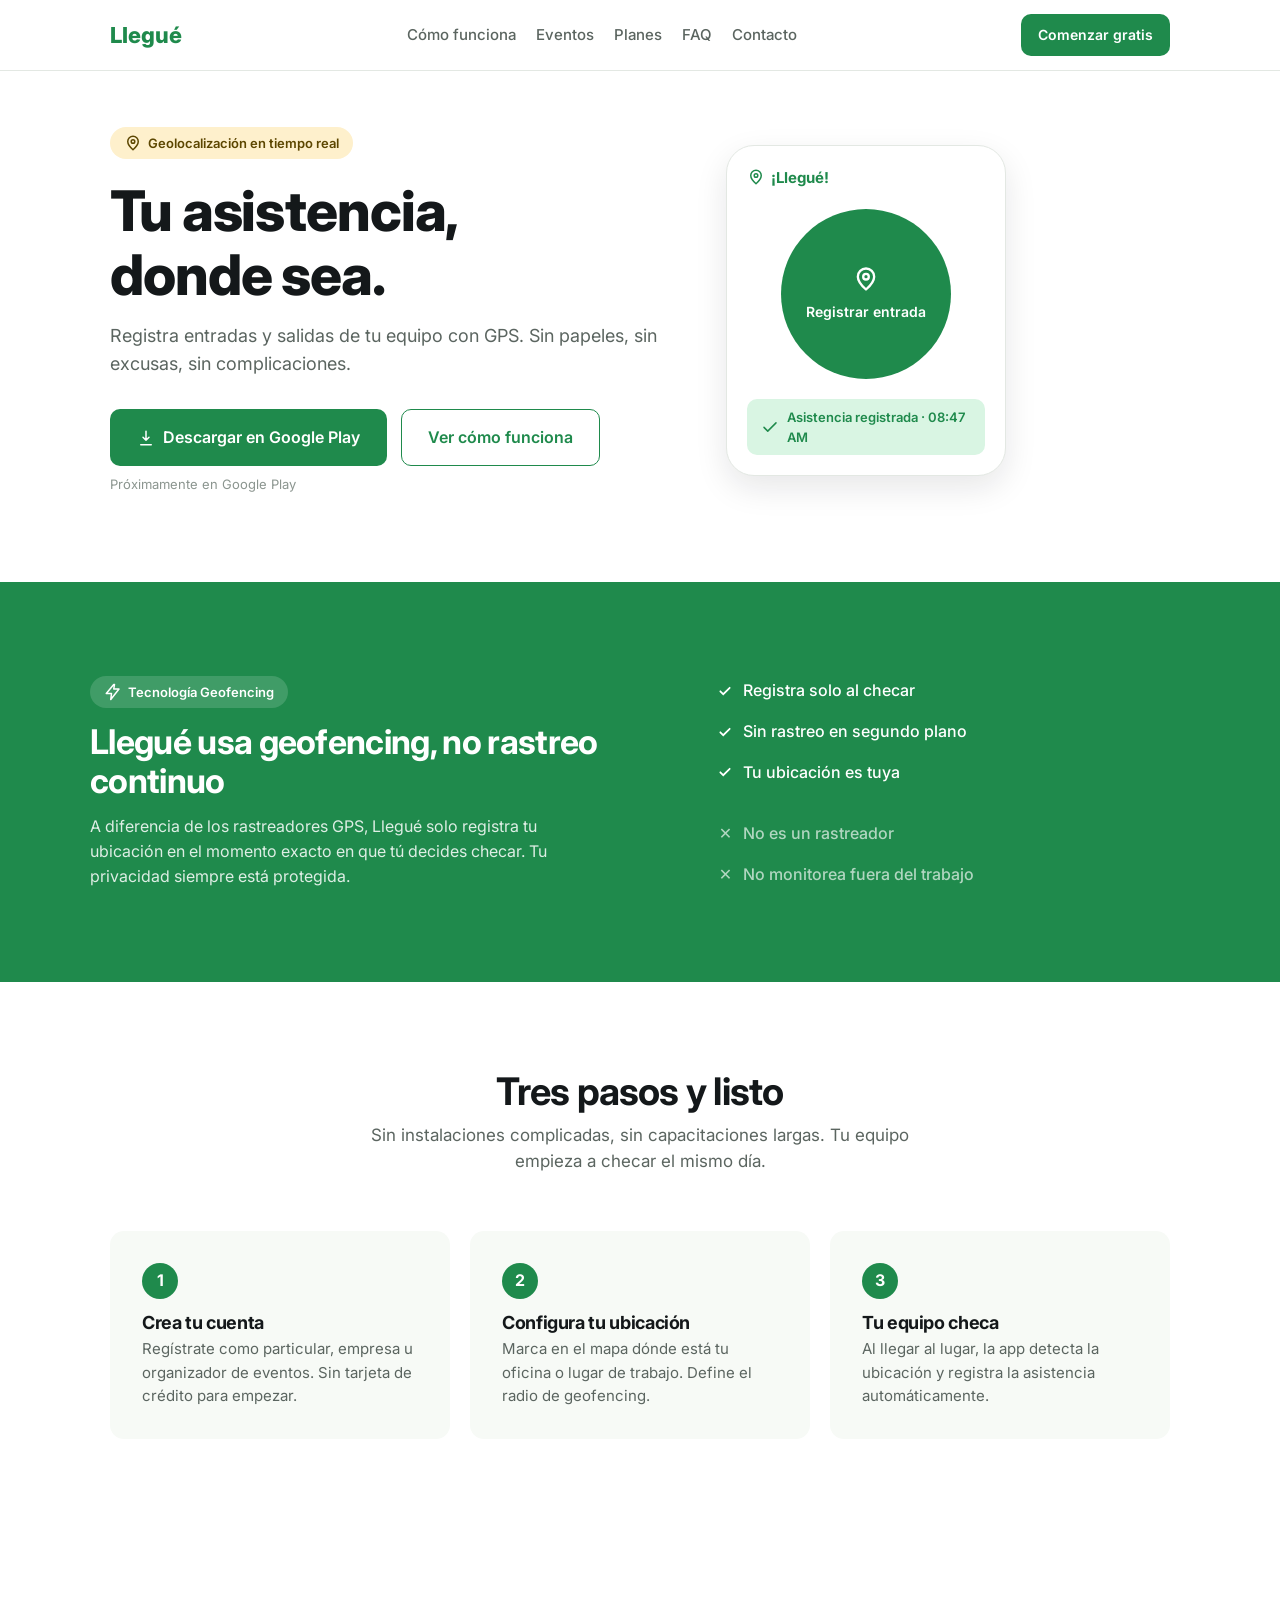
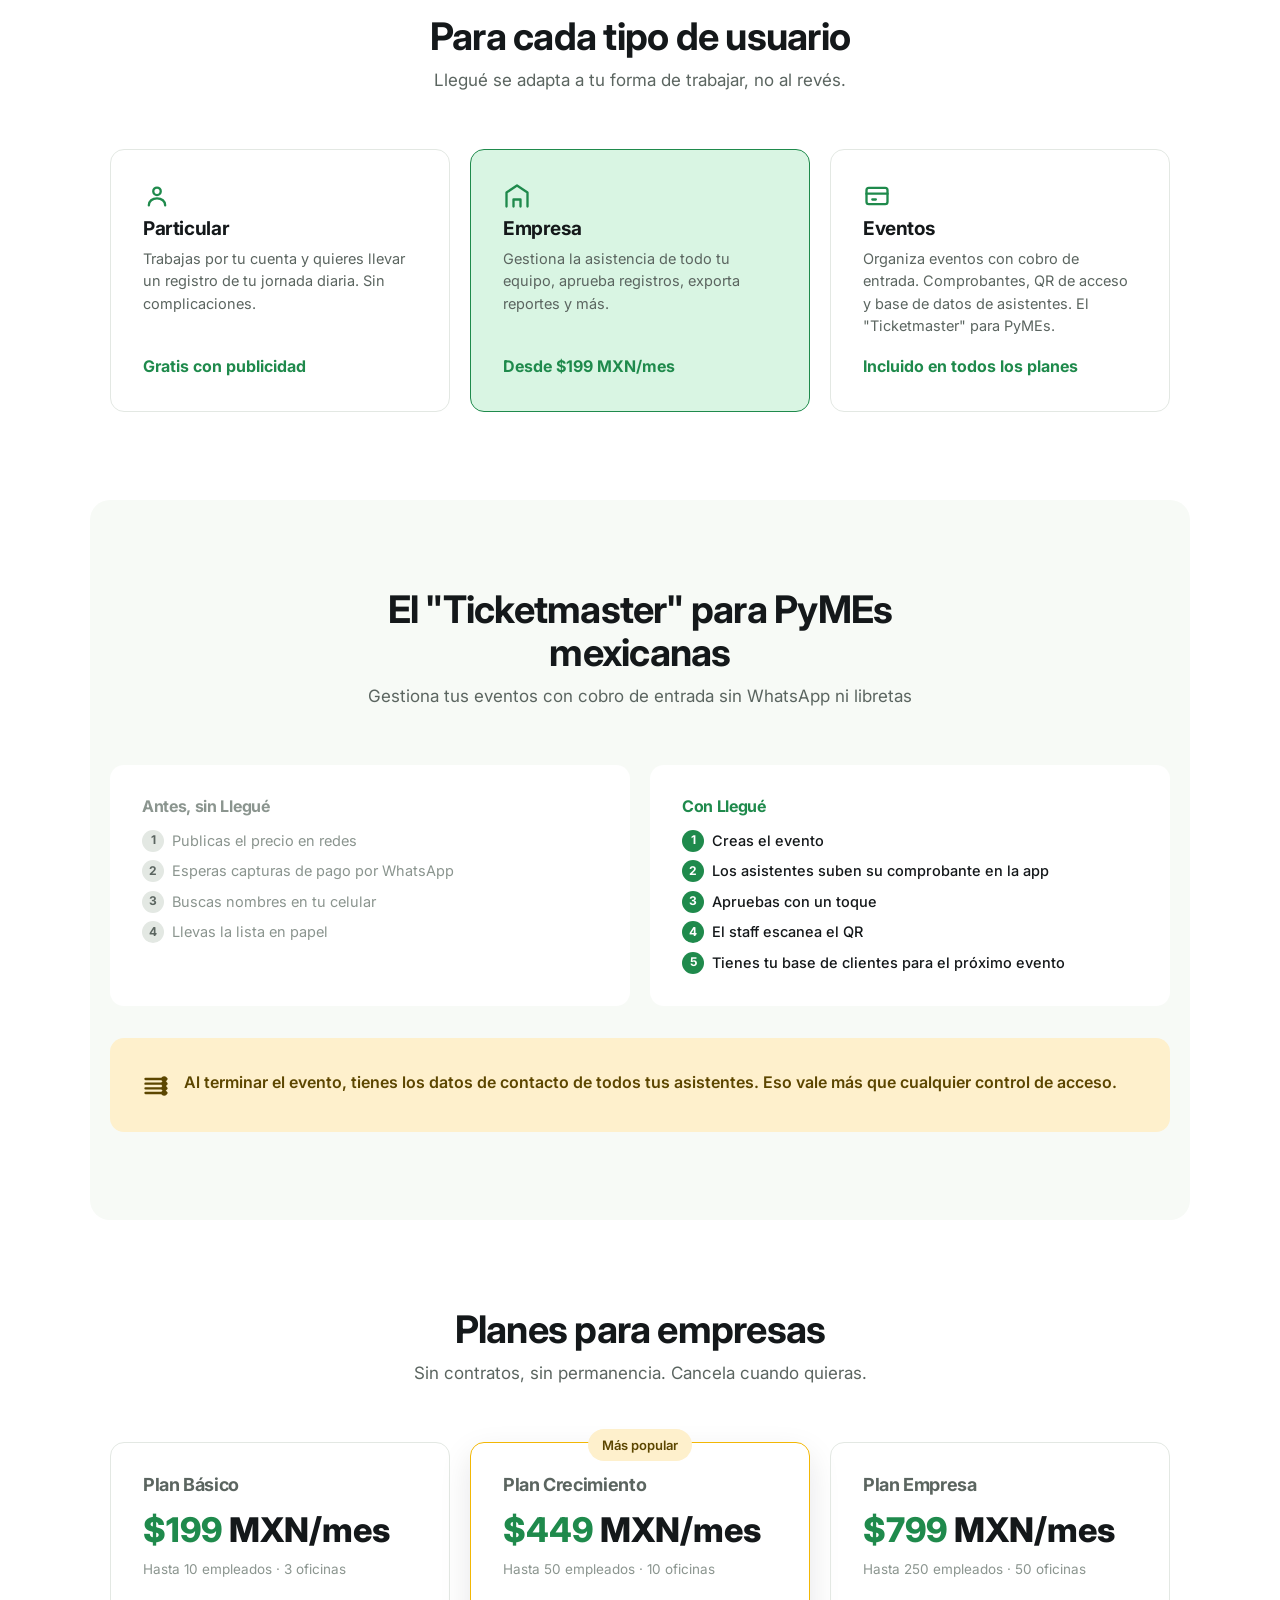
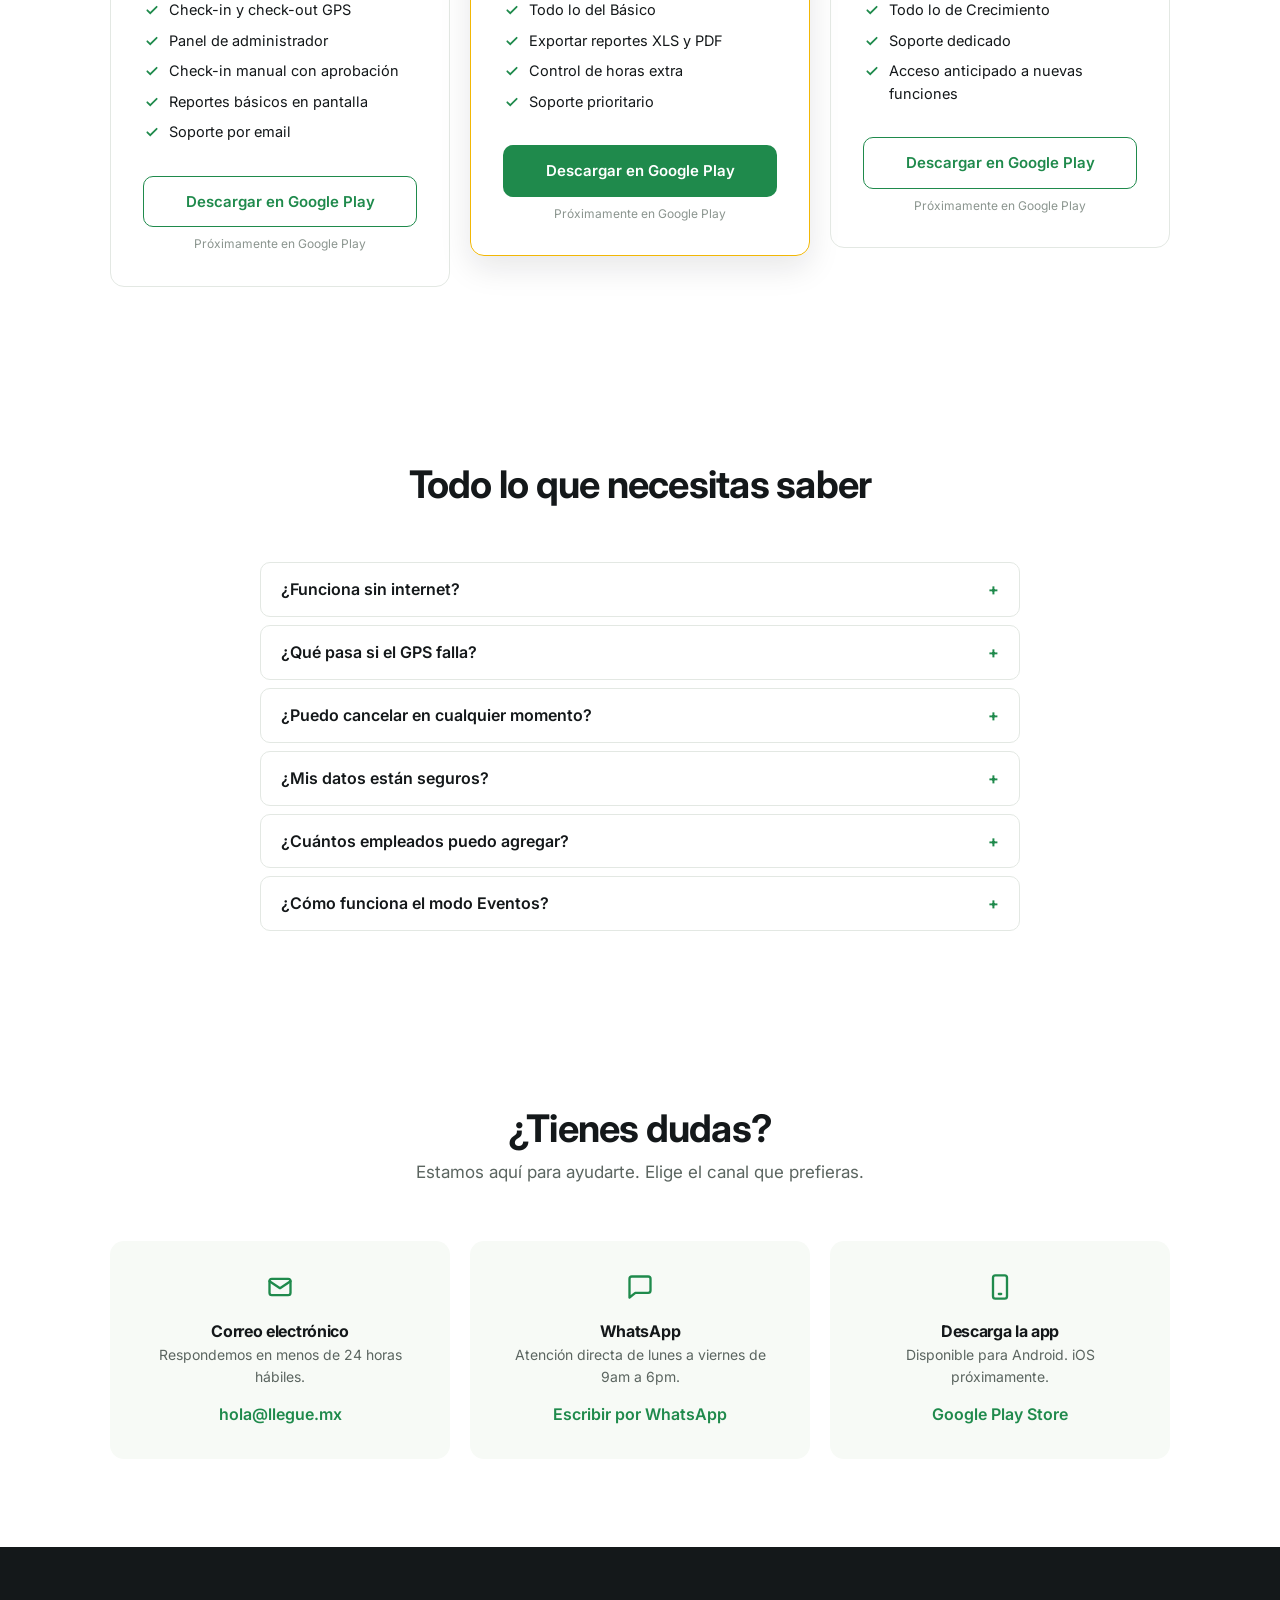
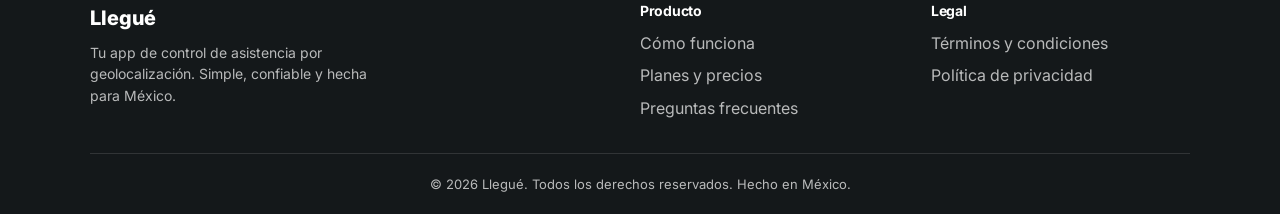
==== index.html @ 16a09c5a "feat: rediseño landing page - design system app, precios correctos, sección eventos, módulo Ticketma" ====
<!DOCTYPE html>
<html lang="es-MX">
<head>
  <meta charset="UTF-8">
  <meta name="viewport" content="width=device-width, initial-scale=1.0">
  <title>Llegué — Tu asistencia donde sea</title>
  <meta name="description" content="Llegué — Tu app de control de asistencia por geolocalización. Registra entradas y salidas de tu equipo desde cualquier lugar.">
  <link rel="preconnect" href="https://fonts.googleapis.com">
  <link rel="preconnect" href="https://fonts.gstatic.com" crossorigin>
  <link href="https://fonts.googleapis.com/css2?family=Inter:wght@400;500;600;700;800&display=swap" rel="stylesheet">
  <link rel="stylesheet" href="css/styles.css">
</head>
<body>

  <!-- ===== NAVBAR ===== -->
  <header class="navbar">
    <div class="navbar__inner">
      <a href="#" class="navbar__logo">Llegué</a>
      <nav class="navbar__links" aria-label="Navegación principal">
        <a href="#como-funciona">Cómo funciona</a>
        <a href="#eventos">Eventos</a>
        <a href="#planes">Planes</a>
        <a href="#faq">FAQ</a>
        <a href="#contacto">Contacto</a>
      </nav>
      <a href="#planes" class="btn btn--primary btn--sm">Comenzar gratis</a>
    </div>
  </header>

  <main>

    <!-- ===== HERO ===== -->
    <section class="hero">
      <div class="hero__content">
        <span class="badge badge--secondary">
          <svg class="icon" viewBox="0 0 24 24"><path d="M12 21s-7-6.2-7-11a7 7 0 0 1 14 0c0 4.8-7 11-7 11z"/><circle cx="12" cy="10" r="2.4"/></svg>
          Geolocalización en tiempo real
        </span>
        <h1>Tu asistencia,<br>donde sea.</h1>
        <p class="hero__lede">
          Registra entradas y salidas de tu equipo con GPS. Sin papeles,
          sin excusas, sin complicaciones.
        </p>
        <div class="hero__actions">
          <a href="#" class="btn btn--primary btn--lg">
            <svg class="icon" viewBox="0 0 24 24"><path d="M12 3v12m0 0l-4-4m4 4l4-4M5 21h14"/></svg>
            Descargar en Google Play
          </a>
          <a href="#como-funciona" class="btn btn--outline btn--lg">Ver cómo funciona</a>
        </div>
        <p class="hero__note">Próximamente en Google Play</p>
      </div>

      <div class="hero__mockup" aria-hidden="true">
        <div class="phone">
          <div class="phone__badge">
            <svg class="icon" viewBox="0 0 24 24"><path d="M12 21s-7-6.2-7-11a7 7 0 0 1 14 0c0 4.8-7 11-7 11z"/><circle cx="12" cy="10" r="2.4"/></svg>
            <span>¡Llegué!</span>
          </div>
          <div class="phone__checkin">
            <svg class="icon icon--lg" viewBox="0 0 24 24"><path d="M12 21s-7-6.2-7-11a7 7 0 0 1 14 0c0 4.8-7 11-7 11z"/><circle cx="12" cy="10" r="2.4"/></svg>
            <span>Registrar entrada</span>
          </div>
          <div class="phone__result">
            <svg class="icon" viewBox="0 0 24 24"><path d="M4 12.5l5 5L20 6.5"/></svg>
            <span>Asistencia registrada · 08:47 AM</span>
          </div>
        </div>
      </div>
    </section>

    <!-- ===== GEOFENCING (protagonismo visual) ===== -->
    <section class="geofencing">
      <div class="geofencing__inner">
        <div class="geofencing__text">
          <span class="badge badge--on-dark">
            <svg class="icon" viewBox="0 0 24 24"><path d="M13 2L3 14h7l-1 8 11-14h-7l1-6z"/></svg>
            Tecnología Geofencing
          </span>
          <h2>Llegué usa geofencing, no rastreo continuo</h2>
          <p>
            A diferencia de los rastreadores GPS, Llegué solo registra tu
            ubicación en el momento exacto en que tú decides checar. Tu
            privacidad siempre está protegida.
          </p>
        </div>
        <div class="geofencing__compare">
          <ul class="compare-list compare-list--yes">
            <li>Registra solo al checar</li>
            <li>Sin rastreo en segundo plano</li>
            <li>Tu ubicación es tuya</li>
          </ul>
          <ul class="compare-list compare-list--no">
            <li>No es un rastreador</li>
            <li>No monitorea fuera del trabajo</li>
          </ul>
        </div>
      </div>
    </section>

    <!-- ===== TRES PASOS ===== -->
    <section class="steps" id="como-funciona">
      <div class="section-head">
        <h2>Tres pasos y listo</h2>
        <p>Sin instalaciones complicadas, sin capacitaciones largas. Tu equipo empieza a checar el mismo día.</p>
      </div>
      <div class="steps__grid">
        <div class="step-card">
          <span class="step-card__number">1</span>
          <h3>Crea tu cuenta</h3>
          <p>Regístrate como particular, empresa u organizador de eventos. Sin tarjeta de crédito para empezar.</p>
        </div>
        <div class="step-card">
          <span class="step-card__number">2</span>
          <h3>Configura tu ubicación</h3>
          <p>Marca en el mapa dónde está tu oficina o lugar de trabajo. Define el radio de geofencing.</p>
        </div>
        <div class="step-card">
          <span class="step-card__number">3</span>
          <h3>Tu equipo checa</h3>
          <p>Al llegar al lugar, la app detecta la ubicación y registra la asistencia automáticamente.</p>
        </div>
      </div>
    </section>

    <!-- ===== MODALIDADES ===== -->
    <section class="modalities">
      <div class="section-head">
        <h2>Para cada tipo de usuario</h2>
        <p>Llegué se adapta a tu forma de trabajar, no al revés.</p>
      </div>
      <div class="modalities__grid">
        <div class="modality-card">
          <svg class="icon icon--lg modality-card__icon" viewBox="0 0 24 24"><circle cx="12" cy="8" r="3.2"/><path d="M5 20c0-3.6 3-6 7-6s7 2.4 7 6"/></svg>
          <h3>Particular</h3>
          <p>Trabajas por tu cuenta y quieres llevar un registro de tu jornada diaria. Sin complicaciones.</p>
          <span class="modality-card__price">Gratis con publicidad</span>
        </div>
        <div class="modality-card modality-card--featured">
          <svg class="icon icon--lg modality-card__icon" viewBox="0 0 24 24"><path d="M3 21V9l9-6 9 6v12"/><path d="M9 21v-6h6v6"/></svg>
          <h3>Empresa</h3>
          <p>Gestiona la asistencia de todo tu equipo, aprueba registros, exporta reportes y más.</p>
          <span class="modality-card__price">Desde $199 MXN/mes</span>
        </div>
        <div class="modality-card">
          <svg class="icon icon--lg modality-card__icon" viewBox="0 0 24 24"><rect x="3" y="5" width="18" height="14" rx="2"/><path d="M3 10h18M8 15h3"/></svg>
          <h3>Eventos</h3>
          <p>Organiza eventos con cobro de entrada. Comprobantes, QR de acceso y base de datos de asistentes. El "Ticketmaster" para PyMEs.</p>
          <span class="modality-card__price">Incluido en todos los planes</span>
        </div>
      </div>
    </section>

    <!-- ===== EVENTOS (sección nueva) ===== -->
    <section class="events" id="eventos">
      <div class="section-head">
        <h2>El "Ticketmaster" para PyMEs mexicanas</h2>
        <p>Gestiona tus eventos con cobro de entrada sin WhatsApp ni libretas</p>
      </div>

      <div class="events__compare">
        <div class="events__column events__column--before">
          <h3>Antes, sin Llegué</h3>
          <ol>
            <li>Publicas el precio en redes</li>
            <li>Esperas capturas de pago por WhatsApp</li>
            <li>Buscas nombres en tu celular</li>
            <li>Llevas la lista en papel</li>
          </ol>
        </div>
        <div class="events__column events__column--after">
          <h3>Con Llegué</h3>
          <ol>
            <li>Creas el evento</li>
            <li>Los asistentes suben su comprobante en la app</li>
            <li>Apruebas con un toque</li>
            <li>El staff escanea el QR</li>
            <li>Tienes tu base de clientes para el próximo evento</li>
          </ol>
        </div>
      </div>

      <div class="events__callout">
        <svg class="icon icon--lg" viewBox="0 0 24 24"><path d="M3 10h18M3 6h18M3 14h18M3 18h18"/><circle cx="19" cy="6" r="1.4"/><circle cx="19" cy="10" r="1.4"/><circle cx="19" cy="14" r="1.4"/><circle cx="19" cy="18" r="1.4"/></svg>
        <p>Al terminar el evento, tienes los datos de contacto de todos tus asistentes. Eso vale más que cualquier control de acceso.</p>
      </div>
    </section>

    <!-- ===== PRECIOS ===== -->
    <section class="pricing" id="planes">
      <div class="section-head">
        <h2>Planes para empresas</h2>
        <p>Sin contratos, sin permanencia. Cancela cuando quieras.</p>
      </div>
      <div class="pricing__grid">

        <div class="price-card">
          <h3>Plan Básico</h3>
          <div class="price-card__amount"><span>$199</span> MXN/mes</div>
          <p class="price-card__sub">Hasta 10 empleados · 3 oficinas</p>
          <ul class="price-card__features">
            <li>Check-in y check-out GPS</li>
            <li>Panel de administrador</li>
            <li>Check-in manual con aprobación</li>
            <li>Reportes básicos en pantalla</li>
            <li>Soporte por email</li>
          </ul>
          <a href="#" class="btn btn--outline btn--block">Descargar en Google Play</a>
          <p class="price-card__note">Próximamente en Google Play</p>
        </div>

        <div class="price-card price-card--popular">
          <span class="badge badge--secondary price-card__badge">Más popular</span>
          <h3>Plan Crecimiento</h3>
          <div class="price-card__amount"><span>$449</span> MXN/mes</div>
          <p class="price-card__sub">Hasta 50 empleados · 10 oficinas</p>
          <ul class="price-card__features">
            <li>Todo lo del Básico</li>
            <li>Exportar reportes XLS y PDF</li>
            <li>Control de horas extra</li>
            <li>Soporte prioritario</li>
          </ul>
          <a href="#" class="btn btn--primary btn--block">Descargar en Google Play</a>
          <p class="price-card__note">Próximamente en Google Play</p>
        </div>

        <div class="price-card">
          <h3>Plan Empresa</h3>
          <div class="price-card__amount"><span>$799</span> MXN/mes</div>
          <p class="price-card__sub">Hasta 250 empleados · 50 oficinas</p>
          <ul class="price-card__features">
            <li>Todo lo de Crecimiento</li>
            <li>Soporte dedicado</li>
            <li>Acceso anticipado a nuevas funciones</li>
          </ul>
          <a href="#" class="btn btn--outline btn--block">Descargar en Google Play</a>
          <p class="price-card__note">Próximamente en Google Play</p>
        </div>

      </div>
    </section>

    <!-- ===== FAQ ===== -->
    <section class="faq" id="faq">
      <div class="section-head">
        <h2>Todo lo que necesitas saber</h2>
      </div>
      <div class="faq__list">
        <details class="faq-item">
          <summary>¿Funciona sin internet?</summary>
          <p>Sí. Llegué funciona en modo offline. Si no tienes internet al momento de checar, tu ubicación GPS queda registrada localmente y se sincroniza automáticamente cuando recuperes la conexión.</p>
        </details>
        <details class="faq-item">
          <summary>¿Qué pasa si el GPS falla?</summary>
          <p>El empleado puede hacer un check-in manual con motivo. El administrador lo revisa y aprueba o rechaza.</p>
        </details>
        <details class="faq-item">
          <summary>¿Puedo cancelar en cualquier momento?</summary>
          <p>Sí. Sin contratos ni permanencia. Cancela cuando quieras desde tu perfil en la app.</p>
        </details>
        <details class="faq-item">
          <summary>¿Mis datos están seguros?</summary>
          <p>Sí. Todos los datos se almacenan cifrados en servidores seguros en la nube. Cumplimos con la LFPDPPP.</p>
        </details>
        <details class="faq-item">
          <summary>¿Cuántos empleados puedo agregar?</summary>
          <p>Desde 1 hasta 250 empleados según el plan. Para equipos más grandes, contáctanos para un precio personalizado.</p>
        </details>
        <details class="faq-item">
          <summary>¿Cómo funciona el modo Eventos?</summary>
          <p>Creas un evento con o sin cobro de entrada. Tus asistentes se registran y, si hay costo, suben su comprobante de pago. Tú apruebas el registro y se genera un código QR de acceso. El día del evento, tu staff escanea el QR para validar la entrada.</p>
        </details>
      </div>
    </section>

    <!-- ===== CONTACTO ===== -->
    <section class="contact" id="contacto">
      <div class="section-head">
        <h2>¿Tienes dudas?</h2>
        <p>Estamos aquí para ayudarte. Elige el canal que prefieras.</p>
      </div>
      <div class="contact__grid">
        <div class="contact-card">
          <svg class="icon icon--lg" viewBox="0 0 24 24"><rect x="3" y="5" width="18" height="14" rx="2"/><path d="M3 7l9 6 9-6"/></svg>
          <h3>Correo electrónico</h3>
          <p>Respondemos en menos de 24 horas hábiles.</p>
          <a href="mailto:hola@llegue.mx">hola@llegue.mx</a>
        </div>
        <div class="contact-card">
          <svg class="icon icon--lg" viewBox="0 0 24 24"><path d="M21 15a2 2 0 0 1-2 2H8l-5 4V5a2 2 0 0 1 2-2h14a2 2 0 0 1 2 2z"/></svg>
          <h3>WhatsApp</h3>
          <p>Atención directa de lunes a viernes de 9am a 6pm.</p>
          <a href="#" data-whatsapp-pending="true">Escribir por WhatsApp</a>
        </div>
        <div class="contact-card">
          <svg class="icon icon--lg" viewBox="0 0 24 24"><rect x="6" y="2" width="12" height="20" rx="2"/><path d="M11 18h2"/></svg>
          <h3>Descarga la app</h3>
          <p>Disponible para Android. iOS próximamente.</p>
          <a href="#">Google Play Store</a>
        </div>
      </div>
    </section>

  </main>

  <!-- ===== FOOTER ===== -->
  <footer class="footer">
    <div class="footer__inner">
      <div class="footer__brand">
        <span class="footer__logo">Llegué</span>
        <p>Tu app de control de asistencia por geolocalización. Simple, confiable y hecha para México.</p>
      </div>
      <div class="footer__col">
        <h4>Producto</h4>
        <a href="#como-funciona">Cómo funciona</a>
        <a href="#planes">Planes y precios</a>
        <a href="#faq">Preguntas frecuentes</a>
      </div>
      <div class="footer__col">
        <h4>Legal</h4>
        <a href="/terminos">Términos y condiciones</a>
        <a href="/privacidad">Política de privacidad</a>
      </div>
    </div>
    <p class="footer__copy">© 2026 Llegué. Todos los derechos reservados. Hecho en México.</p>
  </footer>

  <script>
    // Nota para Claude Dev: reemplazar data-whatsapp-pending por el
    // href real (https://wa.me/521XXXXXXXXXX) en cuanto el PO confirme
    // el número. Mientras tanto, el enlace queda inerte (#) para no
    // mandar a un número inválido.
  </script>
</body>
</html>
---- css/styles.css ----
/* ===========================================================
   Llegué — Landing page
   Design system: verde #1F8A4C / amarillo #F2B705 / blanco
   =========================================================== */

:root {
  --primary: #1F8A4C;
  --primary-light: #D9F5E3;
  --secondary: #F2B705;
  --secondary-light: #FEF0CC;
  --background: #FFFFFF;
  --surface: #F7FAF6;
  --text-primary: #14181A;
  --text-secondary: #5B6560;
  --text-muted: #8B958F;
  --border: #E3E8E3;
  --success: #10B981;
  --error: #EF4444;

  --radius-sm: 8px;
  --radius-md: 10px;
  --radius-lg: 14px;
  --radius-xl: 20px;
  --radius-full: 9999px;

  --shadow-soft: 0 4px 16px rgba(20, 24, 26, 0.06);
  --shadow-lift: 0 12px 32px rgba(20, 24, 26, 0.10);

  --space-xs: 4px;
  --space-sm: 8px;
  --space-md: 14px;
  --space-lg: 20px;
  --space-xl: 32px;
  --space-2xl: 56px;
  --space-3xl: 88px;

  --container: 1100px;
}

*, *::before, *::after { box-sizing: border-box; }

html { scroll-behavior: smooth; }

body {
  margin: 0;
  font-family: 'Inter', system-ui, sans-serif;
  color: var(--text-primary);
  background: var(--background);
  line-height: 1.55;
  -webkit-font-smoothing: antialiased;
}

h1, h2, h3, h4 { margin: 0; line-height: 1.15; letter-spacing: -0.02em; }
p { margin: 0; }
a { color: inherit; text-decoration: none; }
ul, ol { margin: 0; padding: 0; list-style: none; }

.icon {
  width: 18px; height: 18px;
  stroke: currentColor;
  stroke-width: 2;
  fill: none;
  stroke-linecap: round;
  stroke-linejoin: round;
  flex-shrink: 0;
}
.icon--lg { width: 28px; height: 28px; }

/* ---------- layout helpers ---------- */
main > section {
  max-width: var(--container);
  margin: 0 auto;
  padding: var(--space-3xl) var(--space-lg);
}

.section-head {
  max-width: 560px;
  margin: 0 auto var(--space-2xl);
  text-align: center;
}
.section-head h2 {
  font-size: clamp(28px, 4vw, 38px);
  font-weight: 700;
  margin-bottom: var(--space-sm);
}
.section-head p {
  color: var(--text-secondary);
  font-size: 17px;
}

/* ---------- buttons ---------- */
.btn {
  display: inline-flex;
  align-items: center;
  justify-content: center;
  gap: var(--space-sm);
  font-weight: 600;
  font-size: 15px;
  border-radius: var(--radius-md);
  padding: 13px 22px;
  border: 1.5px solid transparent;
  cursor: pointer;
  transition: transform 150ms ease, box-shadow 150ms ease, background 150ms ease;
  white-space: nowrap;
}
.btn--primary { background: var(--primary); color: #fff; }
.btn--primary:hover { transform: translateY(-1px); box-shadow: var(--shadow-soft); }
.btn--outline { background: transparent; color: var(--primary); border-color: var(--primary); }
.btn--outline:hover { background: var(--primary-light); }
.btn--sm { padding: 9px 16px; font-size: 14px; }
.btn--lg { padding: 15px 26px; font-size: 16px; }
.btn--block { width: 100%; }

/* ---------- badge ---------- */
.badge {
  display: inline-flex;
  align-items: center;
  gap: 6px;
  font-size: 13px;
  font-weight: 600;
  padding: 6px 14px;
  border-radius: var(--radius-full);
}
.badge--secondary { background: var(--secondary-light); color: #5C4600; }
.badge--on-dark { background: rgba(255,255,255,0.15); color: #fff; }

/* =====================================================
   NAVBAR
   ===================================================== */
.navbar {
  position: sticky; top: 0; z-index: 50;
  background: rgba(255,255,255,0.92);
  backdrop-filter: blur(8px);
  border-bottom: 1px solid var(--border);
}
.navbar__inner {
  max-width: var(--container);
  margin: 0 auto;
  padding: var(--space-md) var(--space-lg);
  display: flex; align-items: center; justify-content: space-between;
  gap: var(--space-lg);
}
.navbar__logo {
  font-size: 22px; font-weight: 800; color: var(--primary);
}
.navbar__links {
  display: none;
  gap: var(--space-lg);
  font-size: 15px; font-weight: 500; color: var(--text-secondary);
}
.navbar__links a:hover { color: var(--text-primary); }
@media (min-width: 860px) {
  .navbar__links { display: flex; }
}

/* =====================================================
   HERO
   ===================================================== */
.hero {
  display: flex;
  flex-direction: column;
  gap: var(--space-2xl);
  padding-top: var(--space-2xl) !important;
  align-items: center;
}
.hero__content { max-width: 560px; text-align: center; }
.hero h1 {
  font-size: clamp(36px, 6vw, 56px);
  font-weight: 800;
  margin: var(--space-lg) 0 var(--space-md);
}
.hero__lede {
  font-size: 18px;
  color: var(--text-secondary);
  margin-bottom: var(--space-xl);
}
.hero__actions {
  display: flex; flex-wrap: wrap; justify-content: center; gap: var(--space-md);
}
.hero__note {
  margin-top: var(--space-sm);
  font-size: 13px;
  color: var(--text-muted);
}

.hero__mockup { display: flex; justify-content: center; }
.phone {
  width: 280px;
  background: var(--background);
  border: 1px solid var(--border);
  border-radius: 28px;
  padding: var(--space-lg);
  box-shadow: var(--shadow-lift);
  display: flex; flex-direction: column; align-items: center; gap: var(--space-lg);
}
.phone__badge {
  align-self: flex-start;
  display: flex; align-items: center; gap: 6px;
  color: var(--primary); font-weight: 700; font-size: 15px;
}
.phone__checkin {
  width: 170px; height: 170px;
  border-radius: 50%;
  background: var(--primary);
  color: #fff;
  display: flex; flex-direction: column; align-items: center; justify-content: center;
  gap: var(--space-sm);
  font-weight: 600; font-size: 14px; text-align: center;
}
.phone__result {
  display: flex; align-items: center; gap: var(--space-sm);
  background: var(--primary-light); color: var(--primary);
  border-radius: var(--radius-md);
  padding: var(--space-sm) var(--space-md);
  font-size: 13px; font-weight: 600;
}

@media (min-width: 900px) {
  .hero { flex-direction: row; align-items: center; text-align: left; }
  .hero__content { text-align: left; }
  .hero__actions { justify-content: flex-start; }
  .hero__note { text-align: left; }
}

/* =====================================================
   GEOFENCING — banda de color, protagonismo
   ===================================================== */
.geofencing {
  background: var(--primary);
  color: #fff;
  max-width: none !important;
  padding: var(--space-3xl) var(--space-lg) !important;
}
.geofencing__inner {
  max-width: var(--container);
  margin: 0 auto;
  display: grid;
  gap: var(--space-2xl);
}
.geofencing h2 {
  font-size: clamp(26px, 4vw, 34px);
  margin: var(--space-md) 0 var(--space-md);
}
.geofencing p { color: rgba(255,255,255,0.85); font-size: 16px; max-width: 46ch; }

.geofencing__compare {
  display: grid;
  gap: var(--space-lg);
}
.compare-list li {
  display: flex; align-items: center; gap: var(--space-sm);
  padding: var(--space-sm) 0;
  font-weight: 500;
}
.compare-list--yes li::before {
  content: '';
  width: 20px; height: 20px; border-radius: 50%;
  background: #fff;
  flex-shrink: 0;
  mask: url("data:image/svg+xml,%3Csvg xmlns='http://www.w3.org/2000/svg' viewBox='0 0 24 24' fill='none' stroke='black' stroke-width='3' stroke-linecap='round'%3E%3Cpath d='M4 12.5l5 5L20 6.5'/%3E%3C/svg%3E") center/14px no-repeat;
}
.compare-list--no li { color: rgba(255,255,255,0.65); }
.compare-list--no li::before {
  content: '✕';
  width: 20px; text-align: center;
  flex-shrink: 0;
}

@media (min-width: 860px) {
  .geofencing__inner { grid-template-columns: 1.2fr 1fr; align-items: center; }
}

/* =====================================================
   STEPS
   ===================================================== */
.steps__grid {
  display: grid;
  gap: var(--space-lg);
}
@media (min-width: 760px) {
  .steps__grid { grid-template-columns: repeat(3, 1fr); }
}
.step-card {
  background: var(--surface);
  border-radius: var(--radius-lg);
  padding: var(--space-xl);
}
.step-card__number {
  display: inline-flex; align-items: center; justify-content: center;
  width: 36px; height: 36px;
  border-radius: 50%;
  background: var(--primary);
  color: #fff;
  font-weight: 700;
  margin-bottom: var(--space-md);
}
.step-card h3 { font-size: 18px; margin-bottom: var(--space-xs); }
.step-card p { color: var(--text-secondary); font-size: 15px; }

/* =====================================================
   MODALITIES
   ===================================================== */
.modalities__grid {
  display: grid;
  gap: var(--space-lg);
}
@media (min-width: 760px) {
  .modalities__grid { grid-template-columns: repeat(3, 1fr); }
}
.modality-card {
  border: 1.5px solid var(--border);
  border-radius: var(--radius-lg);
  padding: var(--space-xl);
  display: flex; flex-direction: column; gap: var(--space-sm);
}
.modality-card--featured {
  border-color: var(--primary);
  background: var(--primary-light);
}
.modality-card__icon { color: var(--primary); }
.modality-card h3 { font-size: 19px; }
.modality-card p { color: var(--text-secondary); font-size: 14.5px; flex-grow: 1; }
.modality-card__price {
  font-weight: 700;
  color: var(--primary);
  margin-top: var(--space-sm);
}

/* =====================================================
   EVENTOS
   ===================================================== */
.events { background: var(--surface); border-radius: var(--radius-xl); }

.events__compare {
  display: grid;
  gap: var(--space-lg);
  margin-bottom: var(--space-xl);
}
@media (min-width: 760px) {
  .events__compare { grid-template-columns: 1fr 1fr; }
}
.events__column {
  background: var(--background);
  border-radius: var(--radius-lg);
  padding: var(--space-xl);
}
.events__column h3 { font-size: 16px; margin-bottom: var(--space-md); }
.events__column--before h3 { color: var(--text-muted); }
.events__column--after h3 { color: var(--primary); }
.events__column ol { counter-reset: step; display: flex; flex-direction: column; gap: var(--space-sm); }
.events__column ol li {
  counter-increment: step;
  display: flex; gap: var(--space-sm);
  font-size: 14.5px;
}
.events__column--before li { color: var(--text-muted); }
.events__column--after li { color: var(--text-primary); font-weight: 500; }
.events__column ol li::before {
  content: counter(step);
  flex-shrink: 0;
  width: 22px; height: 22px;
  border-radius: 50%;
  display: flex; align-items: center; justify-content: center;
  font-size: 12px; font-weight: 700;
}
.events__column--before li::before { background: var(--border); color: var(--text-secondary); }
.events__column--after li::before { background: var(--primary); color: #fff; }

.events__callout {
  display: flex; align-items: flex-start; gap: var(--space-md);
  background: var(--secondary-light);
  color: #5C4600;
  border-radius: var(--radius-lg);
  padding: var(--space-xl);
}
.events__callout .icon { color: #5C4600; margin-top: 2px; }
.events__callout p { font-weight: 600; font-size: 16px; }

/* =====================================================
   PRICING
   ===================================================== */
.pricing__grid {
  display: grid;
  gap: var(--space-lg);
}
@media (min-width: 860px) {
  .pricing__grid { grid-template-columns: repeat(3, 1fr); align-items: start; }
}
.price-card {
  position: relative;
  border: 1.5px solid var(--border);
  border-radius: var(--radius-lg);
  padding: var(--space-xl);
  display: flex; flex-direction: column;
}
.price-card--popular {
  border-color: var(--secondary);
  box-shadow: var(--shadow-lift);
}
.price-card__badge {
  position: absolute; top: -14px; left: 50%; transform: translateX(-50%);
}
.price-card h3 { font-size: 18px; color: var(--text-secondary); }
.price-card__amount {
  font-size: 34px; font-weight: 800;
  margin: var(--space-sm) 0 2px;
}
.price-card__amount span { color: var(--primary); }
.price-card__sub { color: var(--text-muted); font-size: 13.5px; margin-bottom: var(--space-lg); }
.price-card__features {
  display: flex; flex-direction: column; gap: var(--space-sm);
  margin-bottom: var(--space-xl);
  flex-grow: 1;
}
.price-card__features li {
  display: flex; align-items: flex-start; gap: var(--space-sm);
  font-size: 14.5px;
}
.price-card__features li::before {
  content: '';
  width: 18px; height: 18px; margin-top: 2px;
  flex-shrink: 0;
  background: var(--primary);
  mask: url("data:image/svg+xml,%3Csvg xmlns='http://www.w3.org/2000/svg' viewBox='0 0 24 24' fill='none' stroke='black' stroke-width='3' stroke-linecap='round'%3E%3Cpath d='M4 12.5l5 5L20 6.5'/%3E%3C/svg%3E") center/14px no-repeat;
}
.price-card__note {
  text-align: center; font-size: 12px; color: var(--text-muted); margin-top: var(--space-sm);
}

/* =====================================================
   FAQ
   ===================================================== */
.faq__list { display: flex; flex-direction: column; gap: var(--space-sm); max-width: 760px; margin: 0 auto; }
.faq-item {
  border: 1px solid var(--border);
  border-radius: var(--radius-md);
  padding: var(--space-md) var(--space-lg);
}
.faq-item summary {
  cursor: pointer;
  font-weight: 600;
  font-size: 16px;
  list-style: none;
}
.faq-item summary::-webkit-details-marker { display: none; }
.faq-item summary::after {
  content: '+';
  float: right;
  color: var(--primary);
  font-weight: 700;
}
.faq-item[open] summary::after { content: '−'; }
.faq-item p {
  margin-top: var(--space-sm);
  color: var(--text-secondary);
  font-size: 15px;
}

/* =====================================================
   CONTACT
   ===================================================== */
.contact__grid {
  display: grid;
  gap: var(--space-lg);
}
@media (min-width: 760px) {
  .contact__grid { grid-template-columns: repeat(3, 1fr); }
}
.contact-card {
  background: var(--surface);
  border-radius: var(--radius-lg);
  padding: var(--space-xl);
  text-align: center;
}
.contact-card .icon { color: var(--primary); margin-bottom: var(--space-md); }
.contact-card h3 { font-size: 16px; margin-bottom: var(--space-xs); }
.contact-card p { color: var(--text-secondary); font-size: 14px; margin-bottom: var(--space-md); }
.contact-card a { color: var(--primary); font-weight: 600; }

/* =====================================================
   FOOTER
   ===================================================== */
.footer {
  background: var(--text-primary);
  color: rgba(255,255,255,0.7);
  padding: var(--space-2xl) var(--space-lg) var(--space-lg);
}
.footer__inner {
  max-width: var(--container);
  margin: 0 auto;
  display: grid;
  gap: var(--space-xl);
  padding-bottom: var(--space-xl);
  border-bottom: 1px solid rgba(255,255,255,0.12);
}
@media (min-width: 760px) {
  .footer__inner { grid-template-columns: 2fr 1fr 1fr; }
}
.footer__logo { font-size: 20px; font-weight: 800; color: #fff; }
.footer__brand p { margin-top: var(--space-sm); font-size: 14px; max-width: 32ch; }
.footer__col { display: flex; flex-direction: column; gap: var(--space-sm); }
.footer__col h4 { color: #fff; font-size: 14px; margin-bottom: var(--space-xs); }
.footer__col a:hover { color: #fff; }
.footer__copy {
  max-width: var(--container);
  margin: var(--space-lg) auto 0;
  font-size: 13px;
  text-align: center;
}

/* =====================================================
   ACCESSIBILITY / MOTION
   ===================================================== */
:focus-visible {
  outline: 2px solid var(--primary);
  outline-offset: 2px;
}
@media (prefers-reduced-motion: reduce) {
  * { transition: none !important; scroll-behavior: auto !important; }
}
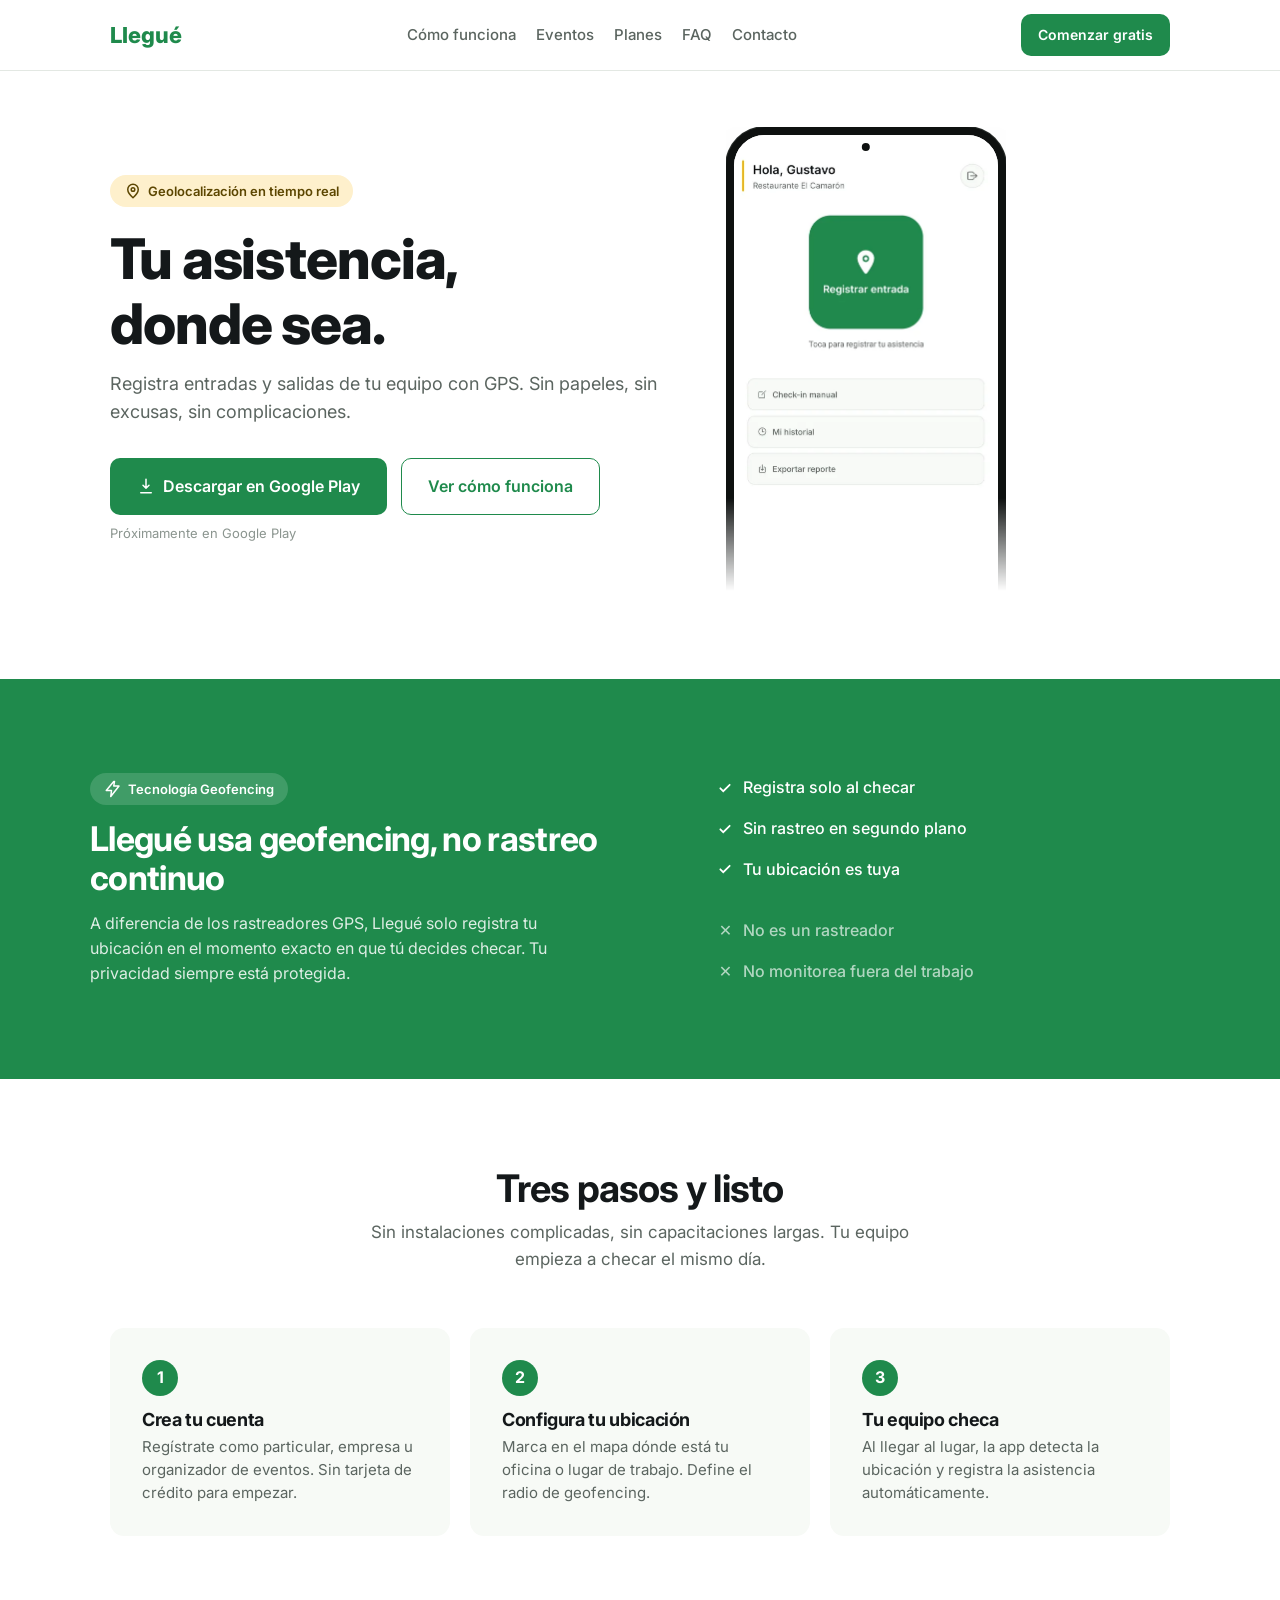
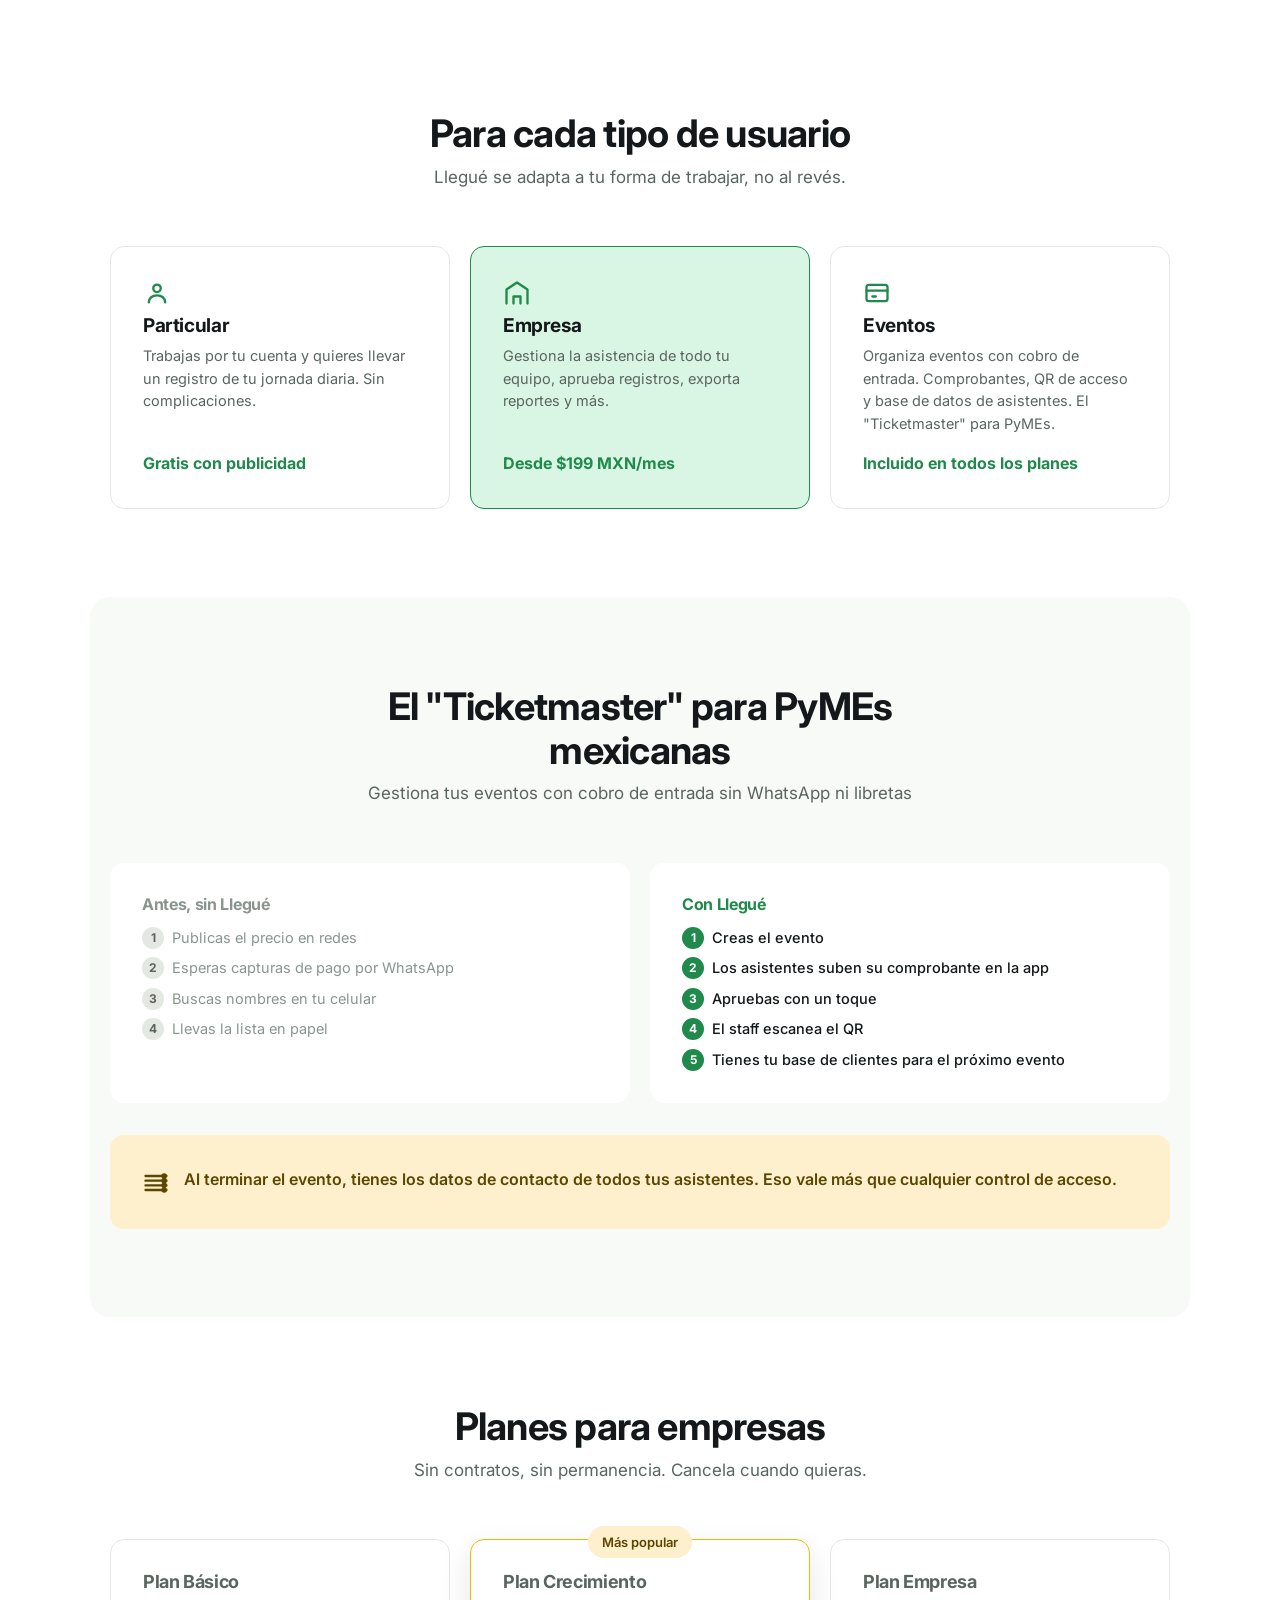
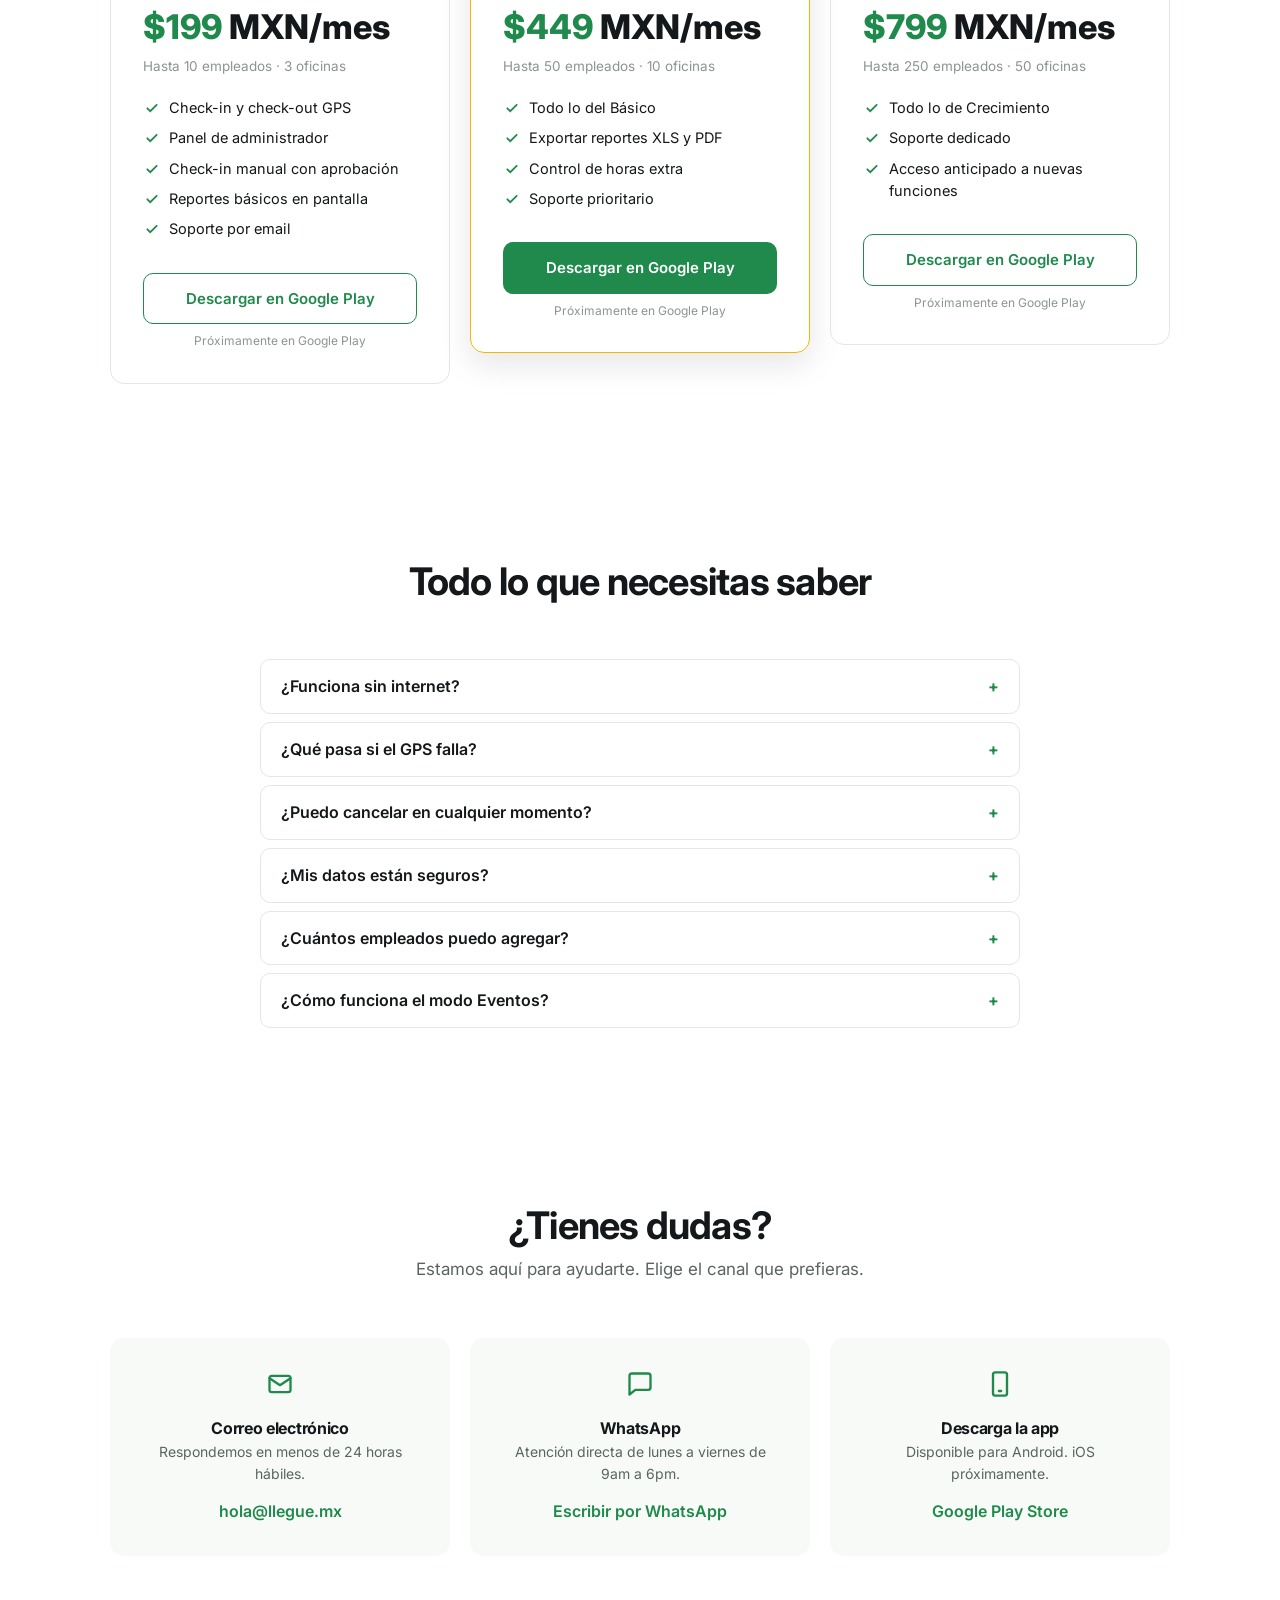
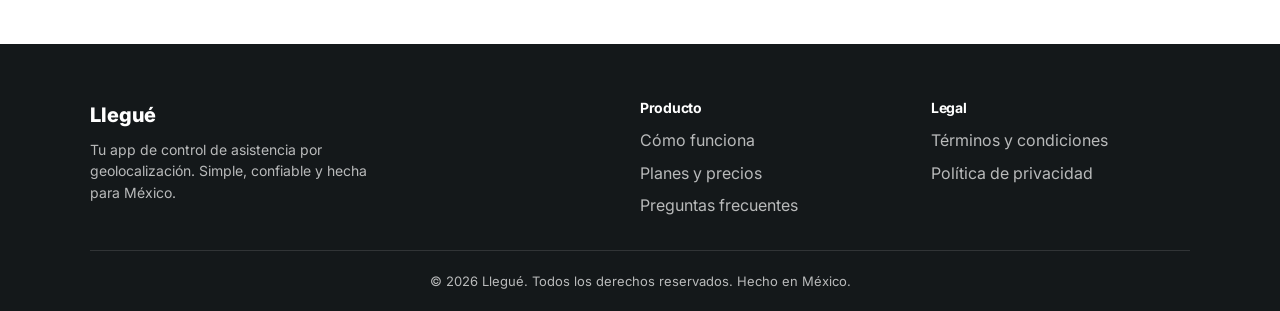
==== commit 0ba6e608: "feat: animación hero con capturas reales de la app - componente HTML/CSS/JS sin dependencias" ====
--- a/index.html
+++ b/index.html
@@ -9,6 +9,7 @@
   <link rel="preconnect" href="https://fonts.gstatic.com" crossorigin>
   <link href="https://fonts.googleapis.com/css2?family=Inter:wght@400;500;600;700;800&display=swap" rel="stylesheet">
   <link rel="stylesheet" href="css/styles.css">
+  <link rel="stylesheet" href="css/hero-demo.css">
 </head>
 <body>
 
@@ -51,19 +52,20 @@
         <p class="hero__note">Próximamente en Google Play</p>
       </div>
 
-      <div class="hero__mockup" aria-hidden="true">
-        <div class="phone">
-          <div class="phone__badge">
-            <svg class="icon" viewBox="0 0 24 24"><path d="M12 21s-7-6.2-7-11a7 7 0 0 1 14 0c0 4.8-7 11-7 11z"/><circle cx="12" cy="10" r="2.4"/></svg>
-            <span>¡Llegué!</span>
-          </div>
-          <div class="phone__checkin">
-            <svg class="icon icon--lg" viewBox="0 0 24 24"><path d="M12 21s-7-6.2-7-11a7 7 0 0 1 14 0c0 4.8-7 11-7 11z"/><circle cx="12" cy="10" r="2.4"/></svg>
-            <span>Registrar entrada</span>
-          </div>
-          <div class="phone__result">
-            <svg class="icon" viewBox="0 0 24 24"><path d="M4 12.5l5 5L20 6.5"/></svg>
-            <span>Asistencia registrada · 08:47 AM</span>
+      <div class="hero__mockup">
+        <div class="demo demo--peek" data-llegue-demo role="img"
+             aria-label="Demostración de la app Llegué: el empleado registra su entrada con un toque y el administrador aprueba su salida desde el panel.">
+          <div class="demo__stage">
+            <div class="demo__phone">
+              <div class="demo__screen">
+                <img class="demo__scene" src="assets/demo/01-empleado-listo.webp"      width="528" height="1063" alt="" fetchpriority="high" decoding="async">
+                <img class="demo__scene" src="assets/demo/02-empleado-registrado.webp" width="528" height="1063" alt="" decoding="async">
+                <img class="demo__scene" src="assets/demo/03-admin-puntual.webp"       width="528" height="1063" alt="" decoding="async">
+                <img class="demo__scene" src="assets/demo/04-empleado-pendiente.webp"  width="528" height="1063" alt="" decoding="async">
+                <img class="demo__scene" src="assets/demo/05-admin-por-aprobar.webp"   width="528" height="1063" alt="" decoding="async">
+                <img class="demo__scene" src="assets/demo/06-admin-aprobado.webp"      width="528" height="1063" alt="" decoding="async">
+              </div>
+            </div>
           </div>
         </div>
       </div>
@@ -331,5 +333,6 @@
     // el número. Mientras tanto, el enlace queda inerte (#) para no
     // mandar a un número inválido.
   </script>
+  <script src="js/hero-demo.js" defer></script>
 </body>
 </html>
--- a/css/styles.css
+++ b/css/styles.css
@@ -184,36 +184,6 @@
 }
 
 .hero__mockup { display: flex; justify-content: center; }
-.phone {
-  width: 280px;
-  background: var(--background);
-  border: 1px solid var(--border);
-  border-radius: 28px;
-  padding: var(--space-lg);
-  box-shadow: var(--shadow-lift);
-  display: flex; flex-direction: column; align-items: center; gap: var(--space-lg);
-}
-.phone__badge {
-  align-self: flex-start;
-  display: flex; align-items: center; gap: 6px;
-  color: var(--primary); font-weight: 700; font-size: 15px;
-}
-.phone__checkin {
-  width: 170px; height: 170px;
-  border-radius: 50%;
-  background: var(--primary);
-  color: #fff;
-  display: flex; flex-direction: column; align-items: center; justify-content: center;
-  gap: var(--space-sm);
-  font-weight: 600; font-size: 14px; text-align: center;
-}
-.phone__result {
-  display: flex; align-items: center; gap: var(--space-sm);
-  background: var(--primary-light); color: var(--primary);
-  border-radius: var(--radius-md);
-  padding: var(--space-sm) var(--space-md);
-  font-size: 13px; font-weight: 600;
-}
 
 @media (min-width: 900px) {
   .hero { flex-direction: row; align-items: center; text-align: left; }
--- a/css/hero-demo.css
+++ b/css/hero-demo.css
@@ -0,0 +1,128 @@
+/* ===========================================================
+   Llegué — Demo animada del hero
+   Componente: <div class="demo" data-llegue-demo> ... </div>
+   La línea de tiempo vive en js/hero-demo.js (todo con
+   opacity/transform → 60fps, sin librerías).
+   =========================================================== */
+
+.demo {
+  --w: min(280px, 74vw);            /* ancho total del teléfono */
+  --demo-green: var(--primary, #1F8A4C);
+  --demo-ink: var(--text-primary, #14181A);
+
+  width: var(--w);
+  margin: 0 auto;
+}
+
+/* "Peek": el teléfono asoma cortado abajo con un fundido suave.
+   Quita la clase demo--peek para mostrar el teléfono completo. */
+.demo--peek .demo__stage {
+  height: calc(var(--w) * 1.66);
+  overflow: hidden;
+  -webkit-mask-image: linear-gradient(to bottom, #000 80%, transparent 100%);
+          mask-image: linear-gradient(to bottom, #000 80%, transparent 100%);
+}
+
+/* ---------- marco del teléfono ---------- */
+.demo__phone {
+  position: relative;
+  width: 100%;
+  padding: calc(var(--w) * 0.03);
+  background: #0E1110;
+  border-radius: calc(var(--w) * 0.14);
+  box-shadow:
+    0 0 0 1px #262B29,
+    0 28px 60px -22px rgba(20, 24, 26, 0.28);
+}
+
+/* ---------- pantalla ---------- */
+.demo__screen {
+  position: relative;
+  overflow: hidden;
+  isolation: isolate;
+  aspect-ratio: 528 / 1063;           /* proporción real de las capturas recortadas */
+  background: #fff;
+  border-radius: calc(var(--w) * 0.11);
+}
+
+/* cámara frontal (punch-hole) */
+.demo__screen::after {
+  content: '';
+  position: absolute;
+  z-index: 10;
+  top: calc(var(--w) * 0.028);
+  left: 50%;
+  width: calc(var(--w) * 0.03);
+  aspect-ratio: 1;
+  transform: translateX(-50%);
+  border-radius: 50%;
+  background: #0E1110;
+}
+
+/* ---------- capturas reales de la app ---------- */
+.demo__scene {
+  position: absolute;
+  inset: 0;
+  width: 100%;
+  height: 100%;
+  object-fit: cover;
+  object-position: top;
+  opacity: 0;
+  will-change: opacity;
+  user-select: none;
+  -webkit-user-drag: none;
+  pointer-events: none;
+}
+/* sin JS: se ve la primera pantalla, estática */
+.demo__scene:first-of-type { opacity: 1; }
+
+/* ---------- efectos (los crea js/hero-demo.js) ---------- */
+
+/* toque de dedo: círculo translúcido, como las "touches" de Android */
+.demo__touch,
+.demo__ripple {
+  position: absolute;
+  z-index: 5;
+  width: calc(var(--w) * 0.13);
+  aspect-ratio: 1;
+  border-radius: 50%;
+  opacity: 0;
+  pointer-events: none;
+  transform: translate(-50%, -50%);
+}
+.demo__touch {
+  background: rgba(20, 24, 26, 0.22);
+  border: 2px solid rgba(255, 255, 255, 0.9);
+}
+.demo__ripple {
+  border: 2px solid var(--demo-green);
+}
+
+/* oscurecido breve del botón al presionarlo */
+.demo__press {
+  position: absolute;
+  z-index: 4;
+  background: rgba(0, 0, 0, 0.16);
+  opacity: 0;
+  pointer-events: none;
+}
+
+/* aro que llama la atención sobre el badge "Puntual" */
+.demo__pulse {
+  position: absolute;
+  z-index: 4;
+  border: 2px solid var(--demo-green);
+  border-radius: 999px;
+  opacity: 0;
+  pointer-events: none;
+  transform: translate(-50%, -50%);
+}
+
+/* ---------- accesibilidad ---------- */
+/* Movimiento reducido: sin animación; se muestra la 2ª pantalla
+   (la más informativa: "Check-in registrado") */
+@media (prefers-reduced-motion: reduce) {
+  .demo__scene:first-of-type { opacity: 0; }
+  .demo__scene:nth-of-type(2) { opacity: 1; }
+  .demo__touch, .demo__ripple, .demo__press, .demo__pulse { display: none; }
+}
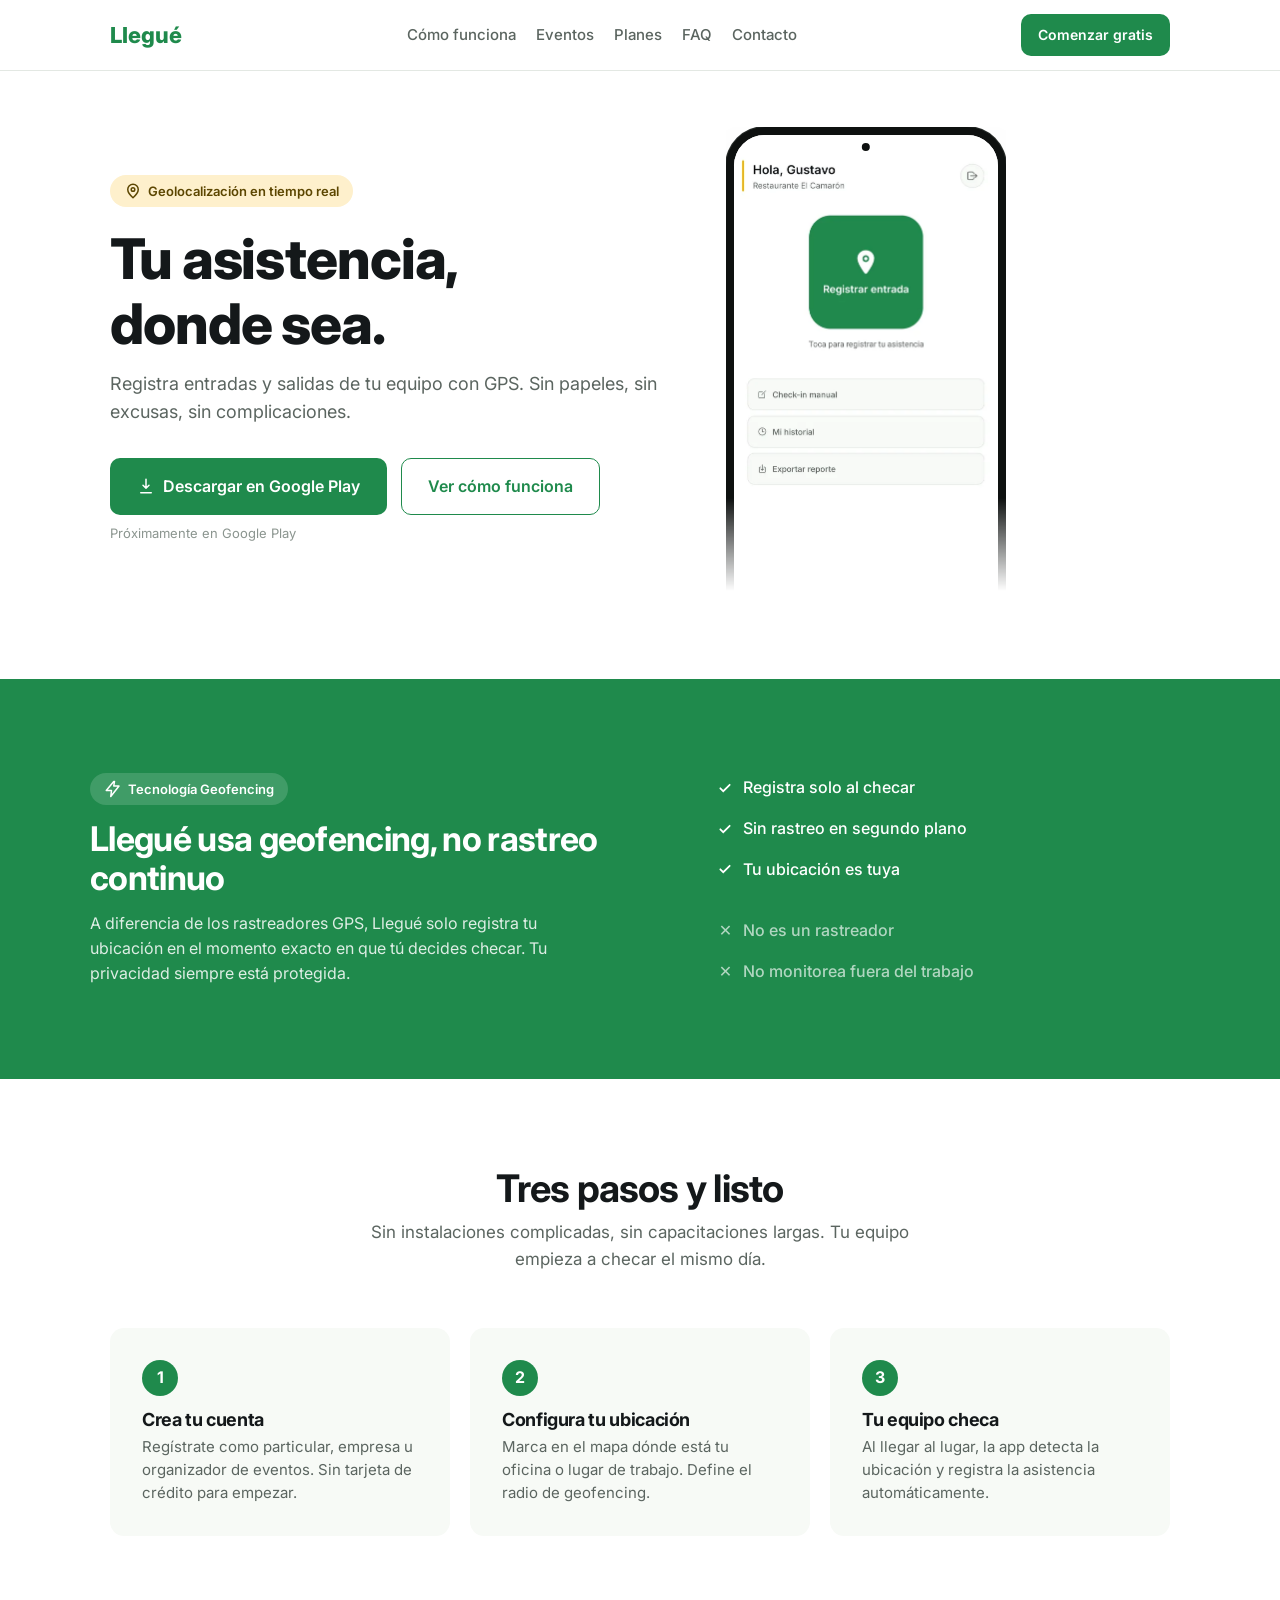
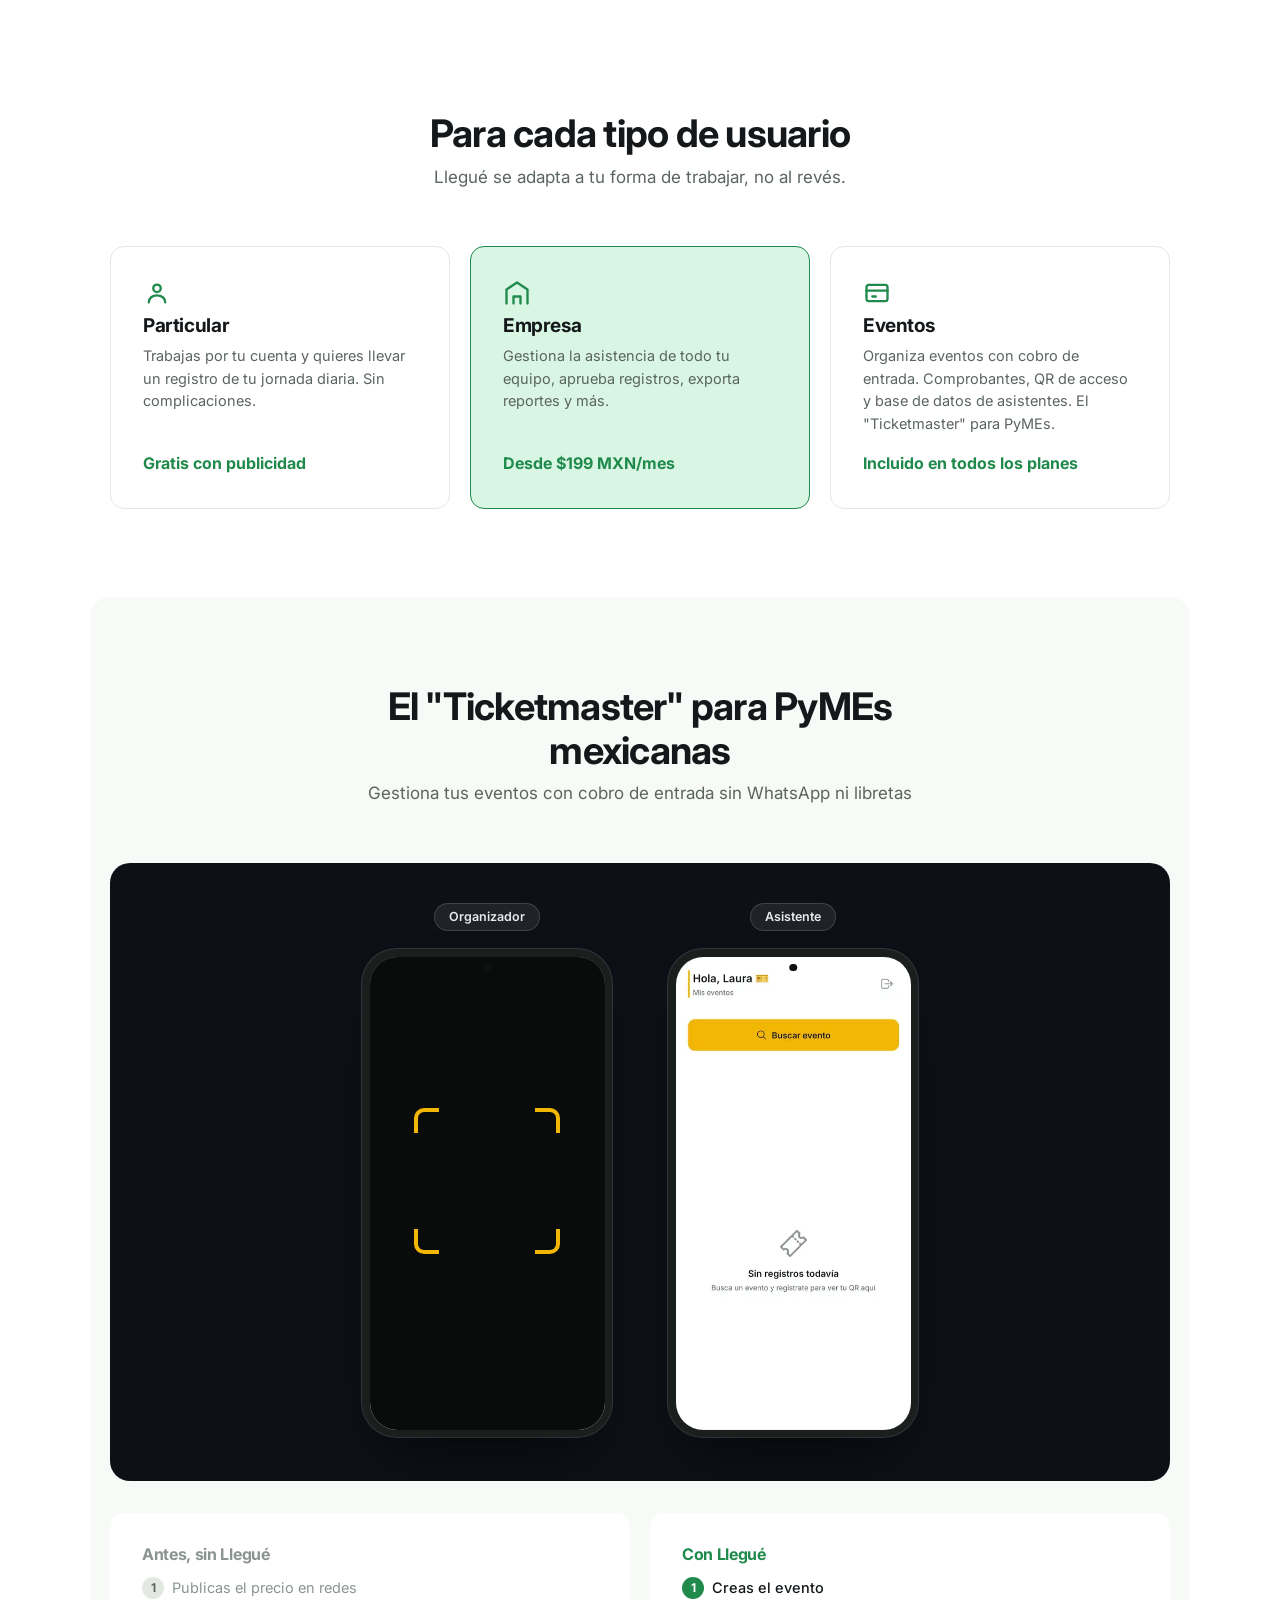
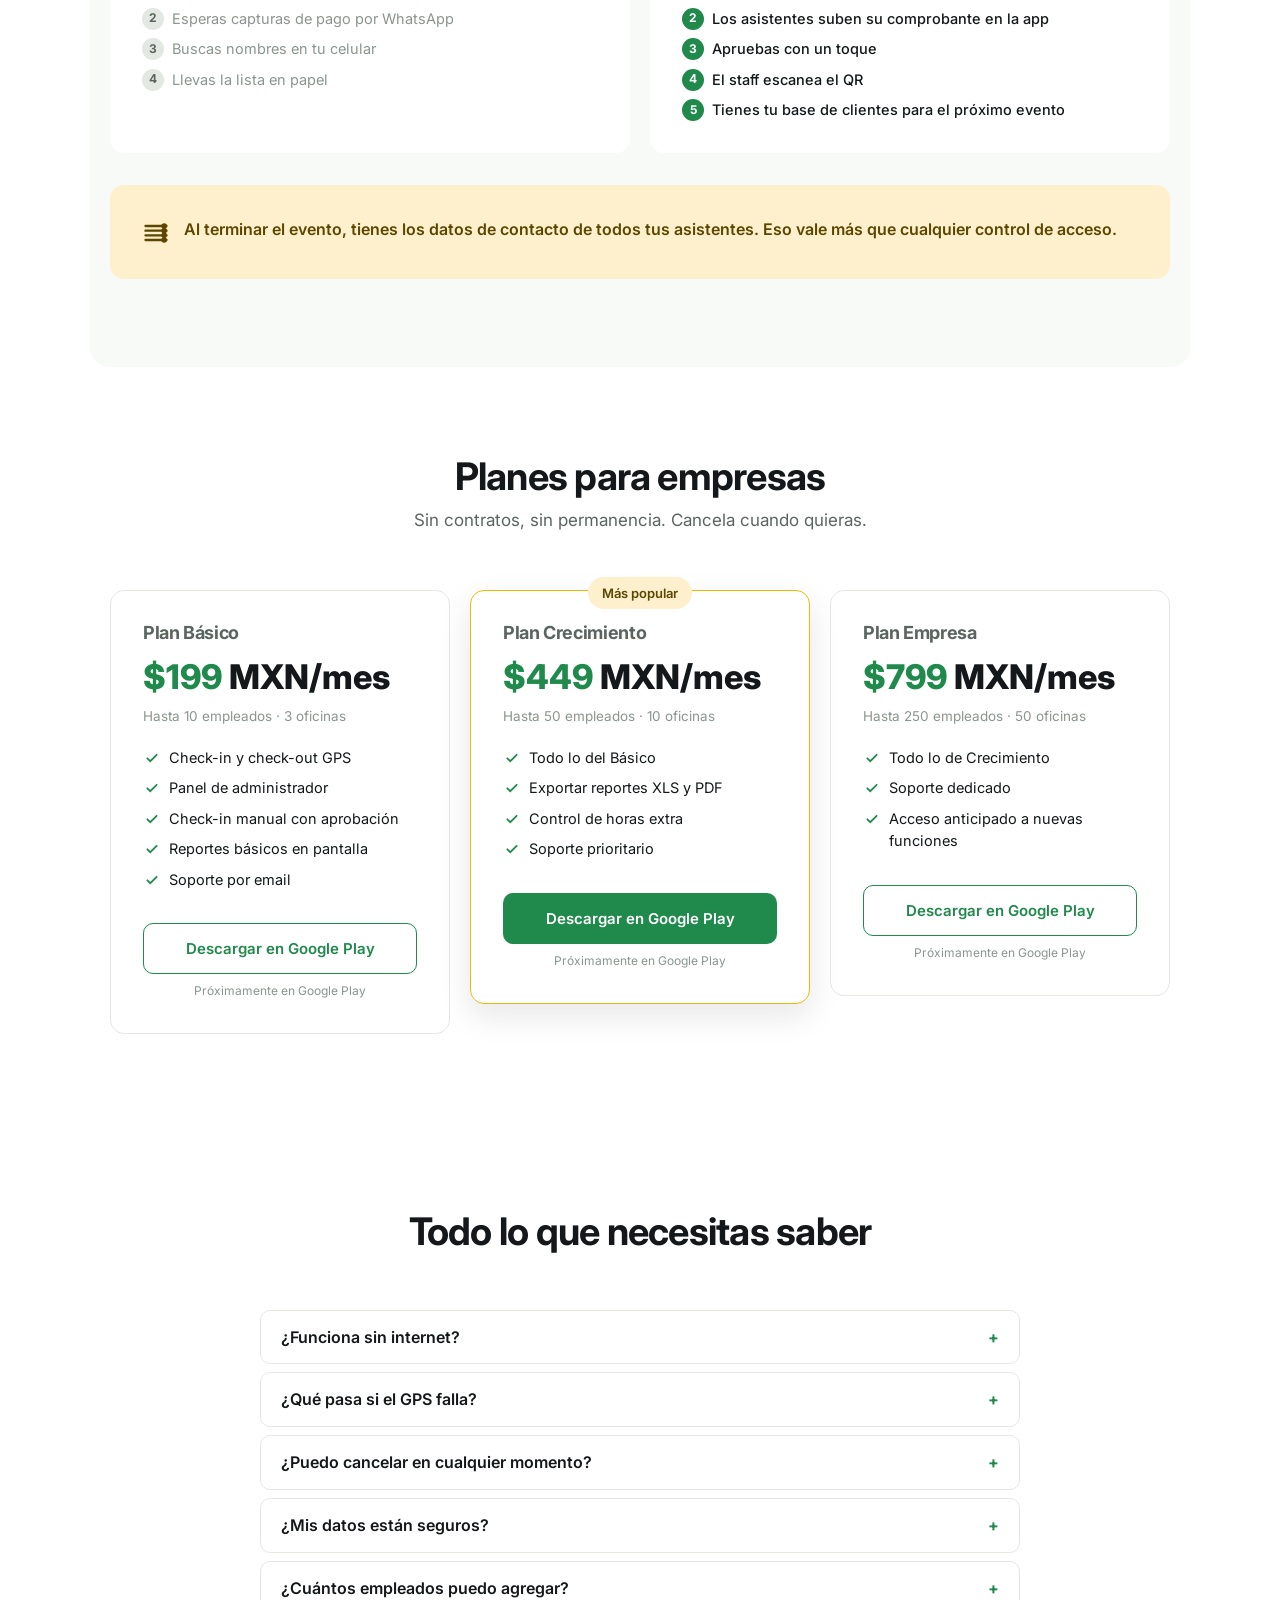
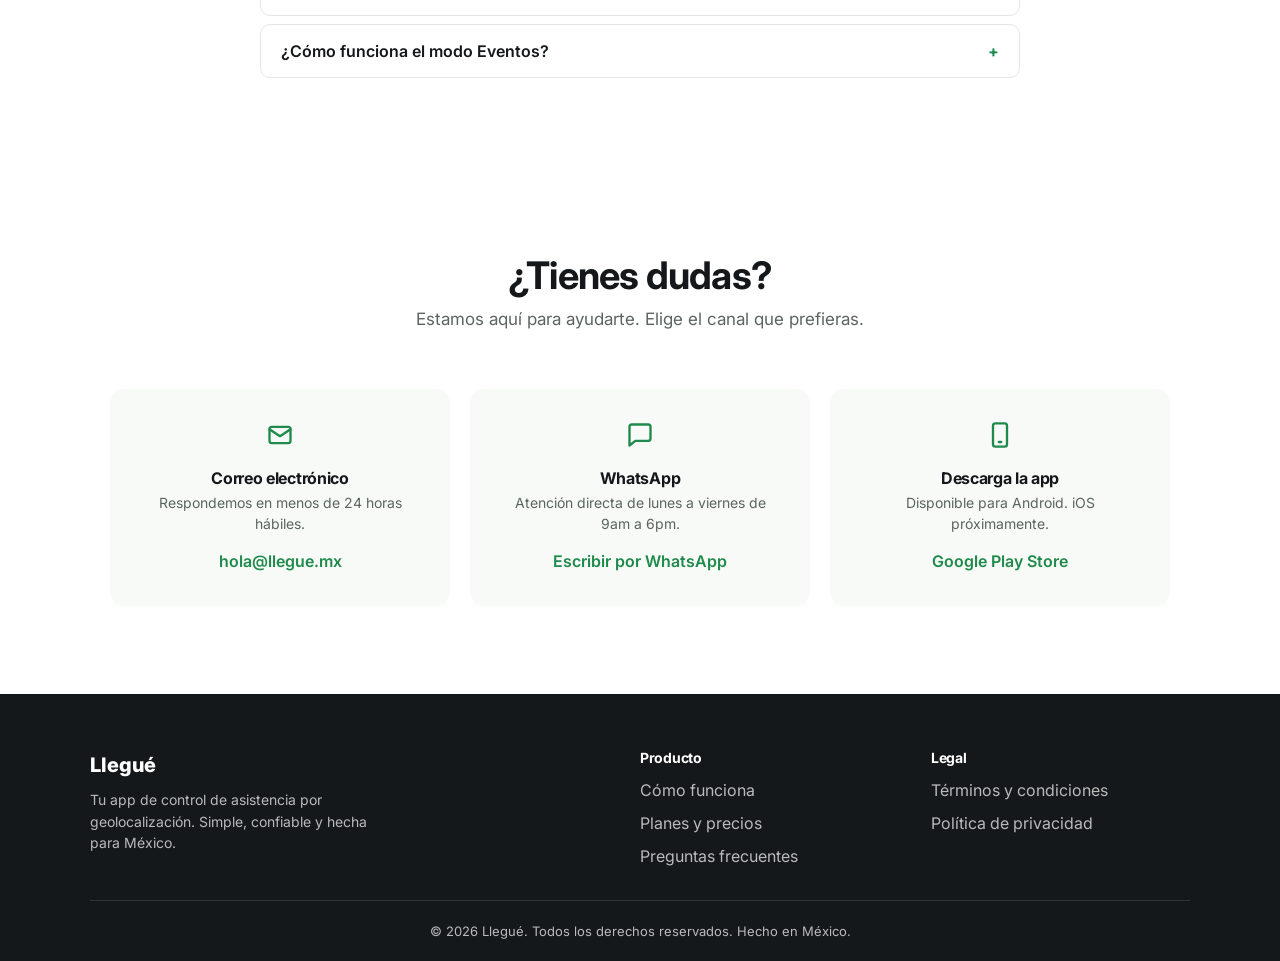
==== commit 0a5682cb: "feat: animación eventos con cobro - dos teléfonos organizador/espectador, capturas reales, fondo osc" ====
--- a/index.html
+++ b/index.html
@@ -10,6 +10,7 @@
   <link href="https://fonts.googleapis.com/css2?family=Inter:wght@400;500;600;700;800&display=swap" rel="stylesheet">
   <link rel="stylesheet" href="css/styles.css">
   <link rel="stylesheet" href="css/hero-demo.css">
+  <link rel="stylesheet" href="css/hero-eventos.css">
 </head>
 <body>
 
@@ -160,6 +161,58 @@
         <p>Gestiona tus eventos con cobro de entrada sin WhatsApp ni libretas</p>
       </div>
 
+      <div class="events__stage">
+        <div class="ev" data-llegue-eventos role="img"
+             aria-label="Demostración del flujo de eventos: el organizador crea un evento con cobro de entrada, la asistente se registra y sube su comprobante, el organizador la aprueba, ella recibe su código QR y el staff lo escanea en la puerta.">
+
+          <div class="ev__col">
+            <div class="ev__tags" aria-hidden="true">
+              <span class="ev__tag" data-windows="0-14200,18300-19200">Organizador</span>
+              <span class="ev__tag" data-windows="14200-18300">Staff en la puerta</span>
+            </div>
+            <div class="ev__phone" data-role="org">
+              <div class="ev__screen">
+                  <img class="ev__scene" src="assets/demo-eventos/org-1-crear-evento.webp" width="440" height="886" alt="" decoding="async">
+                  <img class="ev__scene" src="assets/demo-eventos/org-2-evento-creado.webp" width="440" height="886" alt="" decoding="async">
+                  <img class="ev__scene" src="assets/demo-eventos/org-3-lista-pendiente.webp" width="440" height="886" alt="" decoding="async">
+                  <img class="ev__scene" src="assets/demo-eventos/org-4-aprobar.webp" width="440" height="886" alt="" decoding="async">
+                <div class="ev__scene ev__scene--scan" aria-hidden="true">
+                  <div class="ev__scan-frame">
+                    <i class="ev__corner ev__corner--tl"></i><i class="ev__corner ev__corner--tr"></i>
+                    <i class="ev__corner ev__corner--bl"></i><i class="ev__corner ev__corner--br"></i>
+                    <i class="ev__scan-line"></i>
+                  </div>
+                </div>
+                <div class="ev__scene ev__scene--ok" aria-hidden="true">
+                  <div class="ev__ok-badge">
+                    <svg class="ev__ok-check" viewBox="0 0 24 24"><path d="M5.5 12.5l4.2 4.2L18.5 8" pathLength="30"/></svg>
+                  </div>
+                  <p class="ev__ok-title">Acceso confirmado</p>
+                </div>
+              </div>
+            </div>
+          </div>
+
+          <div class="ev__col">
+            <div class="ev__tags" aria-hidden="true">
+              <span class="ev__tag">Asistente</span>
+            </div>
+            <div class="ev__phone" data-role="spec">
+              <div class="ev__screen">
+                  <img class="ev__scene" src="assets/demo-eventos/spec-1-inicio.webp" width="440" height="886" alt="" decoding="async">
+                  <img class="ev__scene" src="assets/demo-eventos/spec-2-buscar.webp" width="440" height="886" alt="" decoding="async">
+                  <img class="ev__scene" src="assets/demo-eventos/spec-3-evento.webp" width="440" height="886" alt="" decoding="async">
+                  <img class="ev__scene" src="assets/demo-eventos/spec-4-registro.webp" width="440" height="886" alt="" decoding="async">
+                  <img class="ev__scene" src="assets/demo-eventos/spec-5-pendiente.webp" width="440" height="886" alt="" decoding="async">
+                  <img class="ev__scene" src="assets/demo-eventos/spec-6-aprobado.webp" width="440" height="886" alt="" decoding="async">
+                  <img class="ev__scene" src="assets/demo-eventos/spec-7-qr.webp" width="440" height="886" alt="" decoding="async">
+              </div>
+            </div>
+          </div>
+
+        </div>
+      </div>
+
       <div class="events__compare">
         <div class="events__column events__column--before">
           <h3>Antes, sin Llegué</h3>
@@ -334,5 +387,6 @@
     // mandar a un número inválido.
   </script>
   <script src="js/hero-demo.js" defer></script>
+  <script src="js/hero-eventos.js" defer></script>
 </body>
 </html>
--- a/css/hero-eventos.css
+++ b/css/hero-eventos.css
@@ -0,0 +1,229 @@
+/* ===========================================================
+   Llegué — Demo animada de Eventos (sección #eventos)
+   Dos teléfonos: Organizador (izq.) y Asistente (der.).
+   La línea de tiempo vive en js/hero-eventos.js.
+   Autocontenido: no depende de hero-demo.css.
+   =========================================================== */
+
+/* ---------- escenario oscuro ---------- */
+.events__stage {
+  background: #0D1117;
+  border-radius: 20px;
+  padding: 40px 16px 44px;
+  margin-bottom: 32px;
+  overflow: hidden;
+}
+
+.ev {
+  --w: min(250px, 40vw);              /* ancho de cada teléfono */
+  --ev-green: #1F8A4C;
+  --ev-yellow: #F2B705;
+
+  display: flex;
+  justify-content: center;
+  align-items: flex-start;
+  gap: clamp(20px, 5vw, 56px);
+  isolation: isolate;
+}
+
+.ev__col {
+  display: flex;
+  flex-direction: column;
+  align-items: center;
+  gap: 16px;
+  width: var(--w);
+}
+
+/* ---------- etiquetas de rol ---------- */
+.ev__tags {
+  position: relative;
+  width: 100%;
+  height: 30px;
+}
+.ev__tag {
+  position: absolute;
+  top: 0;
+  left: 50%;
+  transform: translateX(-50%);
+  white-space: nowrap;
+  padding: 7px 14px;
+  border-radius: 999px;
+  font: 600 12.5px/1 'Inter', system-ui, sans-serif;
+  color: rgba(255, 255, 255, 0.9);
+  background: rgba(255, 255, 255, 0.08);
+  border: 1px solid rgba(255, 255, 255, 0.14);
+  opacity: 0;
+}
+.ev__tag:first-child { opacity: 1; }
+
+/* ---------- marco del teléfono (versión sobre fondo oscuro) ---------- */
+.ev__phone {
+  position: relative;
+  width: 100%;
+  padding: calc(var(--w) * 0.03);
+  background: #1A1F1D;
+  border-radius: calc(var(--w) * 0.14);
+  box-shadow:
+    0 0 0 1px rgba(255, 255, 255, 0.16),
+    0 30px 60px -24px rgba(0, 0, 0, 0.75);
+  will-change: transform, opacity;
+}
+
+.ev__screen {
+  position: relative;
+  overflow: hidden;
+  isolation: isolate;
+  aspect-ratio: 440 / 886;            /* proporción real de las capturas recortadas */
+  background: #1A1F1D;                /* igual al bisel: sin borde claro en las esquinas de pantallas oscuras */
+  border-radius: calc(var(--w) * 0.11);
+}
+.ev__screen::after {                   /* cámara frontal */
+  content: '';
+  position: absolute;
+  z-index: 10;
+  top: calc(var(--w) * 0.028);
+  left: 50%;
+  width: calc(var(--w) * 0.03);
+  aspect-ratio: 1;
+  transform: translateX(-50%);
+  border-radius: 50%;
+  background: #0E1110;
+}
+
+/* ---------- pantallas ---------- */
+.ev__scene {
+  position: absolute;
+  inset: 0;
+  width: 100%;
+  height: 100%;
+  object-fit: cover;
+  object-position: top;
+  opacity: 0;
+  will-change: opacity;
+  user-select: none;
+  -webkit-user-drag: none;
+  pointer-events: none;
+}
+.ev__scene:first-of-type { opacity: 1; }   /* sin JS: primera pantalla */
+
+/* ---------- scanner (recreado en CSS: es geometría, no datos) ---------- */
+.ev__scene--scan {
+  background: #0A0C0B;
+}
+.ev__scan-frame {
+  position: absolute;
+  left: 19%;
+  right: 19%;
+  top: 32%;
+  aspect-ratio: 1;
+}
+.ev__corner {
+  position: absolute;
+  width: 17%;
+  aspect-ratio: 1;
+  border: 0 solid var(--ev-yellow);
+}
+.ev__corner--tl { top: 0;    left: 0;  border-top-width:    calc(var(--w) * .017); border-left-width:  calc(var(--w) * .017); border-top-left-radius:     calc(var(--w) * .04); }
+.ev__corner--tr { top: 0;    right: 0; border-top-width:    calc(var(--w) * .017); border-right-width: calc(var(--w) * .017); border-top-right-radius:    calc(var(--w) * .04); }
+.ev__corner--bl { bottom: 0; left: 0;  border-bottom-width: calc(var(--w) * .017); border-left-width:  calc(var(--w) * .017); border-bottom-left-radius:  calc(var(--w) * .04); }
+.ev__corner--br { bottom: 0; right: 0; border-bottom-width: calc(var(--w) * .017); border-right-width: calc(var(--w) * .017); border-bottom-right-radius: calc(var(--w) * .04); }
+.ev__scan-line {
+  position: absolute;
+  left: 5%;
+  right: 5%;
+  top: 4%;
+  height: calc(var(--w) * .008);
+  min-height: 2px;
+  border-radius: 2px;
+  background: var(--ev-yellow);
+  box-shadow: 0 0 14px 2px rgba(242, 183, 5, 0.5);
+  opacity: 0;
+}
+
+/* ---------- resultado: acceso confirmado ---------- */
+.ev__scene--ok {
+  background: #10B981;
+  display: flex;
+  flex-direction: column;
+  align-items: center;
+  justify-content: center;
+  gap: calc(var(--w) * 0.06);
+  color: #fff;
+}
+.ev__ok-badge {
+  width: calc(var(--w) * 0.3);
+  aspect-ratio: 1;
+  border-radius: 50%;
+  background: rgba(255, 255, 255, 0.22);
+  display: flex;
+  align-items: center;
+  justify-content: center;
+}
+.ev__ok-check {
+  width: 56%;
+  fill: none;
+  stroke: #fff;
+  stroke-width: 3;
+  stroke-linecap: round;
+  stroke-linejoin: round;
+  stroke-dasharray: 30;
+  stroke-dashoffset: 0;
+}
+.ev__ok-title {
+  margin: 0;
+  font: 700 calc(var(--w) * 0.068) / 1.2 'Inter', system-ui, sans-serif;
+  letter-spacing: -0.01em;
+}
+
+/* ---------- efectos (los crea js/hero-eventos.js) ---------- */
+.ev__touch,
+.ev__ripple {
+  position: absolute;
+  z-index: 5;
+  width: calc(var(--w) * 0.13);
+  aspect-ratio: 1;
+  border-radius: 50%;
+  opacity: 0;
+  pointer-events: none;
+  transform: translate(-50%, -50%);
+}
+.ev__touch  { background: rgba(20, 24, 26, 0.22); border: 2px solid rgba(255, 255, 255, 0.9); }
+.ev__ripple { border: 2px solid var(--ev-green); }
+
+.ev__press {
+  position: absolute;
+  z-index: 4;
+  background: rgba(0, 0, 0, 0.16);
+  opacity: 0;
+  pointer-events: none;
+}
+.ev__pulse {
+  position: absolute;
+  z-index: 4;
+  border: 2px solid var(--ev-green);
+  border-radius: 999px;
+  opacity: 0;
+  pointer-events: none;
+  transform: translate(-50%, -50%);
+}
+
+/* ---------- móvil: los dos teléfonos se traslapan; el activo va al frente ---------- */
+@media (max-width: 640px) {
+  .events__stage { padding: 28px 8px 32px; }
+  .ev { --w: min(215px, 48vw); gap: 0; }
+  .ev__col + .ev__col { margin-left: calc(var(--w) * -0.22); }
+  /* el teléfono de la derecha tapa ~22 % del de la izquierda: se desplaza el
+     contenido recreado en CSS hacia la parte visible */
+  .ev__scan-frame { left: 9%; right: 33%; }
+  .ev__scene--ok  { padding-right: 20%; }
+  .ev__ok-title   { font-size: calc(var(--w) * 0.054); }
+}
+
+/* ---------- movimiento reducido: sin animación, una pantalla representativa por teléfono ---------- */
+@media (prefers-reduced-motion: reduce) {
+  [data-role="org"]  .ev__scene:first-of-type   { opacity: 0; }
+  [data-role="org"]  .ev__scene:nth-of-type(4)  { opacity: 1; }   /* aprobar */
+  [data-role="spec"] .ev__scene:first-of-type   { opacity: 0; }
+  [data-role="spec"] .ev__scene:nth-of-type(6)  { opacity: 1; }   /* aprobado */
+  .ev__touch, .ev__ripple, .ev__press, .ev__pulse { display: none; }
+}
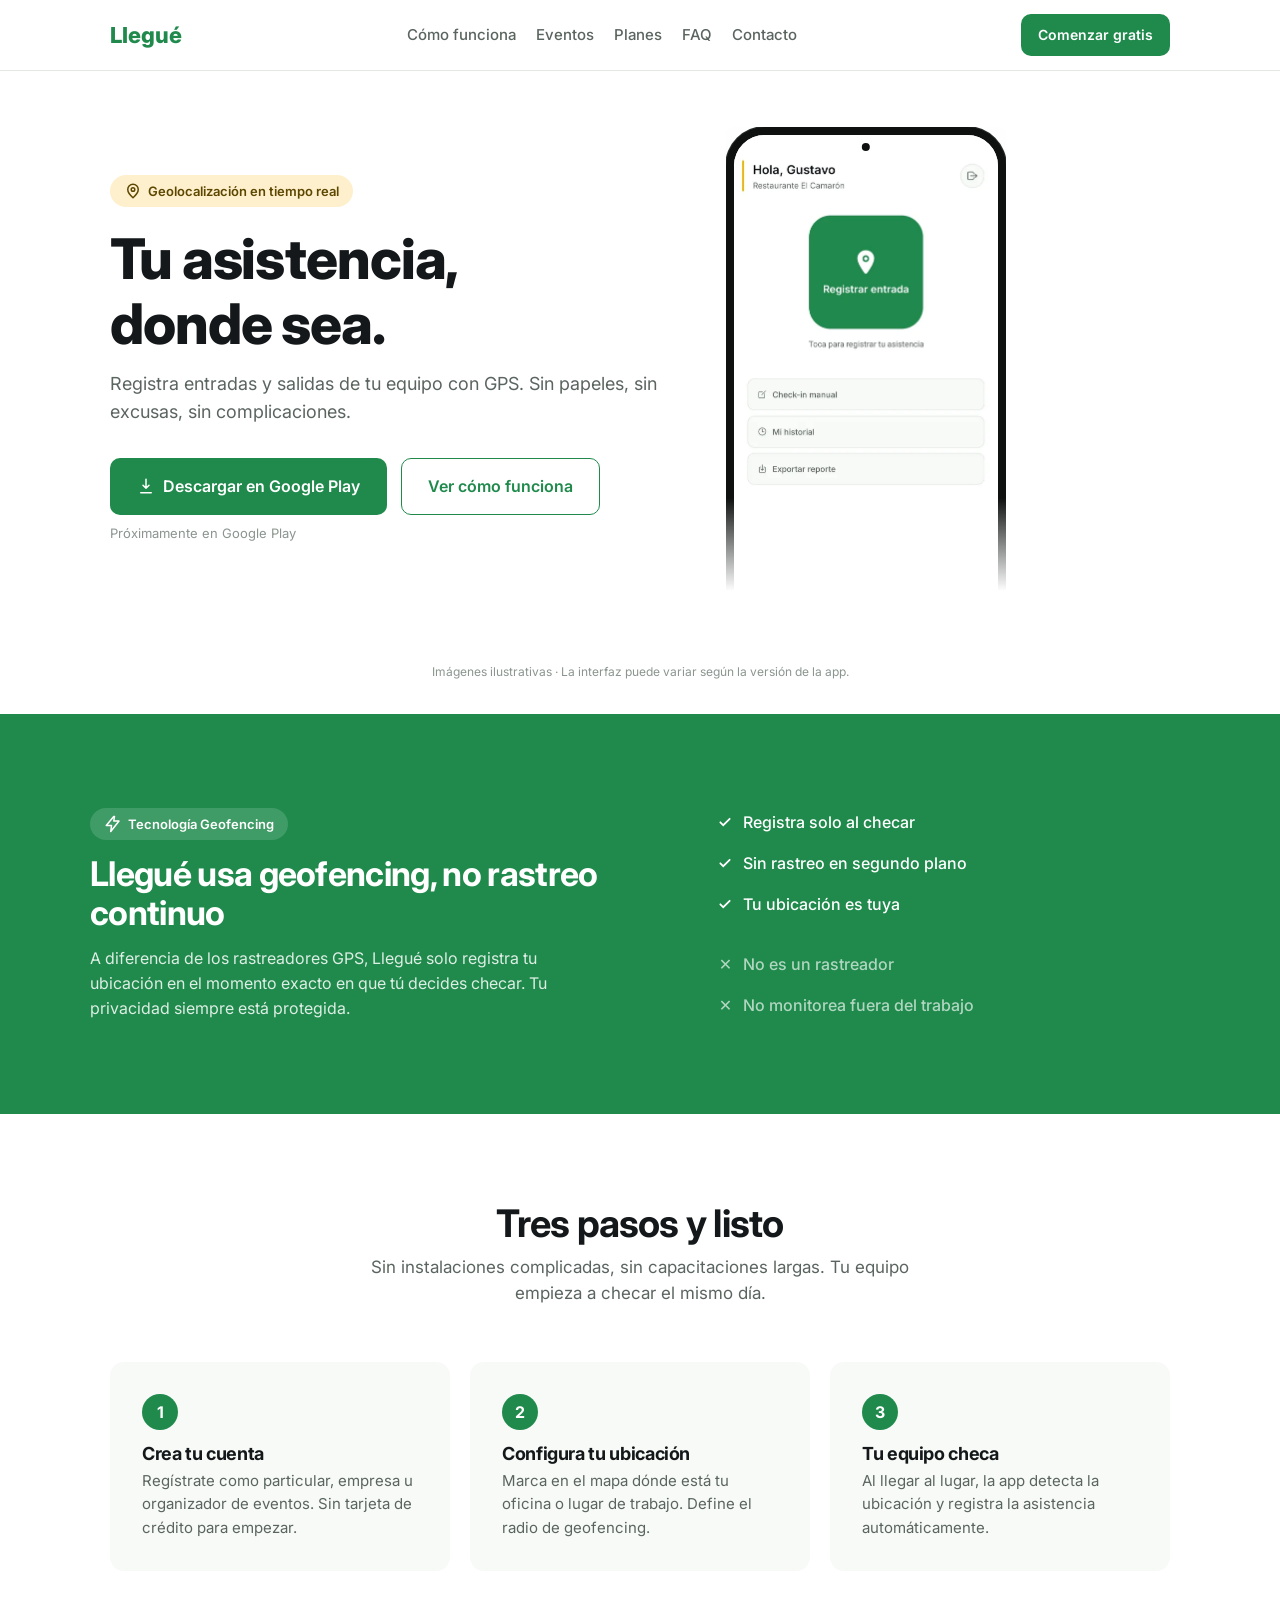
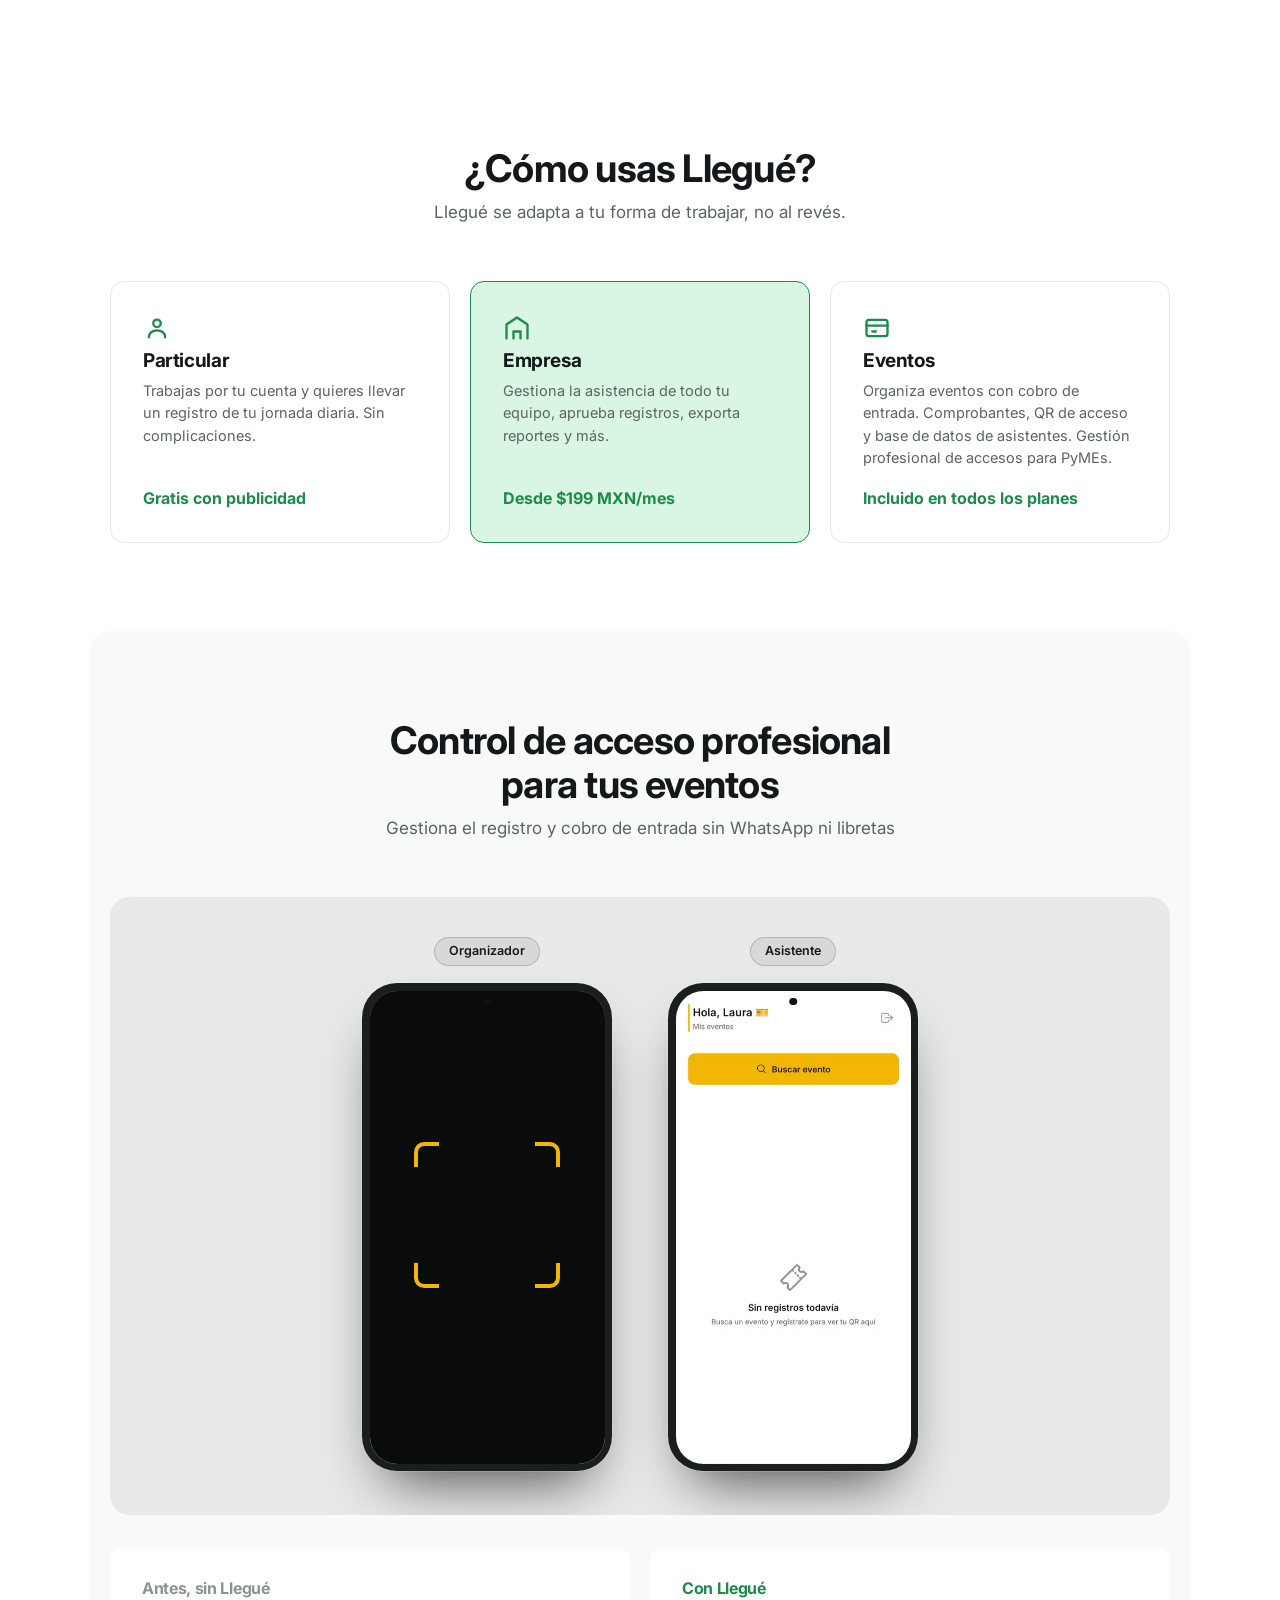
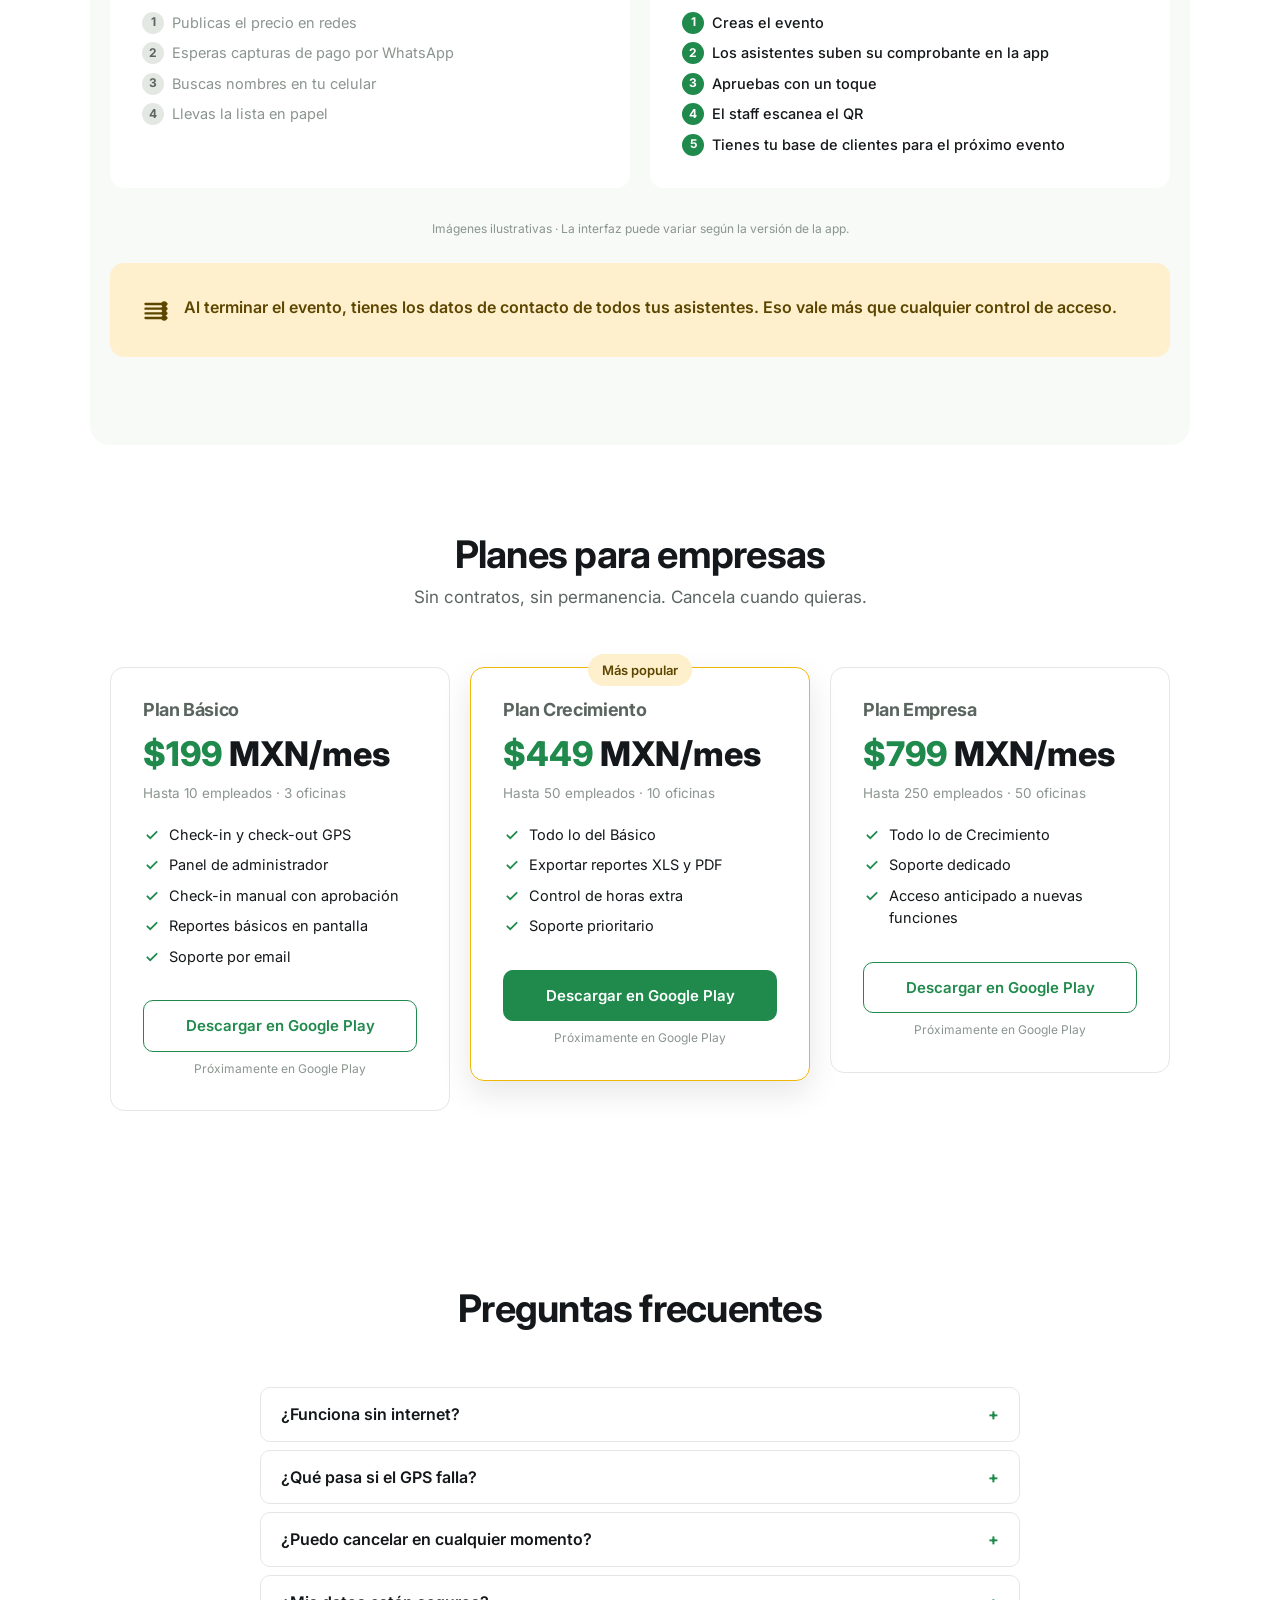
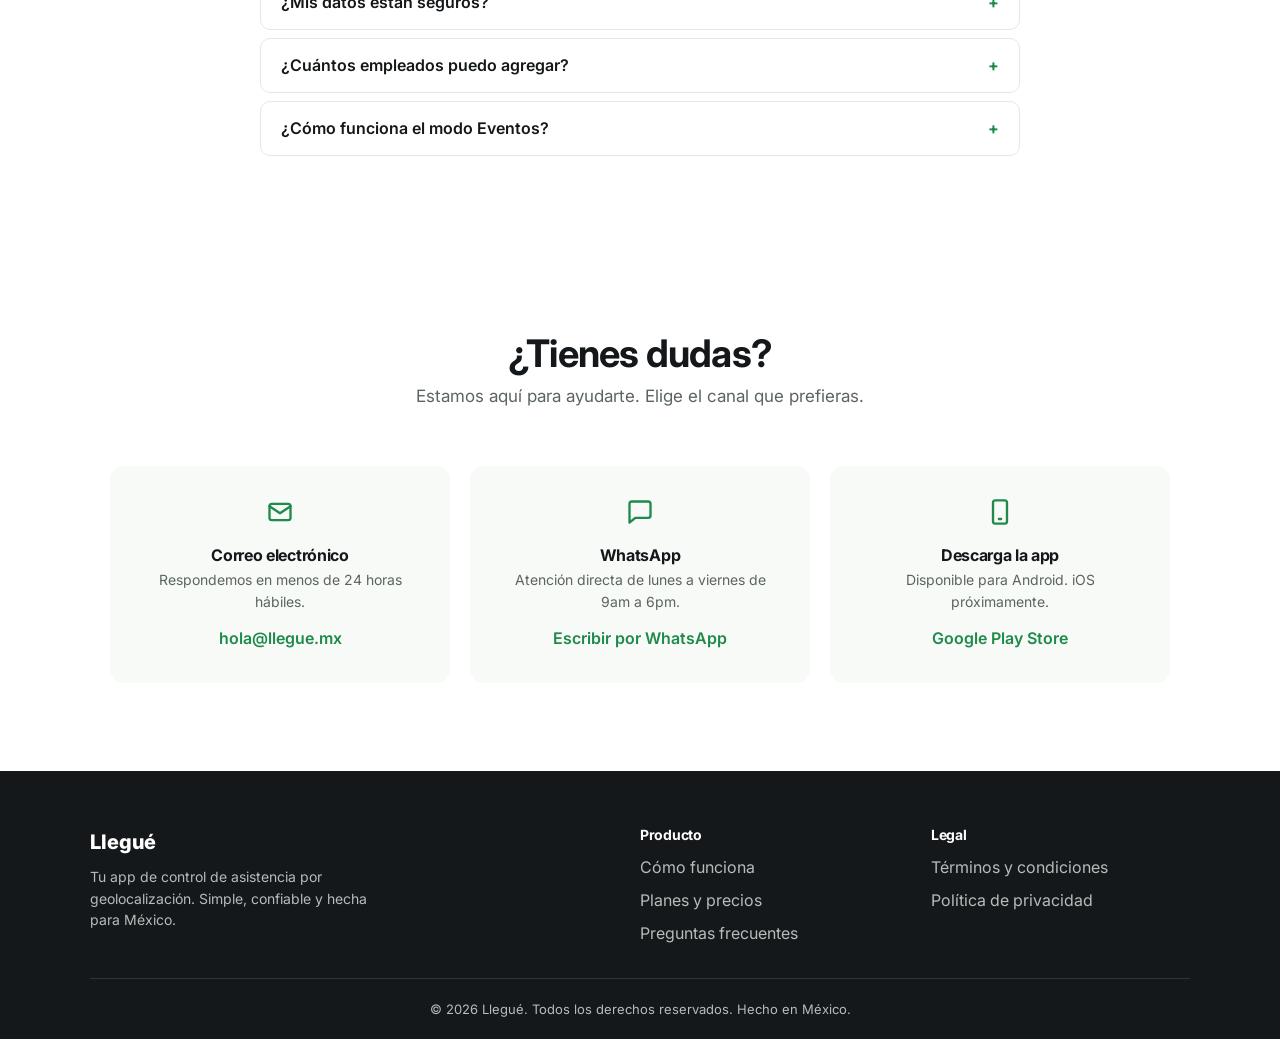
==== commit 4f107d1b: "fix: textos landing - quitar Ticketmaster, mejorar títulos, agregar leyenda imágenes ilustrativas" ====
--- a/index.html
+++ b/index.html
@@ -71,6 +71,7 @@
         </div>
       </div>
     </section>
+    <p style="text-align:center;font-size:12px;color:#8B958F;margin-top:-16px;margin-bottom:32px;padding:0 16px;">Imágenes ilustrativas · La interfaz puede variar según la versión de la app.</p>
 
     <!-- ===== GEOFENCING (protagonismo visual) ===== -->
     <section class="geofencing">
@@ -129,7 +130,7 @@
     <!-- ===== MODALIDADES ===== -->
     <section class="modalities">
       <div class="section-head">
-        <h2>Para cada tipo de usuario</h2>
+        <h2>¿Cómo usas Llegué?</h2>
         <p>Llegué se adapta a tu forma de trabajar, no al revés.</p>
       </div>
       <div class="modalities__grid">
@@ -148,7 +149,7 @@
         <div class="modality-card">
           <svg class="icon icon--lg modality-card__icon" viewBox="0 0 24 24"><rect x="3" y="5" width="18" height="14" rx="2"/><path d="M3 10h18M8 15h3"/></svg>
           <h3>Eventos</h3>
-          <p>Organiza eventos con cobro de entrada. Comprobantes, QR de acceso y base de datos de asistentes. El "Ticketmaster" para PyMEs.</p>
+          <p>Organiza eventos con cobro de entrada. Comprobantes, QR de acceso y base de datos de asistentes. Gestión profesional de accesos para PyMEs.</p>
           <span class="modality-card__price">Incluido en todos los planes</span>
         </div>
       </div>
@@ -157,8 +158,8 @@
     <!-- ===== EVENTOS (sección nueva) ===== -->
     <section class="events" id="eventos">
       <div class="section-head">
-        <h2>El "Ticketmaster" para PyMEs mexicanas</h2>
-        <p>Gestiona tus eventos con cobro de entrada sin WhatsApp ni libretas</p>
+        <h2>Control de acceso profesional para tus eventos</h2>
+        <p>Gestiona el registro y cobro de entrada sin WhatsApp ni libretas</p>
       </div>
 
       <div class="events__stage">
@@ -235,6 +236,8 @@
         </div>
       </div>
 
+      <p style="text-align:center;font-size:12px;color:#8B958F;margin-bottom:24px;">Imágenes ilustrativas · La interfaz puede variar según la versión de la app.</p>
+
       <div class="events__callout">
         <svg class="icon icon--lg" viewBox="0 0 24 24"><path d="M3 10h18M3 6h18M3 14h18M3 18h18"/><circle cx="19" cy="6" r="1.4"/><circle cx="19" cy="10" r="1.4"/><circle cx="19" cy="14" r="1.4"/><circle cx="19" cy="18" r="1.4"/></svg>
         <p>Al terminar el evento, tienes los datos de contacto de todos tus asistentes. Eso vale más que cualquier control de acceso.</p>
@@ -298,7 +301,7 @@
     <!-- ===== FAQ ===== -->
     <section class="faq" id="faq">
       <div class="section-head">
-        <h2>Todo lo que necesitas saber</h2>
+        <h2>Preguntas frecuentes</h2>
       </div>
       <div class="faq__list">
         <details class="faq-item">
@@ -389,4 +392,4 @@
   <script src="js/hero-demo.js" defer></script>
   <script src="js/hero-eventos.js" defer></script>
 </body>
-</html>
+</html>
--- a/css/hero-eventos.css
+++ b/css/hero-eventos.css
@@ -7,7 +7,7 @@
 
 /* ---------- escenario oscuro ---------- */
 .events__stage {
-  background: #0D1117;
+  background: #E8EAEA;
   border-radius: 20px;
   padding: 40px 16px 44px;
   margin-bottom: 32px;
@@ -49,9 +49,9 @@
   padding: 7px 14px;
   border-radius: 999px;
   font: 600 12.5px/1 'Inter', system-ui, sans-serif;
-  color: rgba(255, 255, 255, 0.9);
-  background: rgba(255, 255, 255, 0.08);
-  border: 1px solid rgba(255, 255, 255, 0.14);
+  color: #14181A;
+  background: rgba(20, 24, 26, 0.08);
+  border: 1px solid rgba(20, 24, 26, 0.18);
   opacity: 0;
 }
 .ev__tag:first-child { opacity: 1; }
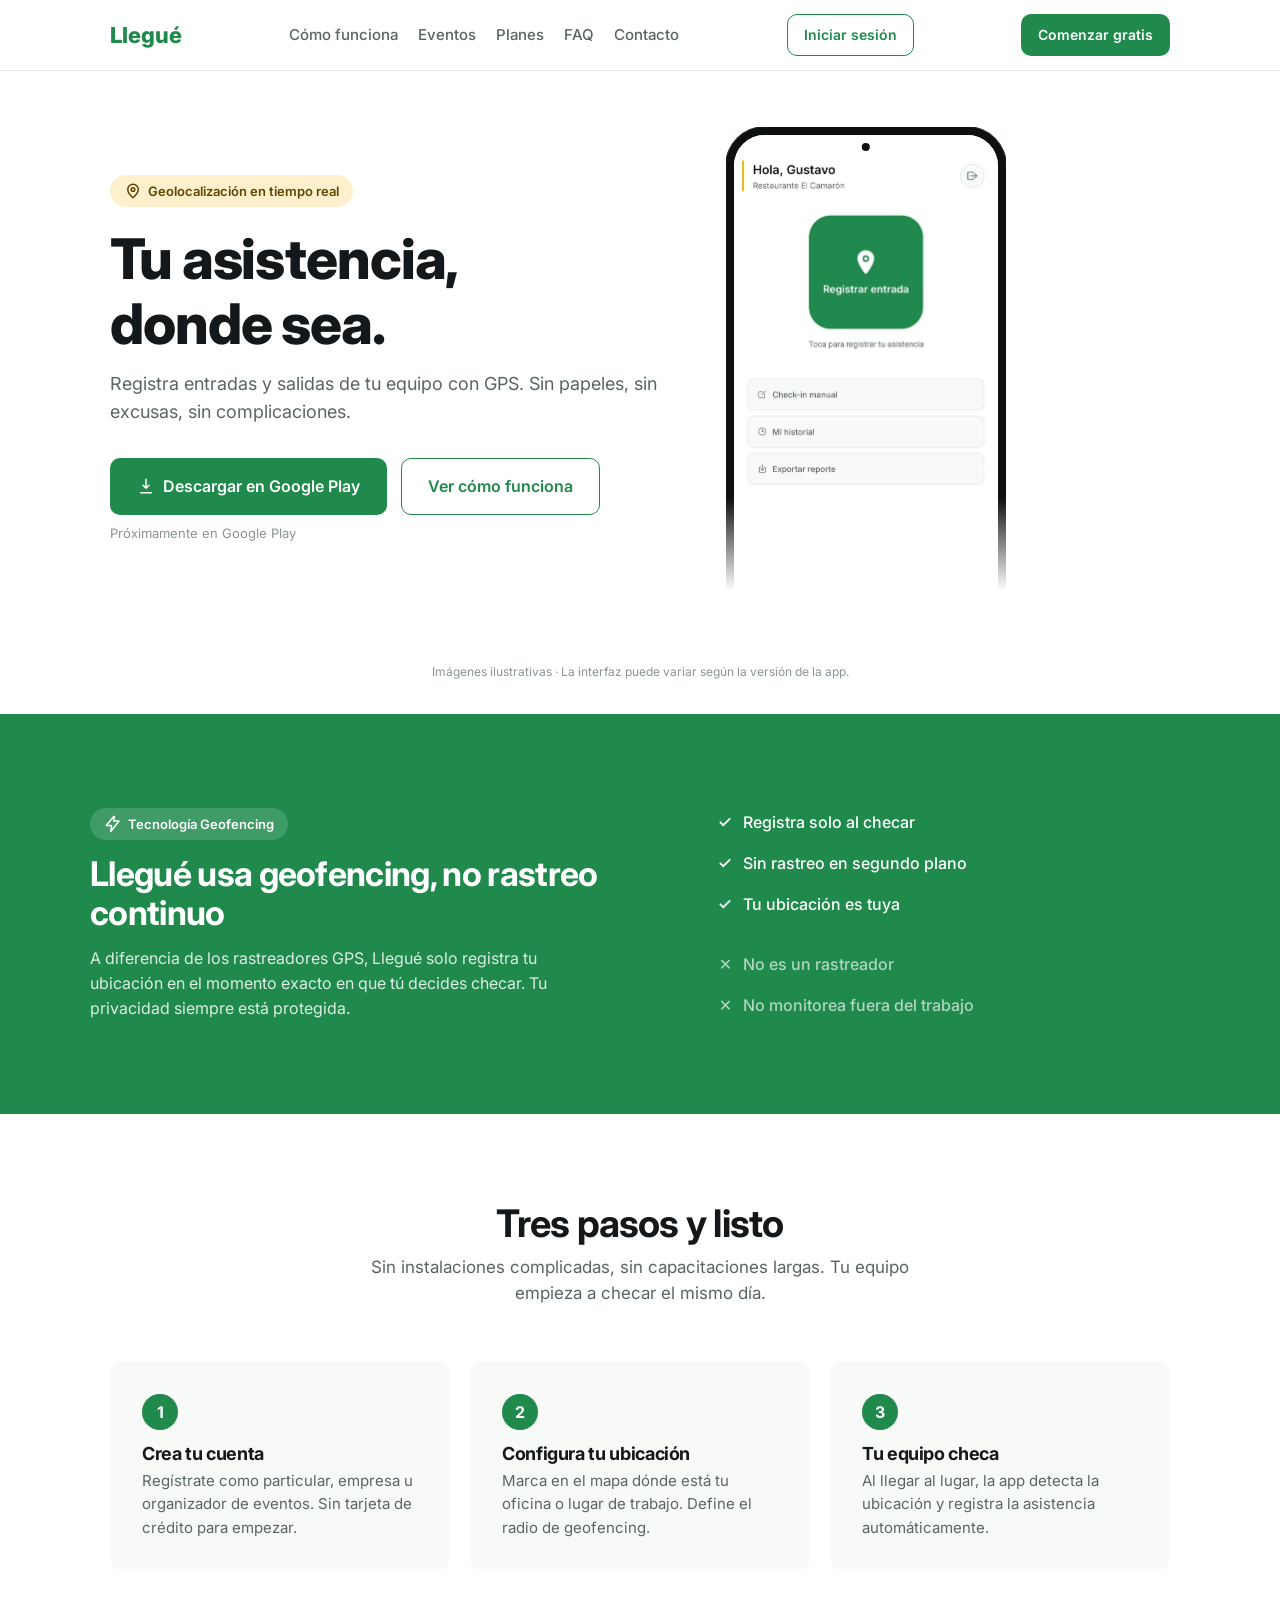
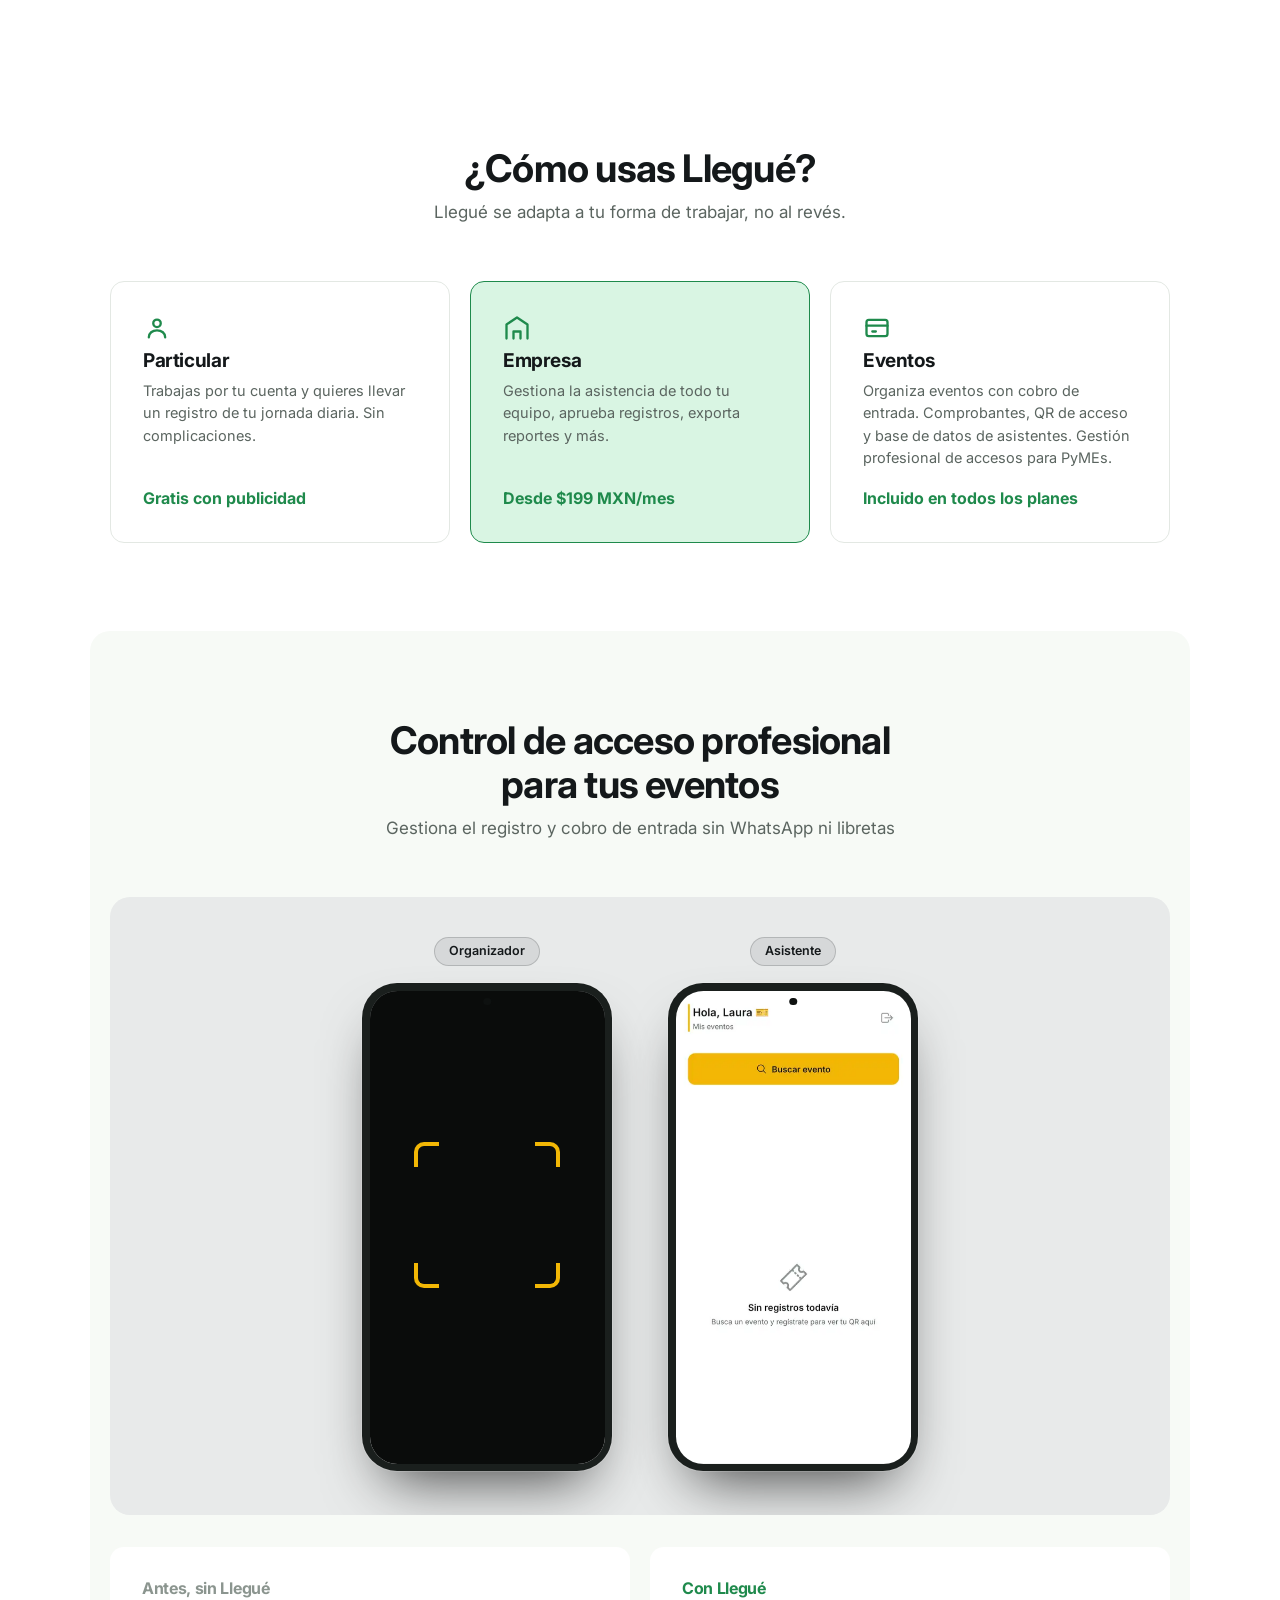
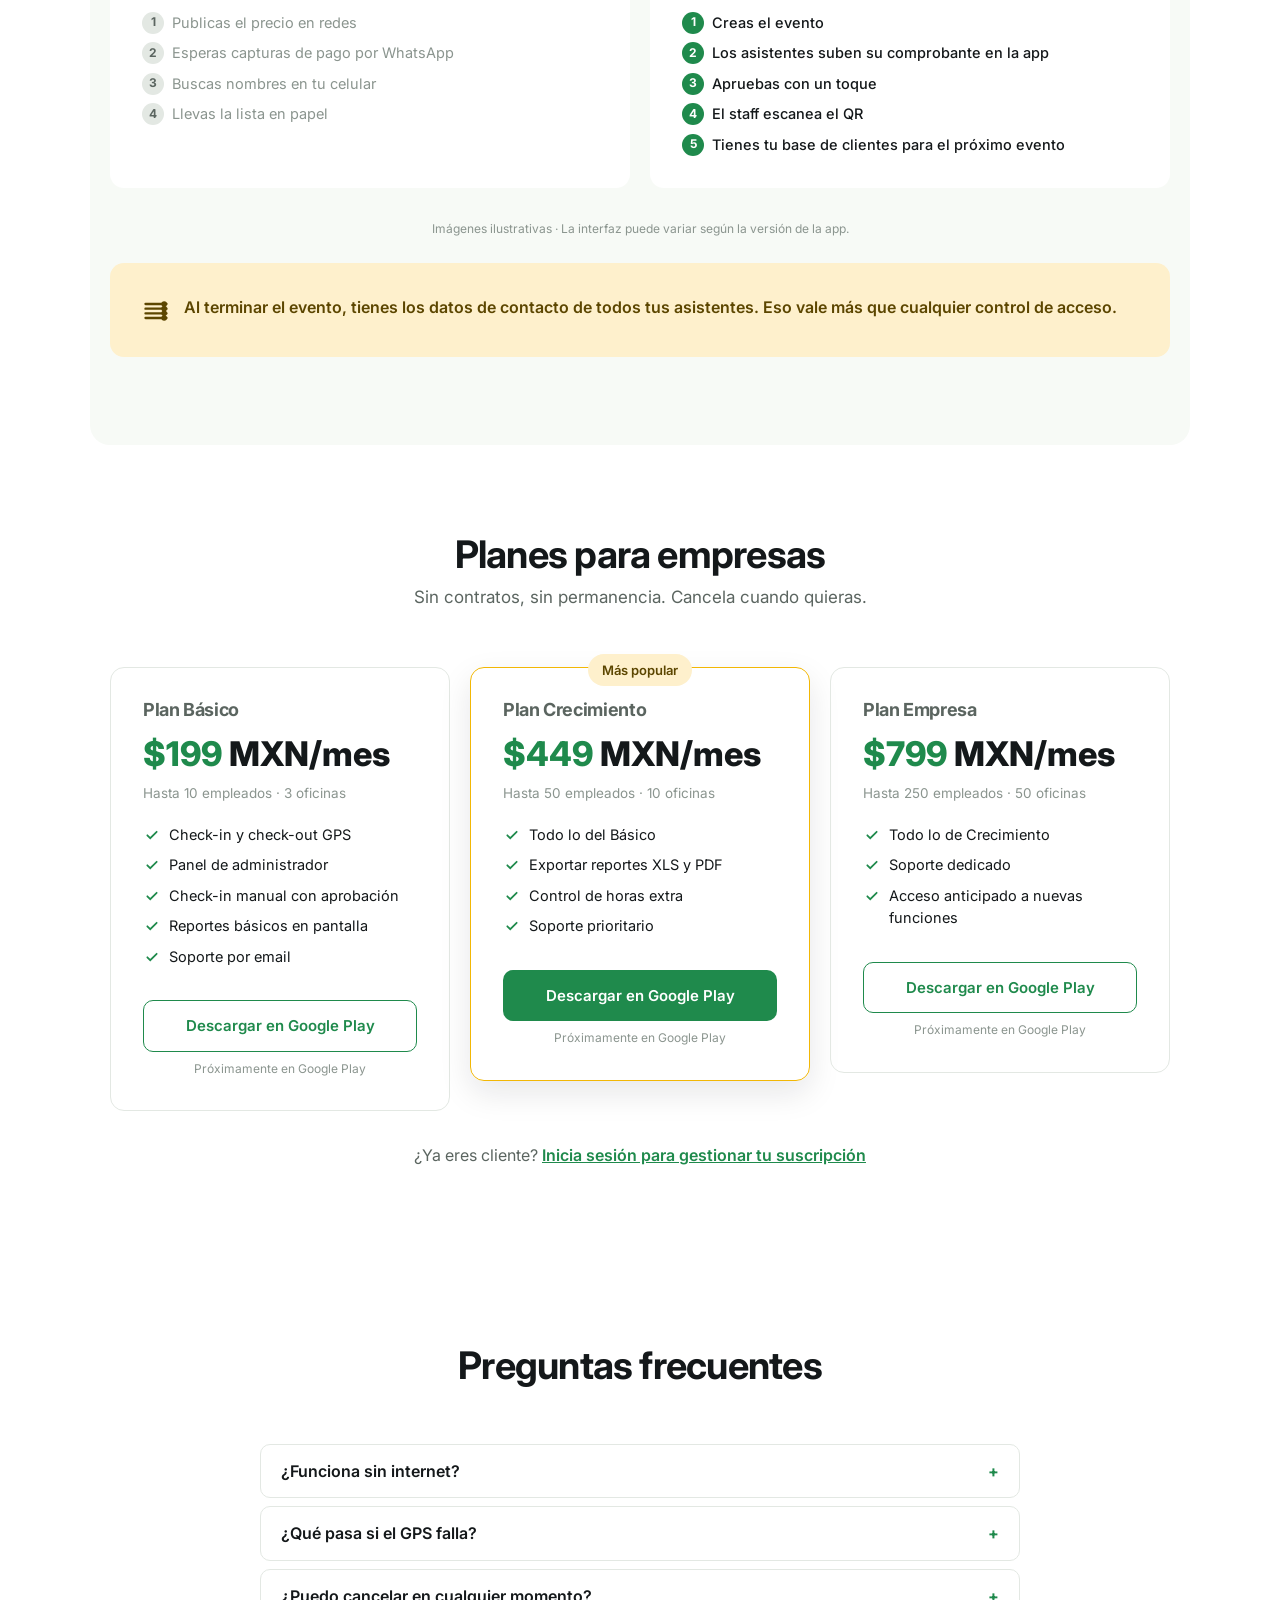
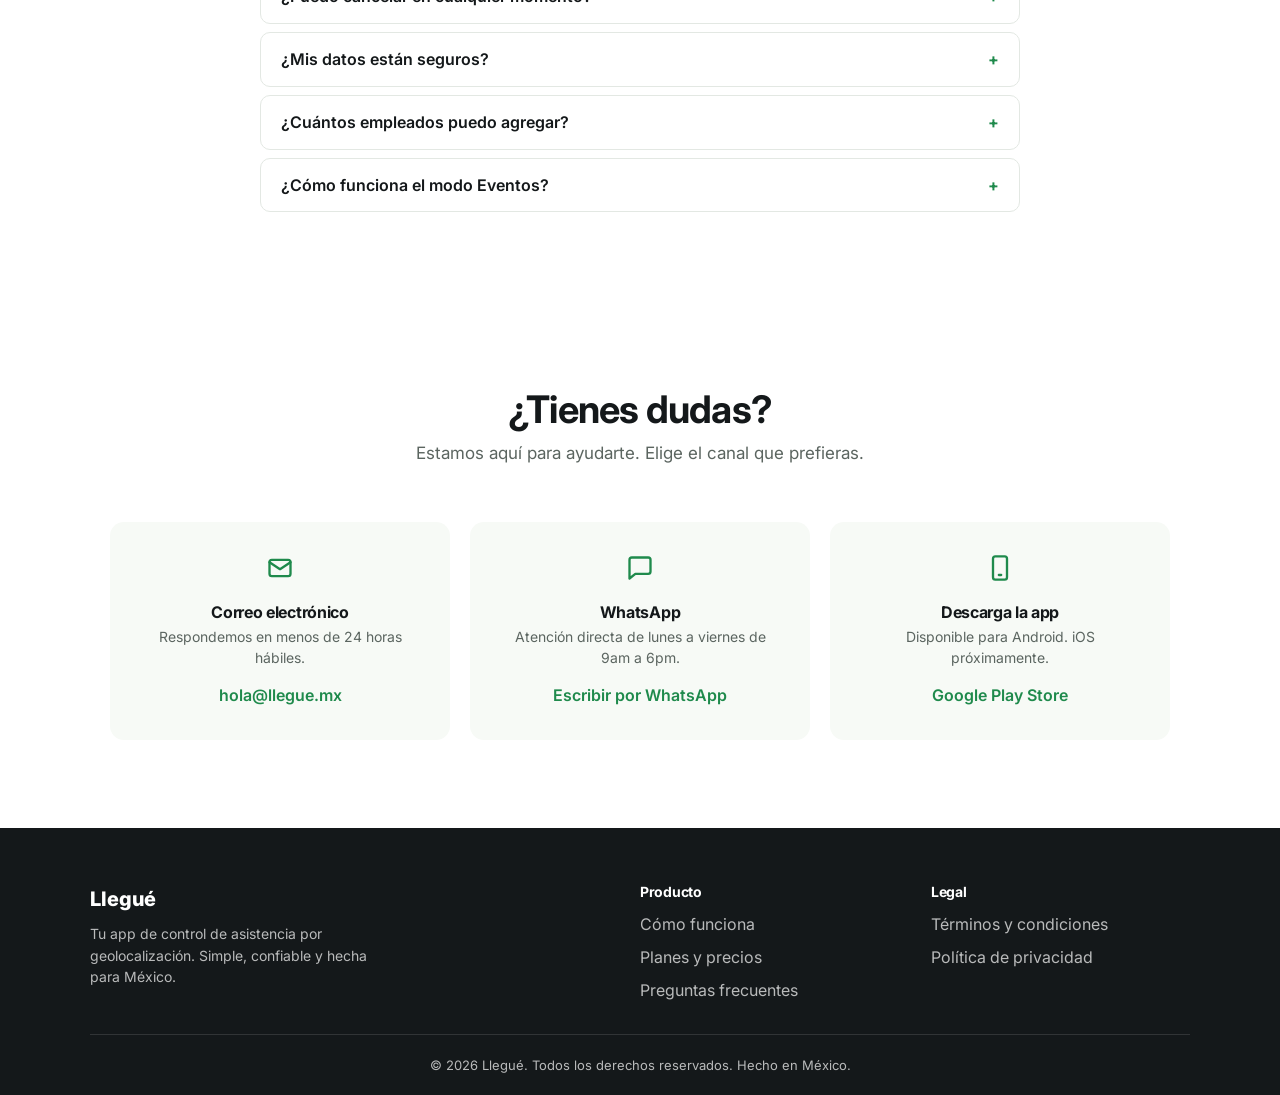
==== commit c2b0fad9: "feat: agregar enlace al portal de administracion desde la landing    Boton Iniciar sesion en el head" ====
--- a/index.html
+++ b/index.html
@@ -25,6 +25,7 @@
         <a href="#faq">FAQ</a>
         <a href="#contacto">Contacto</a>
       </nav>
+      <a href="admin/login.html" class="btn btn--outline btn--sm">Iniciar sesión</a>
       <a href="#planes" class="btn btn--primary btn--sm">Comenzar gratis</a>
     </div>
   </header>
@@ -296,6 +297,9 @@
         </div>
 
       </div>
+      <p style="text-align:center; margin-top: var(--space-xl); color: var(--text-secondary);">
+        ¿Ya eres cliente? <a href="admin/login.html" style="color: var(--primary); font-weight:600; text-decoration: underline;">Inicia sesión para gestionar tu suscripción</a>
+      </p>
     </section>
 
     <!-- ===== FAQ ===== -->
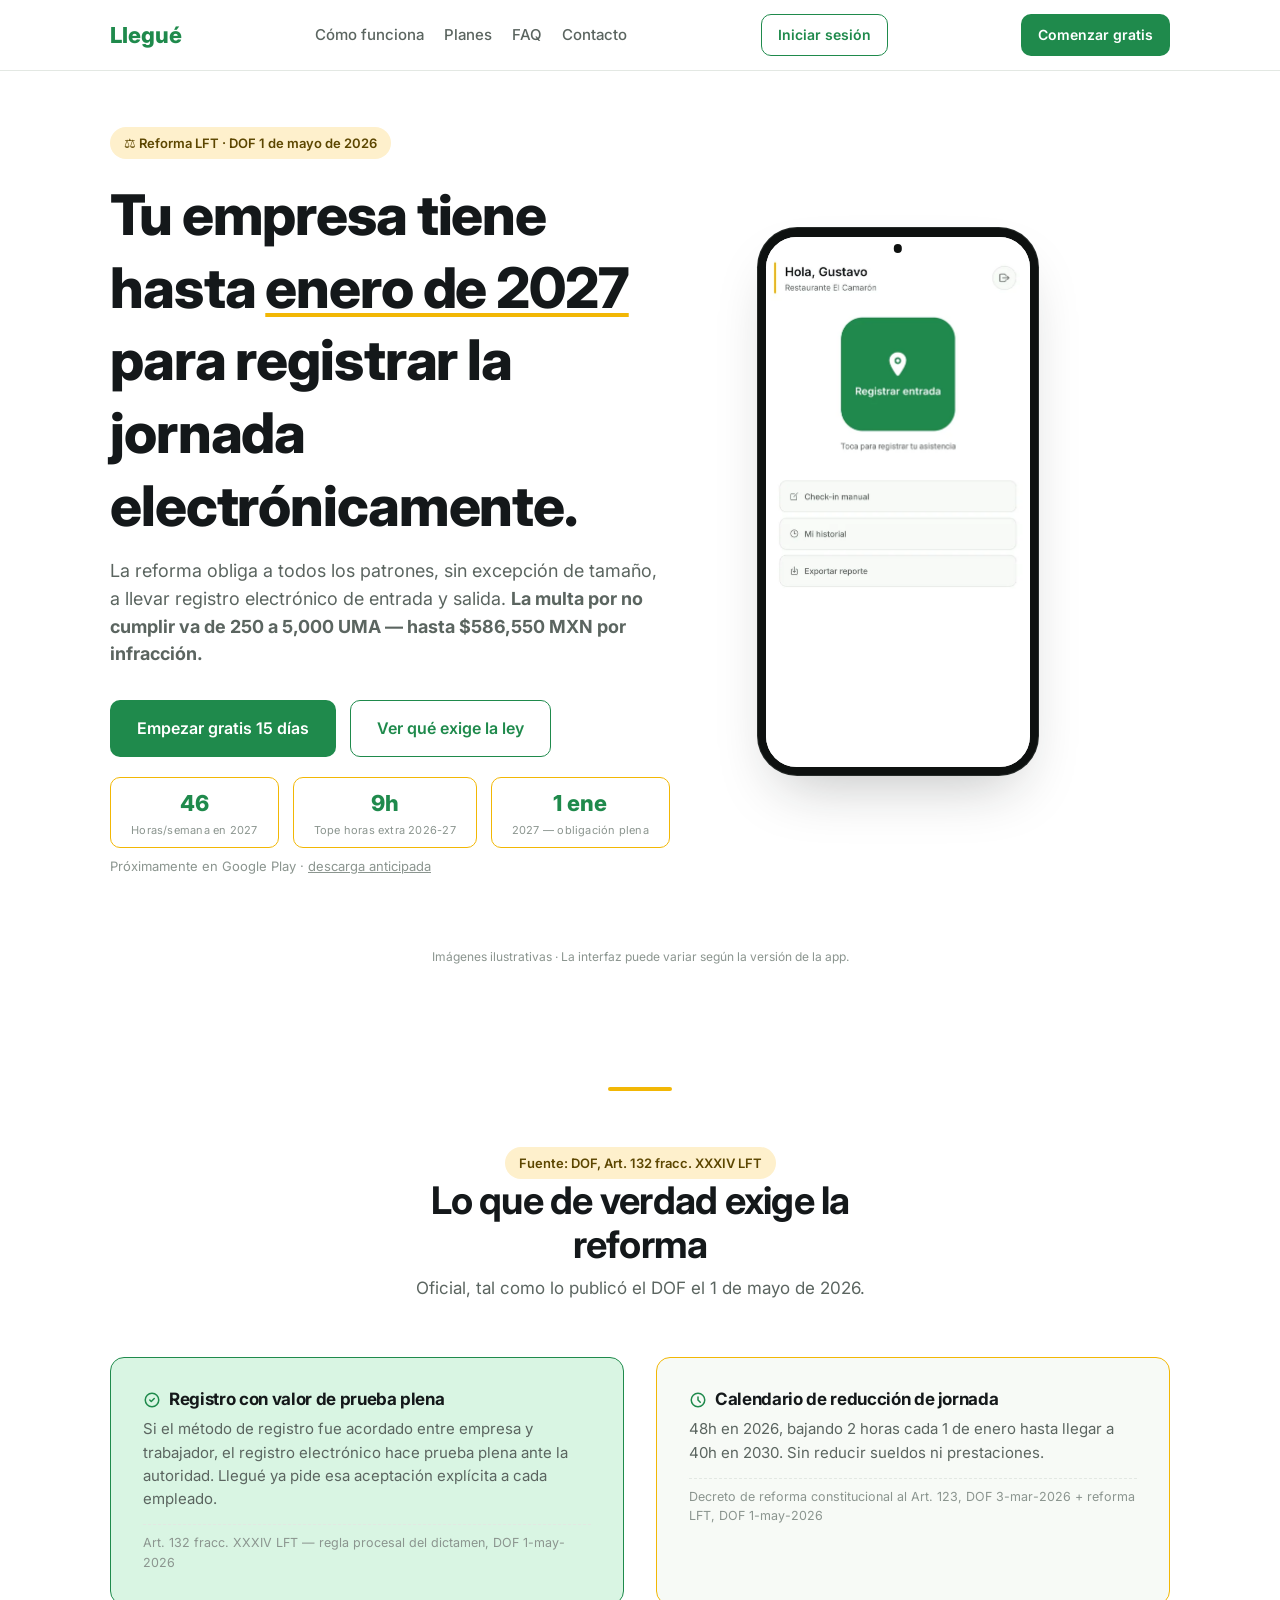
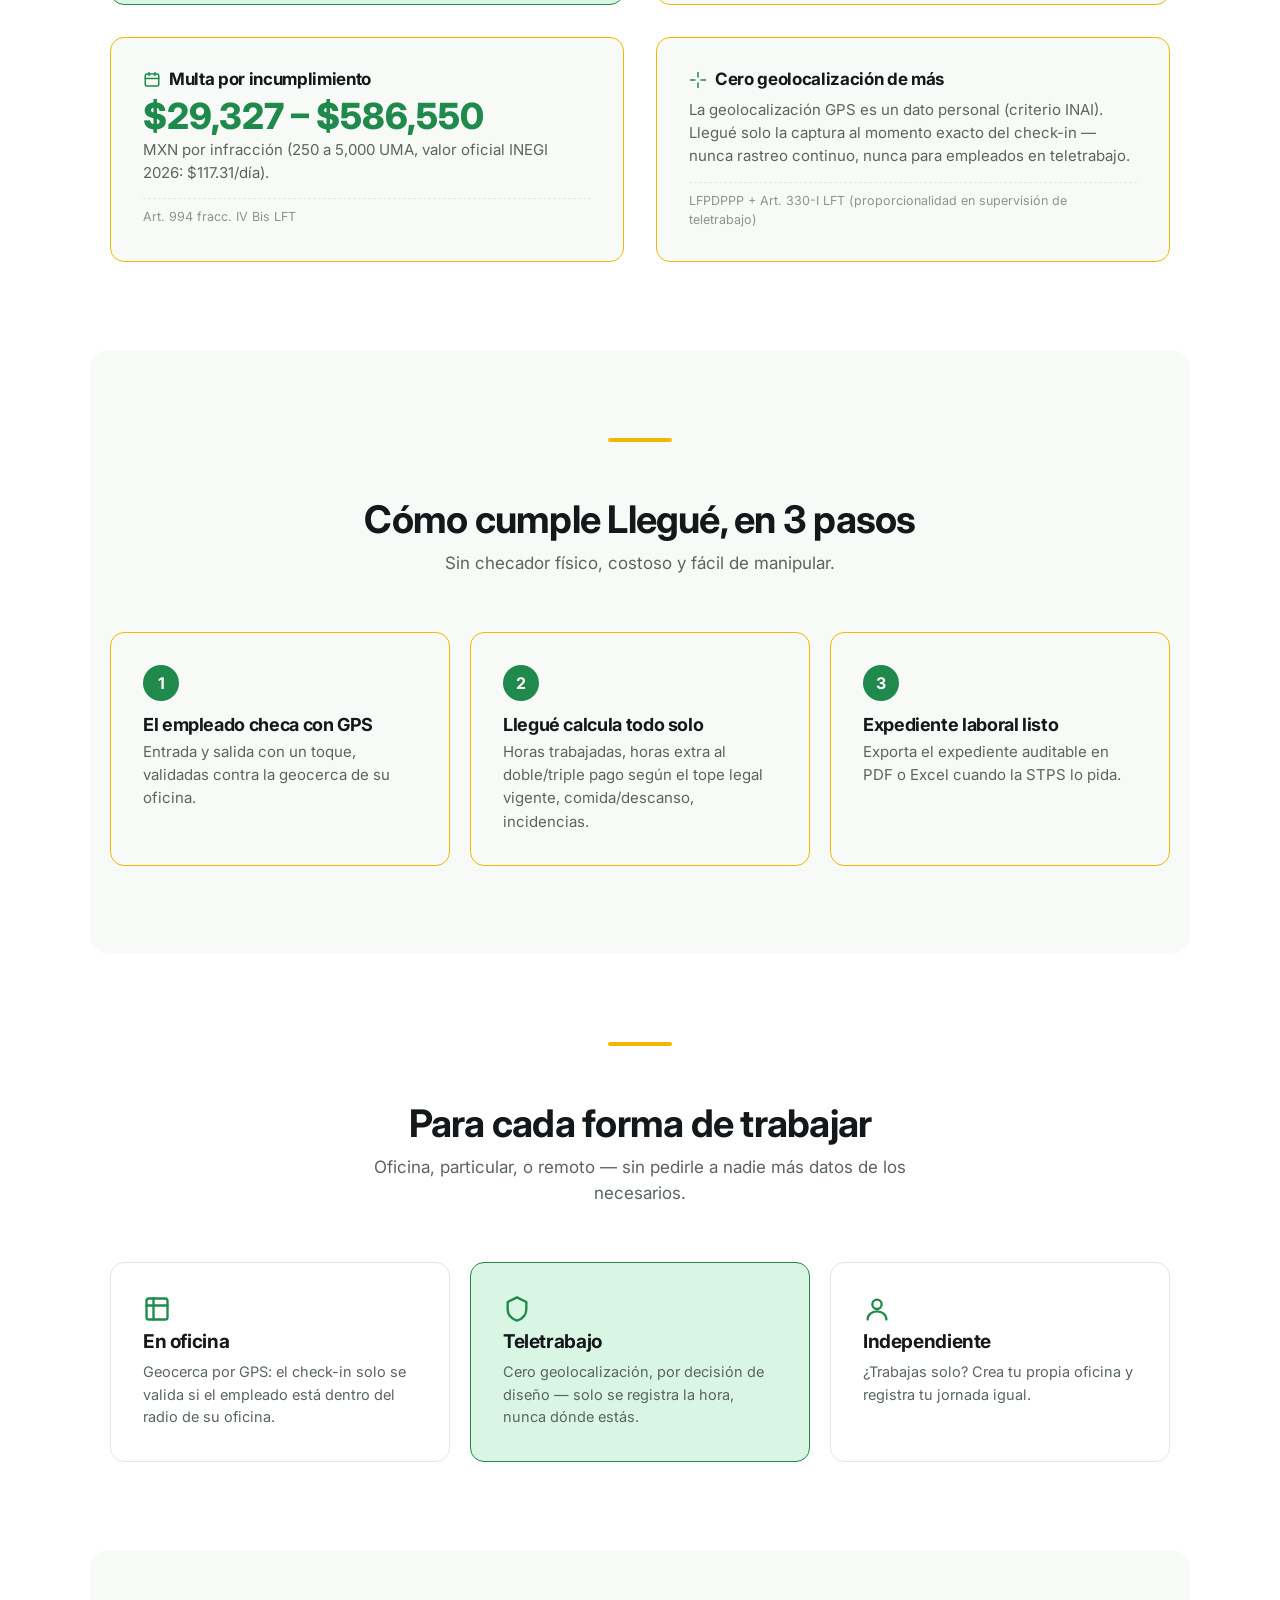
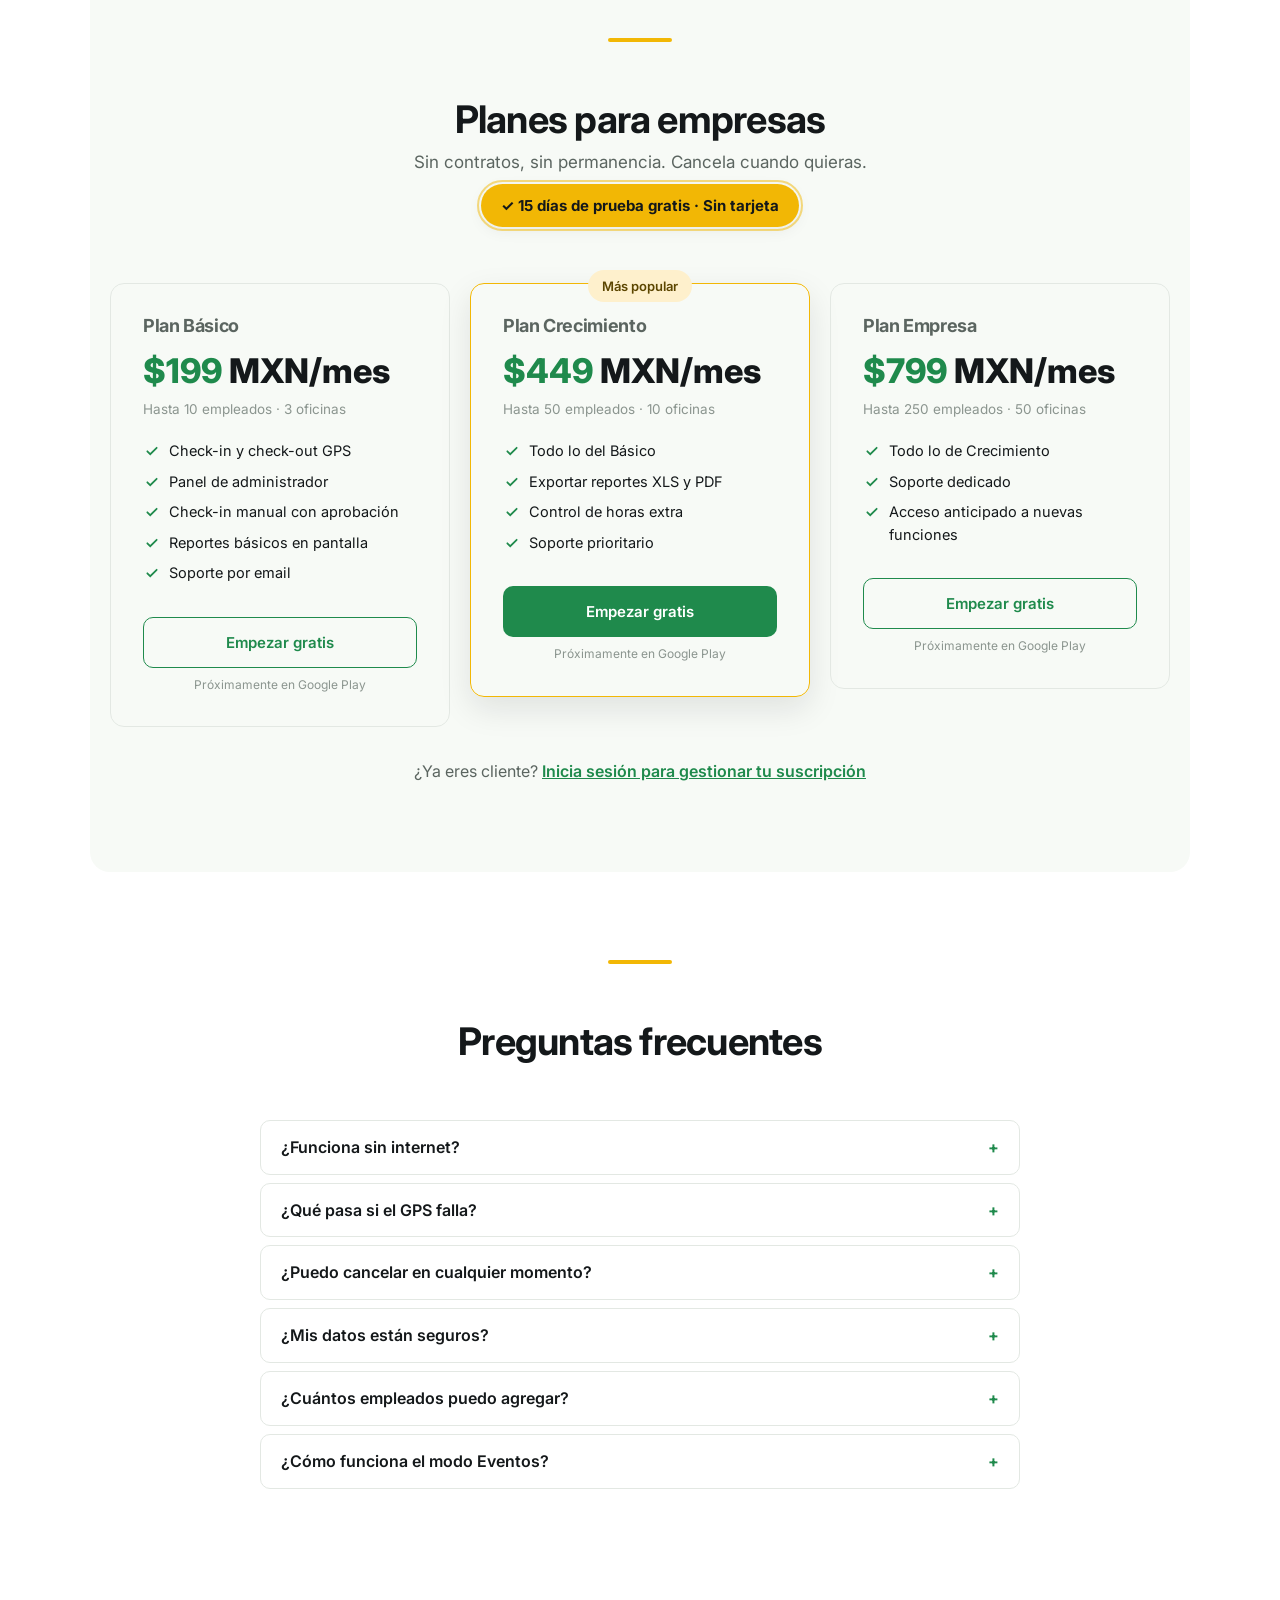
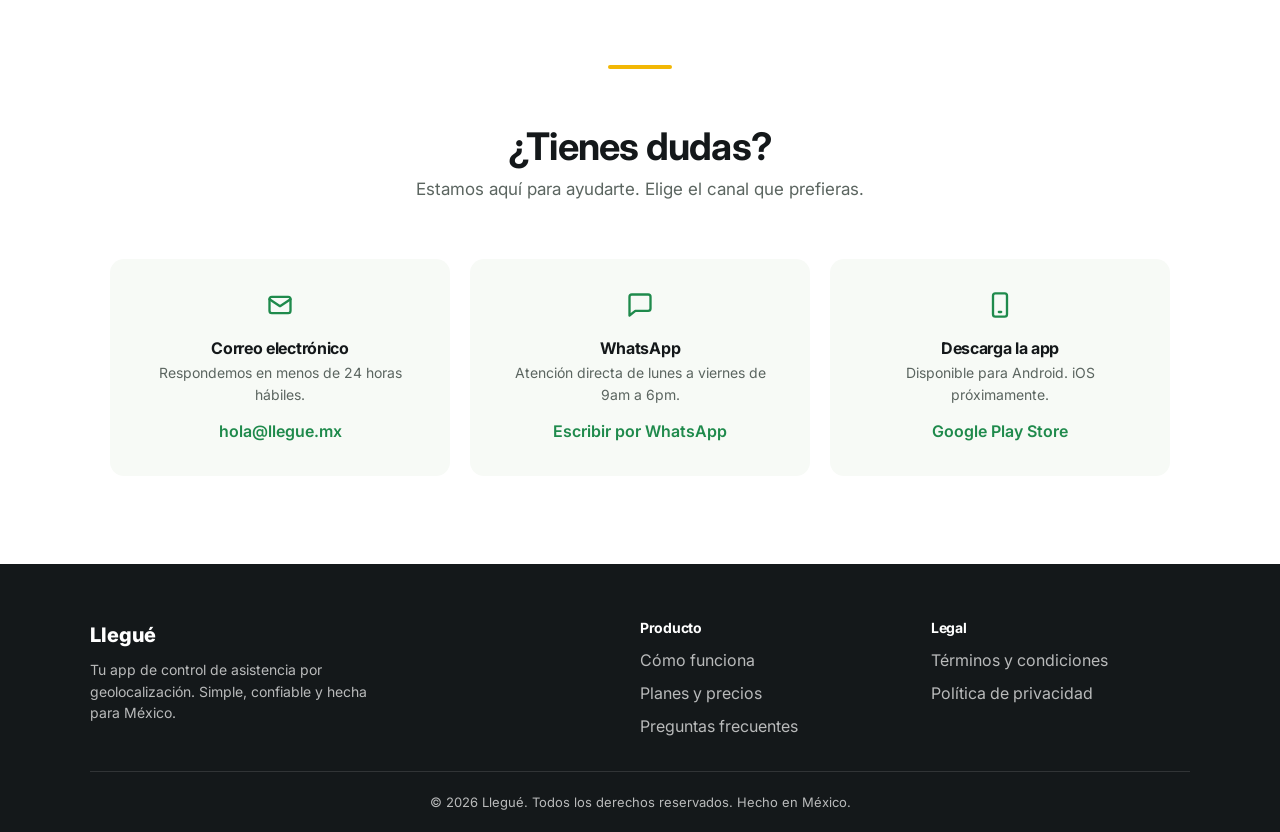
==== commit 12b6aaf6: "feat: rediseño de landing con enfoque en reforma laboral (hero, La reforma, pasos, modalidades, prec" ====
--- a/index.html
+++ b/index.html
@@ -3,8 +3,8 @@
 <head>
   <meta charset="UTF-8">
   <meta name="viewport" content="width=device-width, initial-scale=1.0">
-  <title>Llegué — Tu asistencia donde sea</title>
-  <meta name="description" content="Llegué — Tu app de control de asistencia por geolocalización. Registra entradas y salidas de tu equipo desde cualquier lugar.">
+  <title>Llegué — Listo para la reforma de 40 horas</title>
+  <meta name="description" content="Llegué — Registro electrónico de jornada conforme a la reforma laboral mexicana. Horas extra, comida/descanso e incidencias calculados automáticamente, con expediente laboral exportable.">
   <link rel="preconnect" href="https://fonts.googleapis.com">
   <link rel="preconnect" href="https://fonts.gstatic.com" crossorigin>
   <link href="https://fonts.googleapis.com/css2?family=Inter:wght@400;500;600;700;800&display=swap" rel="stylesheet">
@@ -20,7 +20,6 @@
       <a href="#" class="navbar__logo">Llegué</a>
       <nav class="navbar__links" aria-label="Navegación principal">
         <a href="#como-funciona">Cómo funciona</a>
-        <a href="#eventos">Eventos</a>
         <a href="#planes">Planes</a>
         <a href="#faq">FAQ</a>
         <a href="#contacto">Contacto</a>
@@ -33,40 +32,34 @@
   <main>
 
     <!-- ===== HERO ===== -->
-    <section class="hero">
+    <section class="hero" aria-labelledby="hero-title">
       <div class="hero__content">
-        <span class="badge badge--secondary">
-          <svg class="icon" viewBox="0 0 24 24"><path d="M12 21s-7-6.2-7-11a7 7 0 0 1 14 0c0 4.8-7 11-7 11z"/><circle cx="12" cy="10" r="2.4"/></svg>
-          Geolocalización en tiempo real
-        </span>
-        <h1>Tu asistencia,<br>donde sea.</h1>
-        <p class="hero__lede">
-          Registra entradas y salidas de tu equipo con GPS. Sin papeles,
-          sin excusas, sin complicaciones.
-        </p>
-        <div class="hero__actions">
-          <a href="#" class="btn btn--primary btn--lg">
-            <svg class="icon" viewBox="0 0 24 24"><path d="M12 3v12m0 0l-4-4m4 4l4-4M5 21h14"/></svg>
-            Descargar en Google Play
-          </a>
-          <a href="#como-funciona" class="btn btn--outline btn--lg">Ver cómo funciona</a>
-        </div>
-        <p class="hero__note">Próximamente en Google Play</p>
-      </div>
-
-      <div class="hero__mockup">
-        <div class="demo demo--peek" data-llegue-demo role="img"
+        <span class="badge badge--secondary reveal reveal--1">⚖️ Reforma LFT · DOF 1 de mayo de 2026</span>
+        <h1 id="hero-title" class="reveal reveal--2">Tu empresa tiene hasta <span class="date-highlight">enero de 2027</span> para registrar la jornada electrónicamente.</h1>
+        <p class="hero__lede reveal reveal--3">La reforma obliga a todos los patrones, sin excepción de tamaño, a llevar registro electrónico de entrada y salida. <strong>La multa por no cumplir va de 250 a 5,000 UMA — hasta $586,550 MXN por infracción.</strong></p>
+        <div class="hero__actions reveal reveal--4">
+          <a href="#" class="btn btn--primary btn--lg">Empezar gratis 15 días</a>
+          <a href="#reforma" class="btn btn--outline btn--lg">Ver qué exige la ley</a>
+        </div>
+        <div class="stat-row reveal reveal--5" role="group" aria-label="Datos clave de la reforma">
+          <div class="stat-unit"><div class="stat-unit__num" data-count-to="46">0</div><div class="stat-unit__label">Horas/semana en 2027</div></div>
+          <div class="stat-unit"><div class="stat-unit__num" data-count-to="9" data-suffix="h">0</div><div class="stat-unit__label">Tope horas extra 2026-27</div></div>
+          <div class="stat-unit"><div class="stat-unit__num">1 ene</div><div class="stat-unit__label">2027 — obligación plena</div></div>
+        </div>
+        <p class="hero__note">Próximamente en Google Play · <a href="#" style="color:inherit;text-decoration:underline">descarga anticipada</a></p>
+      </div>
+
+      <div class="hero__mockup reveal reveal--3">
+        <div class="demo" data-llegue-demo role="img"
              aria-label="Demostración de la app Llegué: el empleado registra su entrada con un toque y el administrador aprueba su salida desde el panel.">
-          <div class="demo__stage">
-            <div class="demo__phone">
-              <div class="demo__screen">
-                <img class="demo__scene" src="assets/demo/01-empleado-listo.webp"      width="528" height="1063" alt="" fetchpriority="high" decoding="async">
-                <img class="demo__scene" src="assets/demo/02-empleado-registrado.webp" width="528" height="1063" alt="" decoding="async">
-                <img class="demo__scene" src="assets/demo/03-admin-puntual.webp"       width="528" height="1063" alt="" decoding="async">
-                <img class="demo__scene" src="assets/demo/04-empleado-pendiente.webp"  width="528" height="1063" alt="" decoding="async">
-                <img class="demo__scene" src="assets/demo/05-admin-por-aprobar.webp"   width="528" height="1063" alt="" decoding="async">
-                <img class="demo__scene" src="assets/demo/06-admin-aprobado.webp"      width="528" height="1063" alt="" decoding="async">
-              </div>
+          <div class="demo__phone">
+            <div class="demo__screen">
+              <img class="demo__scene" src="assets/demo/01-empleado-listo.webp"      width="528" height="1063" alt="" fetchpriority="high" decoding="async">
+              <img class="demo__scene" src="assets/demo/02-empleado-registrado.webp" width="528" height="1063" alt="" decoding="async">
+              <img class="demo__scene" src="assets/demo/03-admin-puntual.webp"       width="528" height="1063" alt="" decoding="async">
+              <img class="demo__scene" src="assets/demo/04-empleado-pendiente.webp"  width="528" height="1063" alt="" decoding="async">
+              <img class="demo__scene" src="assets/demo/05-admin-por-aprobar.webp"   width="528" height="1063" alt="" decoding="async">
+              <img class="demo__scene" src="assets/demo/06-admin-aprobado.webp"      width="528" height="1063" alt="" decoding="async">
             </div>
           </div>
         </div>
@@ -74,89 +67,90 @@
     </section>
     <p style="text-align:center;font-size:12px;color:#8B958F;margin-top:-16px;margin-bottom:32px;padding:0 16px;">Imágenes ilustrativas · La interfaz puede variar según la versión de la app.</p>
 
-    <!-- ===== GEOFENCING (protagonismo visual) ===== -->
-    <section class="geofencing">
-      <div class="geofencing__inner">
-        <div class="geofencing__text">
-          <span class="badge badge--on-dark">
-            <svg class="icon" viewBox="0 0 24 24"><path d="M13 2L3 14h7l-1 8 11-14h-7l1-6z"/></svg>
-            Tecnología Geofencing
-          </span>
-          <h2>Llegué usa geofencing, no rastreo continuo</h2>
-          <p>
-            A diferencia de los rastreadores GPS, Llegué solo registra tu
-            ubicación en el momento exacto en que tú decides checar. Tu
-            privacidad siempre está protegida.
-          </p>
-        </div>
-        <div class="geofencing__compare">
-          <ul class="compare-list compare-list--yes">
-            <li>Registra solo al checar</li>
-            <li>Sin rastreo en segundo plano</li>
-            <li>Tu ubicación es tuya</li>
-          </ul>
-          <ul class="compare-list compare-list--no">
-            <li>No es un rastreador</li>
-            <li>No monitorea fuera del trabajo</li>
-          </ul>
-        </div>
-      </div>
-    </section>
-
-    <!-- ===== TRES PASOS ===== -->
-    <section class="steps" id="como-funciona">
-      <div class="section-head">
-        <h2>Tres pasos y listo</h2>
-        <p>Sin instalaciones complicadas, sin capacitaciones largas. Tu equipo empieza a checar el mismo día.</p>
+    <!-- ===== LA REFORMA ===== -->
+    <section id="reforma" class="scroll-reveal" aria-labelledby="legal-title">
+      <div class="section-head">
+        <span class="badge badge--secondary">Fuente: DOF, Art. 132 fracc. XXXIV LFT</span>
+        <h2 id="legal-title">Lo que de verdad exige la reforma</h2>
+        <p>Oficial, tal como lo publicó el DOF el 1 de mayo de 2026.</p>
+      </div>
+      <div class="legal__grid">
+        <div class="legal-card legal-card--highlight">
+          <h3><svg class="icon" viewBox="0 0 24 24"><path d="M9 12l2 2 4-4"/><circle cx="12" cy="12" r="9"/></svg>Registro con valor de prueba plena</h3>
+          <p>Si el método de registro fue acordado entre empresa y trabajador, el registro electrónico hace prueba plena ante la autoridad. Llegué ya pide esa aceptación explícita a cada empleado.</p>
+          <span class="cite">Art. 132 fracc. XXXIV LFT — regla procesal del dictamen, DOF 1-may-2026</span>
+        </div>
+        <div class="legal-card">
+          <h3><svg class="icon" viewBox="0 0 24 24"><path d="M12 8v4l3 3"/><circle cx="12" cy="12" r="9"/></svg>Calendario de reducción de jornada</h3>
+          <p>48h en 2026, bajando 2 horas cada 1 de enero hasta llegar a 40h en 2030. Sin reducir sueldos ni prestaciones.</p>
+          <span class="cite">Decreto de reforma constitucional al Art. 123, DOF 3-mar-2026 + reforma LFT, DOF 1-may-2026</span>
+        </div>
+        <div class="legal-card">
+          <h3><svg class="icon" viewBox="0 0 24 24"><rect x="3" y="4" width="18" height="16" rx="2"/><path d="M8 2v4M16 2v4M3 10h18"/></svg>Multa por incumplimiento</h3>
+          <div class="legal-stat"><span data-count-to="29327" data-prefix="$" data-commas>$0</span> – <span data-count-to="586550" data-prefix="$" data-commas>$0</span></div>
+          <p style="margin-top:4px">MXN por infracción (250 a 5,000 UMA, valor oficial INEGI 2026: $117.31/día).</p>
+          <span class="cite">Art. 994 fracc. IV Bis LFT</span>
+        </div>
+        <div class="legal-card">
+          <h3><svg class="icon" viewBox="0 0 24 24"><path d="M12 2v6M12 22v-6M2 12h6M22 12h-6"/></svg>Cero geolocalización de más</h3>
+          <p>La geolocalización GPS es un dato personal (criterio INAI). Llegué solo la captura al momento exacto del check-in — nunca rastreo continuo, nunca para empleados en teletrabajo.</p>
+          <span class="cite">LFPDPPP + Art. 330-I LFT (proporcionalidad en supervisión de teletrabajo)</span>
+        </div>
+      </div>
+    </section>
+
+    <!-- ===== CÓMO FUNCIONA ===== -->
+    <section class="steps scroll-reveal" id="como-funciona">
+      <div class="section-head">
+        <h2>Cómo cumple Llegué, en 3 pasos</h2>
+        <p>Sin checador físico, costoso y fácil de manipular.</p>
       </div>
       <div class="steps__grid">
         <div class="step-card">
           <span class="step-card__number">1</span>
-          <h3>Crea tu cuenta</h3>
-          <p>Regístrate como particular, empresa u organizador de eventos. Sin tarjeta de crédito para empezar.</p>
+          <h3>El empleado checa con GPS</h3>
+          <p>Entrada y salida con un toque, validadas contra la geocerca de su oficina.</p>
         </div>
         <div class="step-card">
           <span class="step-card__number">2</span>
-          <h3>Configura tu ubicación</h3>
-          <p>Marca en el mapa dónde está tu oficina o lugar de trabajo. Define el radio de geofencing.</p>
+          <h3>Llegué calcula todo solo</h3>
+          <p>Horas trabajadas, horas extra al doble/triple pago según el tope legal vigente, comida/descanso, incidencias.</p>
         </div>
         <div class="step-card">
           <span class="step-card__number">3</span>
-          <h3>Tu equipo checa</h3>
-          <p>Al llegar al lugar, la app detecta la ubicación y registra la asistencia automáticamente.</p>
+          <h3>Expediente laboral listo</h3>
+          <p>Exporta el expediente auditable en PDF o Excel cuando la STPS lo pida.</p>
         </div>
       </div>
     </section>
 
     <!-- ===== MODALIDADES ===== -->
-    <section class="modalities">
-      <div class="section-head">
-        <h2>¿Cómo usas Llegué?</h2>
-        <p>Llegué se adapta a tu forma de trabajar, no al revés.</p>
+    <section class="modalities scroll-reveal" id="modalidades">
+      <div class="section-head">
+        <h2>Para cada forma de trabajar</h2>
+        <p>Oficina, particular, o remoto — sin pedirle a nadie más datos de los necesarios.</p>
       </div>
       <div class="modalities__grid">
         <div class="modality-card">
-          <svg class="icon icon--lg modality-card__icon" viewBox="0 0 24 24"><circle cx="12" cy="8" r="3.2"/><path d="M5 20c0-3.6 3-6 7-6s7 2.4 7 6"/></svg>
-          <h3>Particular</h3>
-          <p>Trabajas por tu cuenta y quieres llevar un registro de tu jornada diaria. Sin complicaciones.</p>
-          <span class="modality-card__price">Gratis con publicidad</span>
+          <svg class="icon icon--lg modality-card__icon" viewBox="0 0 24 24"><rect x="3" y="3" width="18" height="18" rx="2"/><path d="M9 3v18M3 9h18"/></svg>
+          <h3>En oficina</h3>
+          <p>Geocerca por GPS: el check-in solo se valida si el empleado está dentro del radio de su oficina.</p>
         </div>
         <div class="modality-card modality-card--featured">
-          <svg class="icon icon--lg modality-card__icon" viewBox="0 0 24 24"><path d="M3 21V9l9-6 9 6v12"/><path d="M9 21v-6h6v6"/></svg>
-          <h3>Empresa</h3>
-          <p>Gestiona la asistencia de todo tu equipo, aprueba registros, exporta reportes y más.</p>
-          <span class="modality-card__price">Desde $199 MXN/mes</span>
+          <svg class="icon icon--lg modality-card__icon" viewBox="0 0 24 24"><path d="M12 2l8 4v6c0 5-3.5 8.5-8 10-4.5-1.5-8-5-8-10V6l8-4z"/></svg>
+          <h3>Teletrabajo</h3>
+          <p>Cero geolocalización, por decisión de diseño — solo se registra la hora, nunca dónde estás.</p>
         </div>
         <div class="modality-card">
-          <svg class="icon icon--lg modality-card__icon" viewBox="0 0 24 24"><rect x="3" y="5" width="18" height="14" rx="2"/><path d="M3 10h18M8 15h3"/></svg>
-          <h3>Eventos</h3>
-          <p>Organiza eventos con cobro de entrada. Comprobantes, QR de acceso y base de datos de asistentes. Gestión profesional de accesos para PyMEs.</p>
-          <span class="modality-card__price">Incluido en todos los planes</span>
-        </div>
-      </div>
-    </section>
-
-    <!-- ===== EVENTOS (sección nueva) ===== -->
+          <svg class="icon icon--lg modality-card__icon" viewBox="0 0 24 24"><circle cx="12" cy="8" r="4"/><path d="M4 21c0-4 3.5-7 8-7s8 3 8 7"/></svg>
+          <h3>Independiente</h3>
+          <p>¿Trabajas solo? Crea tu propia oficina y registra tu jornada igual.</p>
+        </div>
+      </div>
+    </section>
+
+    <!-- ===== EVENTOS — OCULTA a petición del usuario (le encanta, no se toca; respaldo in-place vía comentario HTML, markup intacto) ===== -->
+    <!--
     <section class="events" id="eventos">
       <div class="section-head">
         <h2>Control de acceso profesional para tus eventos</h2>
@@ -244,12 +238,14 @@
         <p>Al terminar el evento, tienes los datos de contacto de todos tus asistentes. Eso vale más que cualquier control de acceso.</p>
       </div>
     </section>
+    -->
 
     <!-- ===== PRECIOS ===== -->
-    <section class="pricing" id="planes">
+    <section class="pricing scroll-reveal" id="planes">
       <div class="section-head">
         <h2>Planes para empresas</h2>
         <p>Sin contratos, sin permanencia. Cancela cuando quieras.</p>
+        <p><span class="trial-badge">✓ 15 días de prueba gratis · Sin tarjeta</span></p>
       </div>
       <div class="pricing__grid">
 
@@ -264,7 +260,7 @@
             <li>Reportes básicos en pantalla</li>
             <li>Soporte por email</li>
           </ul>
-          <a href="#" class="btn btn--outline btn--block">Descargar en Google Play</a>
+          <a href="#" class="btn btn--outline btn--block">Empezar gratis</a>
           <p class="price-card__note">Próximamente en Google Play</p>
         </div>
 
@@ -279,7 +275,7 @@
             <li>Control de horas extra</li>
             <li>Soporte prioritario</li>
           </ul>
-          <a href="#" class="btn btn--primary btn--block">Descargar en Google Play</a>
+          <a href="#" class="btn btn--primary btn--block">Empezar gratis</a>
           <p class="price-card__note">Próximamente en Google Play</p>
         </div>
 
@@ -292,7 +288,7 @@
             <li>Soporte dedicado</li>
             <li>Acceso anticipado a nuevas funciones</li>
           </ul>
-          <a href="#" class="btn btn--outline btn--block">Descargar en Google Play</a>
+          <a href="#" class="btn btn--outline btn--block">Empezar gratis</a>
           <p class="price-card__note">Próximamente en Google Play</p>
         </div>
 
@@ -395,5 +391,57 @@
   </script>
   <script src="js/hero-demo.js" defer></script>
   <script src="js/hero-eventos.js" defer></script>
+  <script>
+    (function () {
+      var reduceMotion = window.matchMedia('(prefers-reduced-motion: reduce)').matches;
+
+      function formatCount(value, el) {
+        var suffix = el.getAttribute('data-suffix') || '';
+        var prefix = el.getAttribute('data-prefix') || '';
+        var text = el.hasAttribute('data-commas') ? value.toLocaleString('es-MX') : String(value);
+        return prefix + text + suffix;
+      }
+
+      function startCount(el) {
+        if (el.dataset.counted) return;
+        el.dataset.counted = '1';
+        var target = parseInt(el.getAttribute('data-count-to'), 10);
+        var start = null;
+        var duration = 900;
+        function step(ts) {
+          if (!start) start = ts;
+          var progress = Math.min((ts - start) / duration, 1);
+          el.textContent = formatCount(Math.round(progress * target), el);
+          if (progress < 1) requestAnimationFrame(step);
+        }
+        requestAnimationFrame(step);
+      }
+
+      if (reduceMotion) {
+        document.querySelectorAll('.reveal').forEach(function (el) { el.style.animation = 'none'; el.style.opacity = '1'; el.style.transform = 'none'; });
+        document.querySelectorAll('.scroll-reveal').forEach(function (el) { el.classList.add('is-visible'); });
+        document.querySelectorAll('[data-count-to]').forEach(function (el) { el.textContent = formatCount(parseInt(el.getAttribute('data-count-to'), 10), el); });
+        return;
+      }
+
+      // Conteo ascendente de los números clave del hero
+      document.querySelectorAll('.hero [data-count-to]').forEach(function (el) {
+        setTimeout(function () { startCount(el); }, 500);
+      });
+
+      // Aparición de secciones al hacer scroll (y conteo de sus números al entrar)
+      var observer = new IntersectionObserver(function (entries) {
+        entries.forEach(function (entry) {
+          if (entry.isIntersecting) {
+            entry.target.classList.add('is-visible');
+            entry.target.querySelectorAll('[data-count-to]').forEach(startCount);
+            observer.unobserve(entry.target);
+          }
+        });
+      }, { threshold: 0.15 });
+
+      document.querySelectorAll('.scroll-reveal').forEach(function (el) { observer.observe(el); });
+    })();
+  </script>
 </body>
 </html>
--- a/css/styles.css
+++ b/css/styles.css
@@ -167,8 +167,50 @@
 .hero h1 {
   font-size: clamp(36px, 6vw, 56px);
   font-weight: 800;
+  line-height: 1.3;
   margin: var(--space-lg) 0 var(--space-md);
 }
+.date-highlight {
+  text-decoration: underline;
+  text-decoration-color: var(--secondary);
+  text-decoration-thickness: 4px;
+  text-underline-offset: 5px;
+}
+.stat-row {
+  display: flex; gap: var(--space-md); flex-wrap: wrap;
+  margin-top: var(--space-lg); justify-content: center;
+}
+.stat-unit {
+  background: var(--background);
+  border: 1px solid var(--secondary);
+  border-radius: var(--radius-md);
+  padding: var(--space-sm) var(--space-lg);
+  min-width: 100px; text-align: center;
+}
+.stat-unit__num { font-size: 22px; font-weight: 800; color: var(--primary); }
+.stat-unit__label { font-size: 11px; letter-spacing: 0.02em; color: var(--text-muted); margin-top: 2px; }
+.trial-badge {
+  display: inline-flex; align-items: center; gap: 8px;
+  background: var(--secondary); color: var(--text-primary);
+  font-weight: 700; font-size: 15px;
+  padding: 10px 20px; border-radius: var(--radius-full);
+  margin-top: var(--space-sm); box-shadow: var(--shadow-soft);
+  position: relative;
+}
+.trial-badge::before {
+  content: ''; position: absolute; inset: -4px;
+  border-radius: var(--radius-full);
+  border: 2px solid var(--secondary); opacity: 0.5;
+  animation: pulse 2s ease-out infinite;
+}
+@keyframes pulse { 0% { transform: scale(0.9); opacity: 0.6; } 100% { transform: scale(1.4); opacity: 0; } }
+
+/* ---- Reveal (hero) / scroll-reveal (secciones) / contador ascendente ---- */
+.reveal { opacity: 0; transform: translateY(16px); animation: revealUp 600ms ease both; }
+.reveal--1 { animation-delay: 60ms; } .reveal--2 { animation-delay: 160ms; } .reveal--3 { animation-delay: 260ms; } .reveal--4 { animation-delay: 360ms; } .reveal--5 { animation-delay: 460ms; }
+@keyframes revealUp { to { opacity: 1; transform: none; } }
+.scroll-reveal { opacity: 0; transform: translateY(24px); transition: opacity 600ms ease, transform 600ms ease; }
+.scroll-reveal.is-visible { opacity: 1; transform: none; }
 .hero__lede {
   font-size: 18px;
   color: var(--text-secondary);
@@ -183,7 +225,8 @@
   color: var(--text-muted);
 }
 
-.hero__mockup { display: flex; justify-content: center; }
+.hero__mockup { display: flex; flex-direction: column; align-items: center; gap: var(--space-sm); }
+@media (min-width: 900px) { .hero__mockup { margin-left: var(--space-xl); } }
 
 @media (min-width: 900px) {
   .hero { flex-direction: row; align-items: center; text-align: left; }
@@ -193,52 +236,38 @@
 }
 
 /* =====================================================
-   GEOFENCING — banda de color, protagonismo
-   ===================================================== */
-.geofencing {
-  background: var(--primary);
-  color: #fff;
-  max-width: none !important;
-  padding: var(--space-3xl) var(--space-lg) !important;
-}
-.geofencing__inner {
-  max-width: var(--container);
-  margin: 0 auto;
-  display: grid;
-  gap: var(--space-2xl);
-}
-.geofencing h2 {
-  font-size: clamp(26px, 4vw, 34px);
-  margin: var(--space-md) 0 var(--space-md);
-}
-.geofencing p { color: rgba(255,255,255,0.85); font-size: 16px; max-width: 46ch; }
-
-.geofencing__compare {
-  display: grid;
-  gap: var(--space-lg);
-}
-.compare-list li {
-  display: flex; align-items: center; gap: var(--space-sm);
-  padding: var(--space-sm) 0;
-  font-weight: 500;
-}
-.compare-list--yes li::before {
+   LA REFORMA (marco legal, datos reales)
+   ===================================================== */
+main > section:not(.hero)::before {
   content: '';
-  width: 20px; height: 20px; border-radius: 50%;
-  background: #fff;
-  flex-shrink: 0;
-  mask: url("data:image/svg+xml,%3Csvg xmlns='http://www.w3.org/2000/svg' viewBox='0 0 24 24' fill='none' stroke='black' stroke-width='3' stroke-linecap='round'%3E%3Cpath d='M4 12.5l5 5L20 6.5'/%3E%3C/svg%3E") center/14px no-repeat;
-}
-.compare-list--no li { color: rgba(255,255,255,0.65); }
-.compare-list--no li::before {
-  content: '✕';
-  width: 20px; text-align: center;
-  flex-shrink: 0;
-}
-
-@media (min-width: 860px) {
-  .geofencing__inner { grid-template-columns: 1.2fr 1fr; align-items: center; }
-}
+  display: block;
+  width: 64px; height: 4px;
+  background: var(--secondary);
+  border-radius: var(--radius-full);
+  margin: 0 auto var(--space-2xl);
+}
+#como-funciona, #planes { background: var(--surface); border-radius: var(--radius-xl); }
+.legal__grid { display: grid; gap: var(--space-xl); }
+@media (min-width: 860px) { .legal__grid { grid-template-columns: 1fr 1fr; } }
+@media (max-width: 859px) {
+  .legal__grid { display: flex; gap: var(--space-lg); overflow-x: auto; scroll-snap-type: x mandatory; padding-bottom: var(--space-sm); -webkit-overflow-scrolling: touch; }
+  .legal-card { scroll-snap-align: center; min-width: 84%; flex-shrink: 0; }
+}
+.legal-card {
+  background: var(--surface);
+  border-radius: var(--radius-lg);
+  padding: var(--space-xl);
+  border: 1px solid var(--secondary);
+  transition: transform 200ms ease, box-shadow 200ms ease;
+}
+.legal-card:hover { transform: translateY(-4px); box-shadow: var(--shadow-lift); }
+.legal-card:hover h3 .icon { color: var(--secondary); }
+.legal-card--highlight { border-color: var(--primary); background: var(--primary-light); }
+.legal-card h3 { font-size: 17px; margin-bottom: var(--space-sm); display: flex; align-items: center; gap: var(--space-sm); }
+.legal-card h3 .icon { color: var(--primary); }
+.legal-card p { color: var(--text-secondary); font-size: 15px; }
+.legal-card .cite { display: block; margin-top: var(--space-md); font-size: 12.5px; color: var(--text-muted); border-top: 1px dashed var(--border); padding-top: var(--space-sm); }
+.legal-stat { font-size: 36px; font-weight: 800; color: var(--primary); line-height: 1; }
 
 /* =====================================================
    STEPS
@@ -252,8 +281,17 @@
 }
 .step-card {
   background: var(--surface);
-  border-radius: var(--radius-lg);
-  padding: var(--space-xl);
+  border: 1.5px solid var(--secondary);
+  border-radius: var(--radius-lg);
+  padding: var(--space-xl);
+  transition: transform 200ms ease;
+}
+.step-card:hover { transform: translateY(-4px); }
+@media (max-width: 759px) {
+  .steps__grid { gap: 0; }
+  .step-card { display: flex; align-items: flex-start; gap: var(--space-md); text-align: left; border: none; background: transparent; padding: var(--space-md) 0; position: relative; }
+  .step-card__number { margin-bottom: 0; flex-shrink: 0; position: relative; z-index: 1; }
+  .step-card:not(:last-child)::after { content: ''; position: absolute; left: 17px; top: 44px; bottom: -4px; width: 2px; background: var(--border); }
 }
 .step-card__number {
   display: inline-flex; align-items: center; justify-content: center;
@@ -282,6 +320,13 @@
   border-radius: var(--radius-lg);
   padding: var(--space-xl);
   display: flex; flex-direction: column; gap: var(--space-sm);
+  transition: transform 200ms ease, box-shadow 200ms ease;
+}
+.modality-card:hover { transform: translateY(-3px); box-shadow: var(--shadow-lift); }
+.modality-card:hover .modality-card__icon { color: var(--secondary); }
+@media (max-width: 759px) {
+  .modalities__grid { display: flex; gap: var(--space-lg); overflow-x: auto; scroll-snap-type: x mandatory; padding-bottom: var(--space-sm); -webkit-overflow-scrolling: touch; }
+  .modality-card { scroll-snap-align: center; min-width: 78%; flex-shrink: 0; }
 }
 .modality-card--featured {
   border-color: var(--primary);
@@ -362,7 +407,10 @@
   border-radius: var(--radius-lg);
   padding: var(--space-xl);
   display: flex; flex-direction: column;
-}
+  transition: transform 200ms ease, box-shadow 200ms ease;
+}
+.price-card:hover { transform: translateY(-4px); box-shadow: var(--shadow-lift); }
+.price-card:hover .price-card__features li::before { background: var(--secondary); }
 .price-card--popular {
   border-color: var(--secondary);
   box-shadow: var(--shadow-lift);
@@ -486,5 +534,5 @@
   outline-offset: 2px;
 }
 @media (prefers-reduced-motion: reduce) {
-  * { transition: none !important; scroll-behavior: auto !important; }
-}
+  * { transition: none !important; scroll-behavior: auto !important; animation: none !important; }
+}
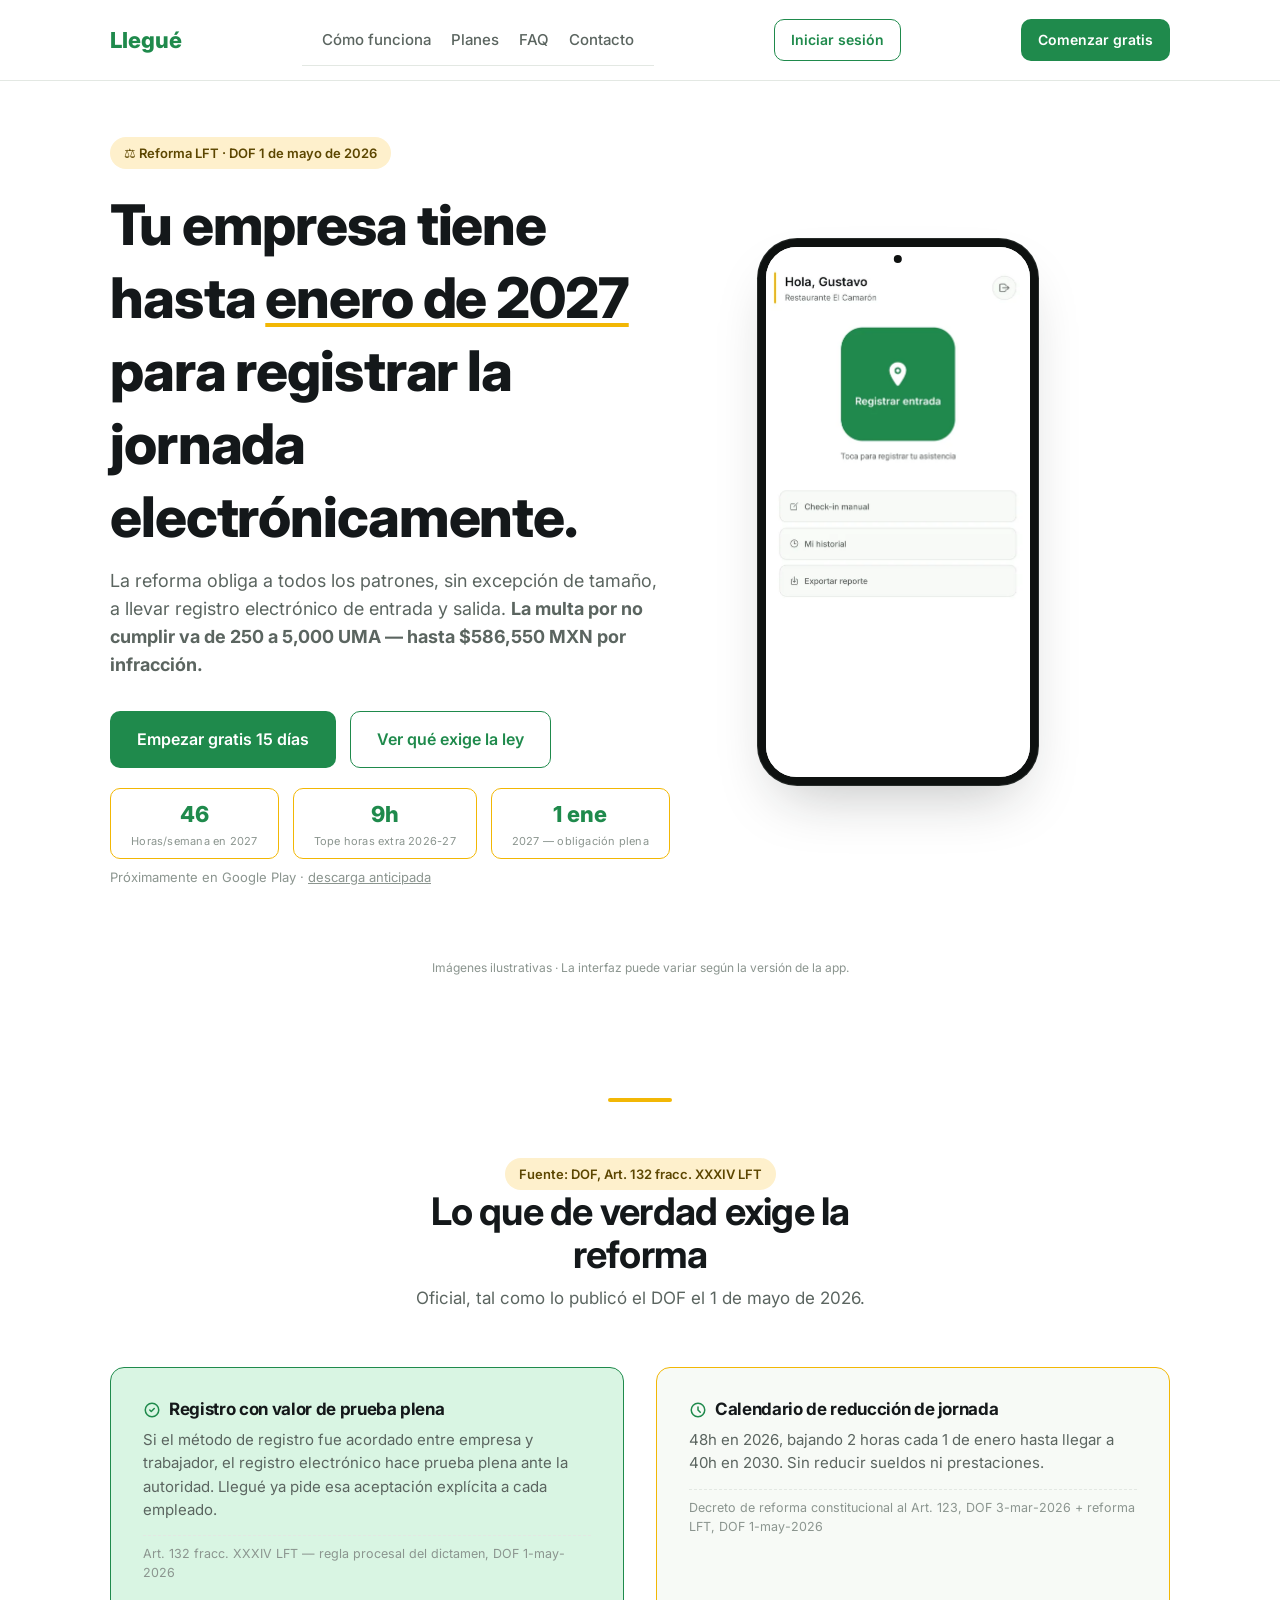
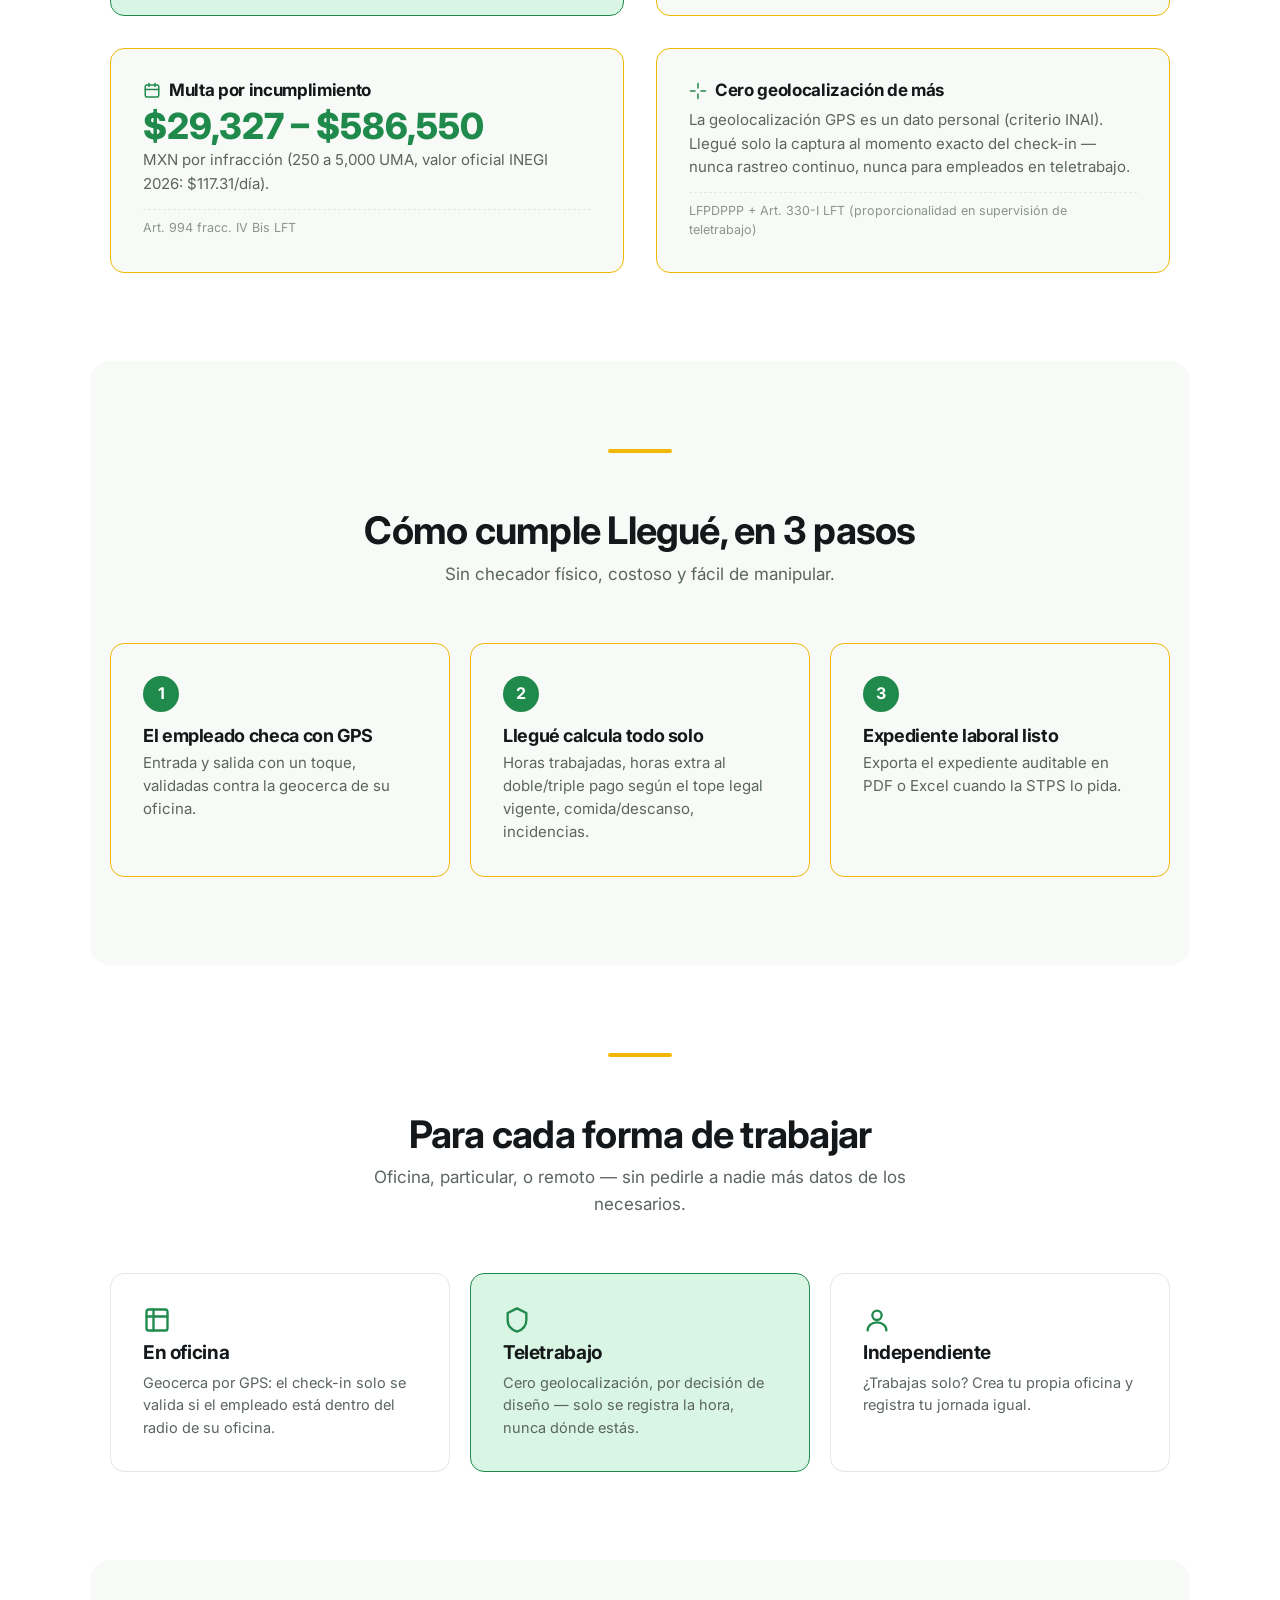
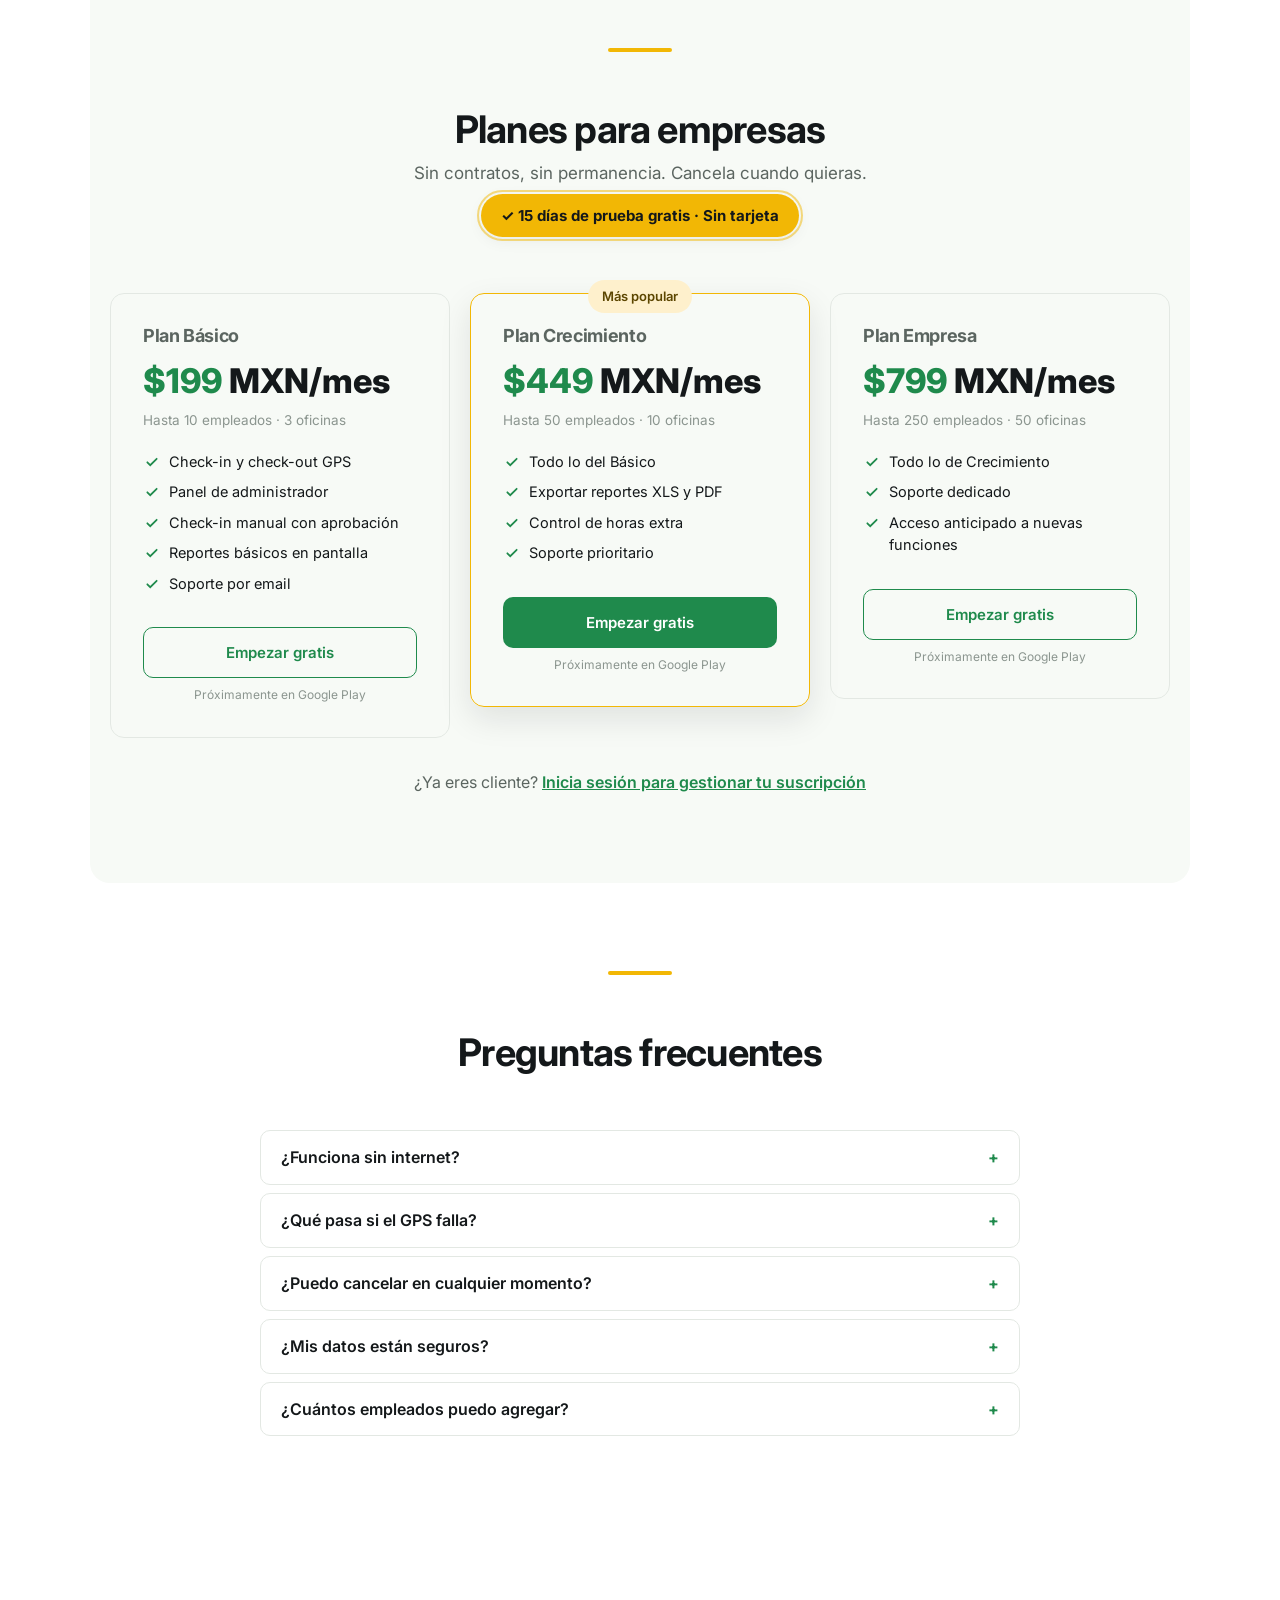
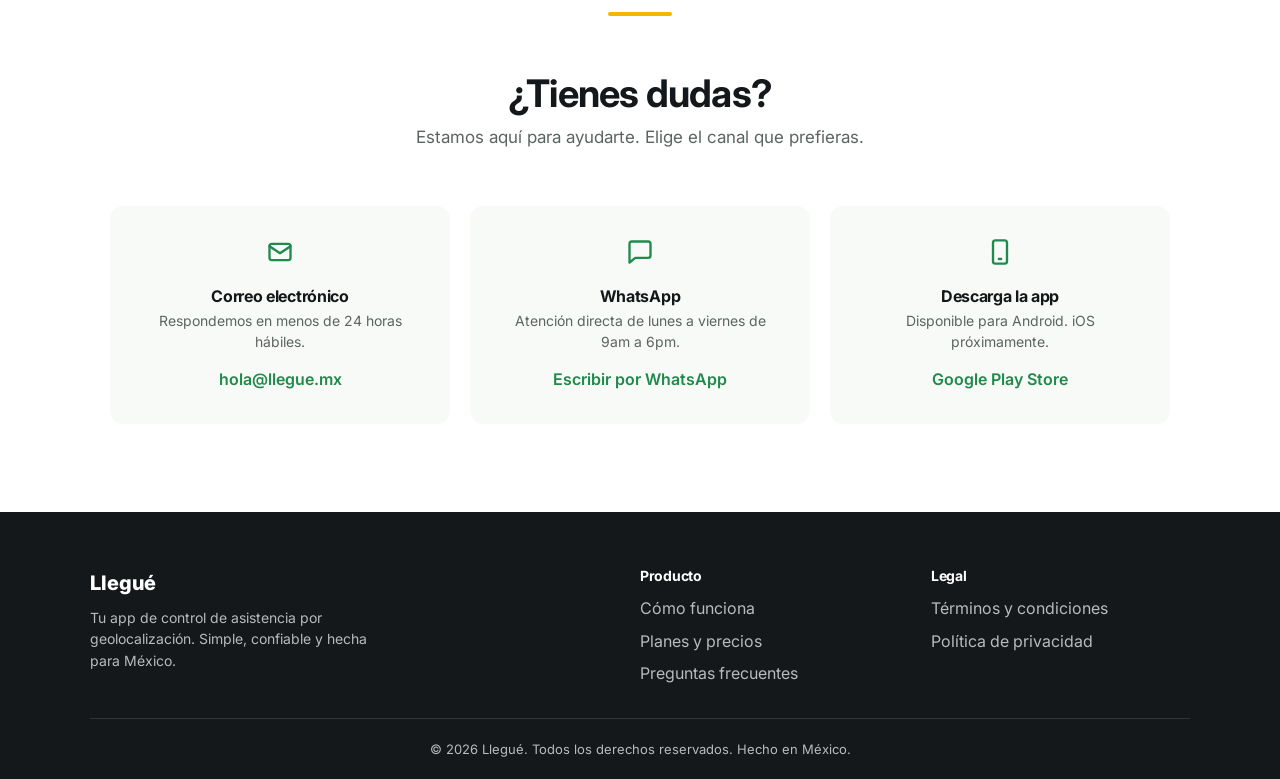
==== commit aad4f09e: "fix(faq): ocultar pregunta de Eventos, inconsistente con la seccion ya oculta" ====
--- a/index.html
+++ b/index.html
@@ -324,10 +324,13 @@
           <summary>¿Cuántos empleados puedo agregar?</summary>
           <p>Desde 1 hasta 250 empleados según el plan. Para equipos más grandes, contáctanos para un precio personalizado.</p>
         </details>
+        <!-- FAQ EVENTOS — OCULTA junto con la sección Eventos, mismo criterio (ver línea ~152) -->
+        <!--
         <details class="faq-item">
           <summary>¿Cómo funciona el modo Eventos?</summary>
           <p>Creas un evento con o sin cobro de entrada. Tus asistentes se registran y, si hay costo, suben su comprobante de pago. Tú apruebas el registro y se genera un código QR de acceso. El día del evento, tu staff escanea el QR para validar la entrada.</p>
         </details>
+        -->
       </div>
     </section>
 
--- a/css/styles.css
+++ b/css/styles.css
@@ -110,6 +110,10 @@
 .btn--sm { padding: 9px 16px; font-size: 14px; }
 .btn--lg { padding: 15px 26px; font-size: 16px; }
 .btn--block { width: 100%; }
+.btn--success { background: #0F9D6A; color: #fff; cursor: default; }
+.btn--success:hover { transform: none; box-shadow: none; }
+.form-field__required { color: #E11D48; }
+.form-field__legend { font-size: 13px; color: var(--text-secondary); margin-bottom: 16px; }
 
 /* ---------- badge ---------- */
 .badge {
@@ -152,6 +156,30 @@
 @media (min-width: 860px) {
   .navbar__links { display: flex; }
 }
+
+/* Barra simple de paginas legales (privacidad, terminos, eliminar-datos) */
+nav {
+  position: sticky; top: 0; z-index: 50;
+  background: rgba(255,255,255,0.92);
+  backdrop-filter: blur(8px);
+  border-bottom: 1px solid var(--border);
+  padding: var(--space-md) var(--space-lg);
+  display: flex; align-items: center; justify-content: space-between;
+  gap: var(--space-lg);
+}
+nav .nav-logo {
+  font-size: 22px; font-weight: 800; color: var(--primary);
+  text-decoration: none;
+}
+nav .nav-links {
+  display: flex; gap: var(--space-lg);
+  list-style: none; margin: 0; padding: 0;
+  font-size: 15px; font-weight: 500;
+}
+nav .nav-links a {
+  color: var(--text-secondary); text-decoration: none;
+}
+nav .nav-links a:hover { color: var(--text-primary); }
 
 /* =====================================================
    HERO
@@ -496,6 +524,31 @@
 .contact-card a { color: var(--primary); font-weight: 600; }
 
 /* =====================================================
+   FORMS
+   ===================================================== */
+.request-form { display: flex; flex-direction: column; gap: var(--space-lg); }
+.form-field { display: flex; flex-direction: column; gap: var(--space-xs); }
+.form-field label { font-size: 14px; font-weight: 600; color: var(--text-primary); }
+.form-field__hint { font-weight: 400; color: var(--text-muted); }
+.form-field input, .form-field textarea {
+  font-family: inherit;
+  font-size: 15px;
+  padding: 12px 14px;
+  border: 1.5px solid var(--border);
+  border-radius: var(--radius-md);
+  background: var(--surface);
+  color: var(--text-primary);
+}
+.form-field input:focus, .form-field textarea:focus {
+  outline: none;
+  border-color: var(--primary);
+}
+.form-field textarea { resize: vertical; }
+.form-message { font-size: 14px; padding: 12px 14px; border-radius: var(--radius-md); }
+.form-message--success { background: var(--primary-light); color: var(--primary); }
+.form-message--error { background: #FDE8E8; color: var(--error); }
+
+/* =====================================================
    FOOTER
    ===================================================== */
 .footer {
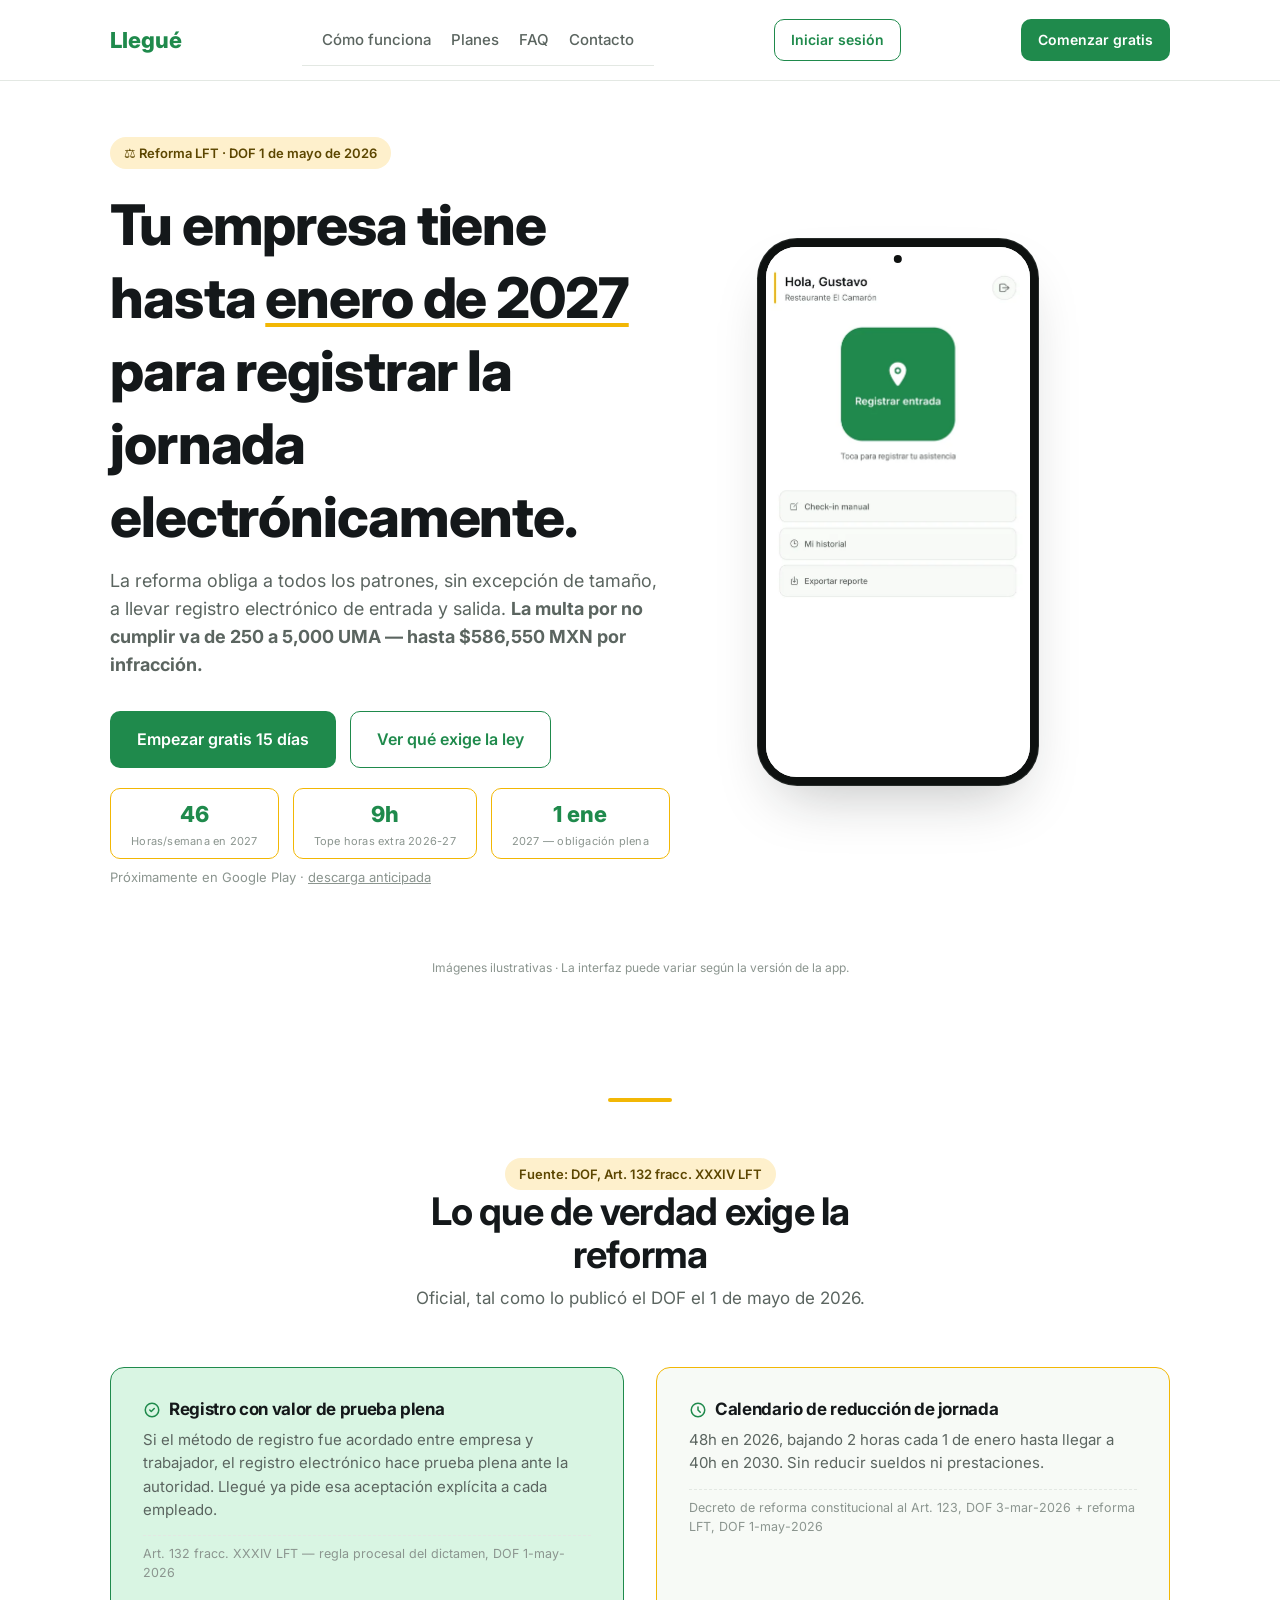
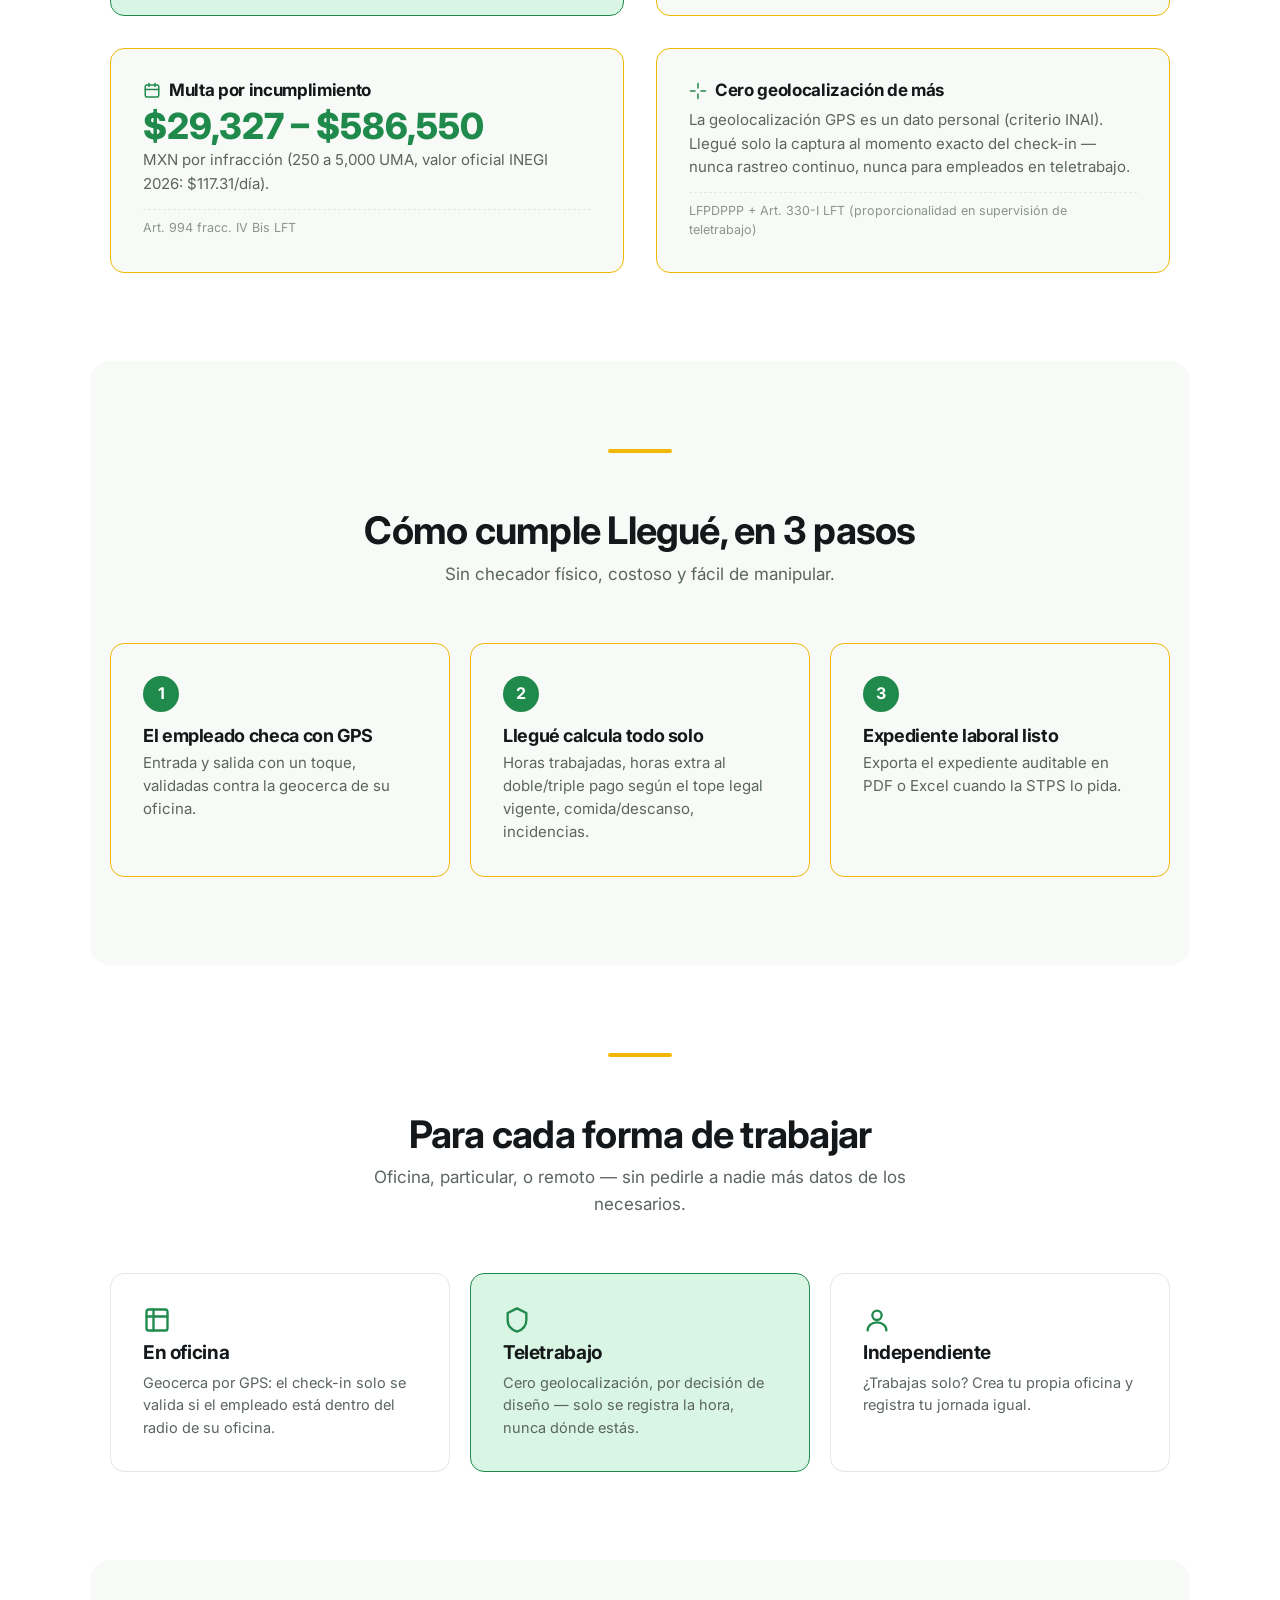
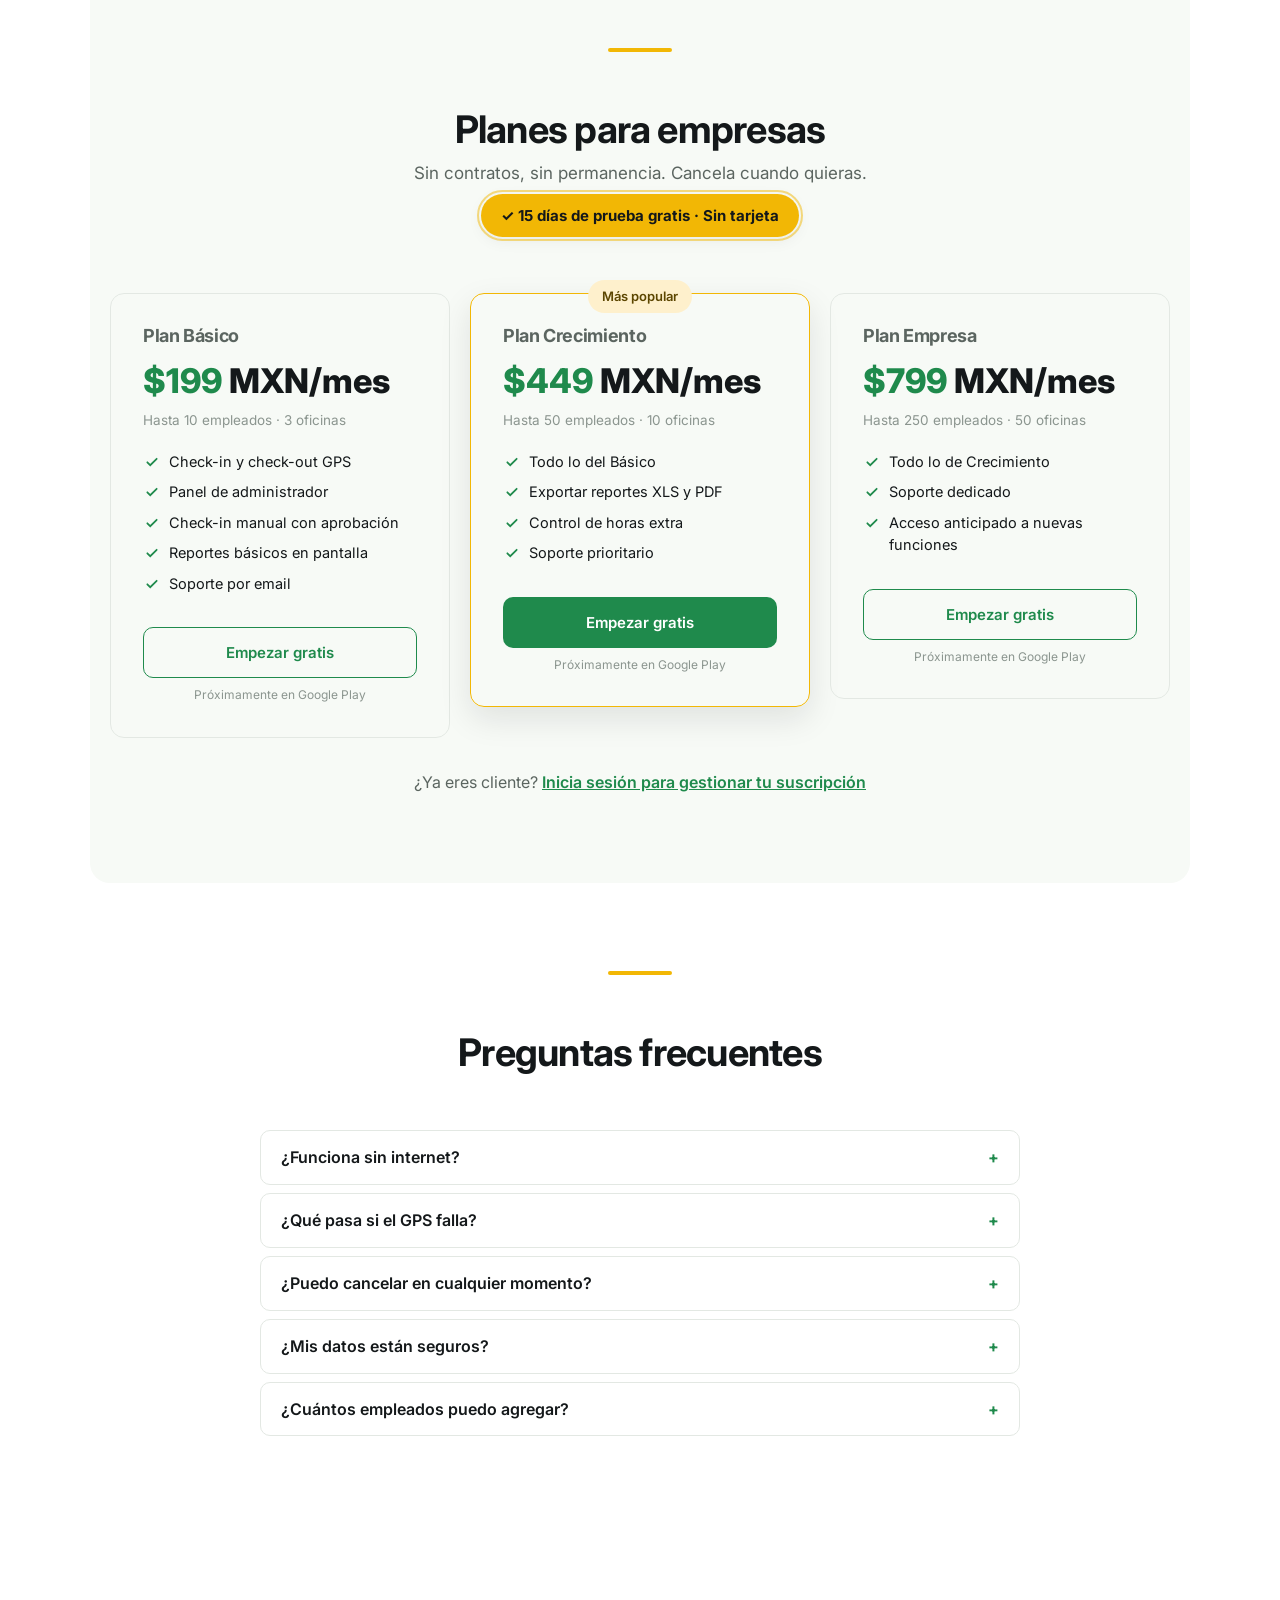
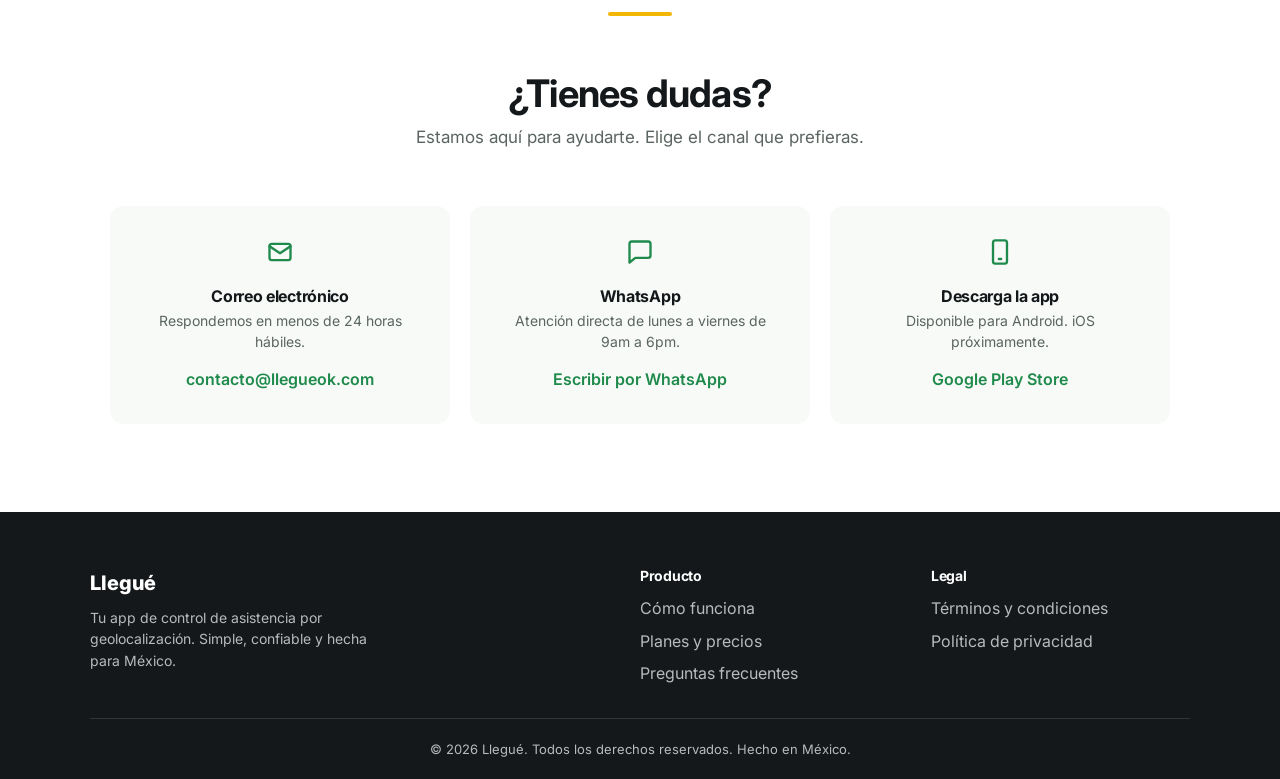
==== commit 6dd4ba32: "fix(contacto): usar correos de llegueok.com en lugar de llegue.mx" ====
--- a/index.html
+++ b/index.html
@@ -345,7 +345,7 @@
           <svg class="icon icon--lg" viewBox="0 0 24 24"><rect x="3" y="5" width="18" height="14" rx="2"/><path d="M3 7l9 6 9-6"/></svg>
           <h3>Correo electrónico</h3>
           <p>Respondemos en menos de 24 horas hábiles.</p>
-          <a href="mailto:hola@llegue.mx">hola@llegue.mx</a>
+          <a href="mailto:contacto@llegueok.com">contacto@llegueok.com</a>
         </div>
         <div class="contact-card">
           <svg class="icon icon--lg" viewBox="0 0 24 24"><path d="M21 15a2 2 0 0 1-2 2H8l-5 4V5a2 2 0 0 1 2-2h14a2 2 0 0 1 2 2z"/></svg>
